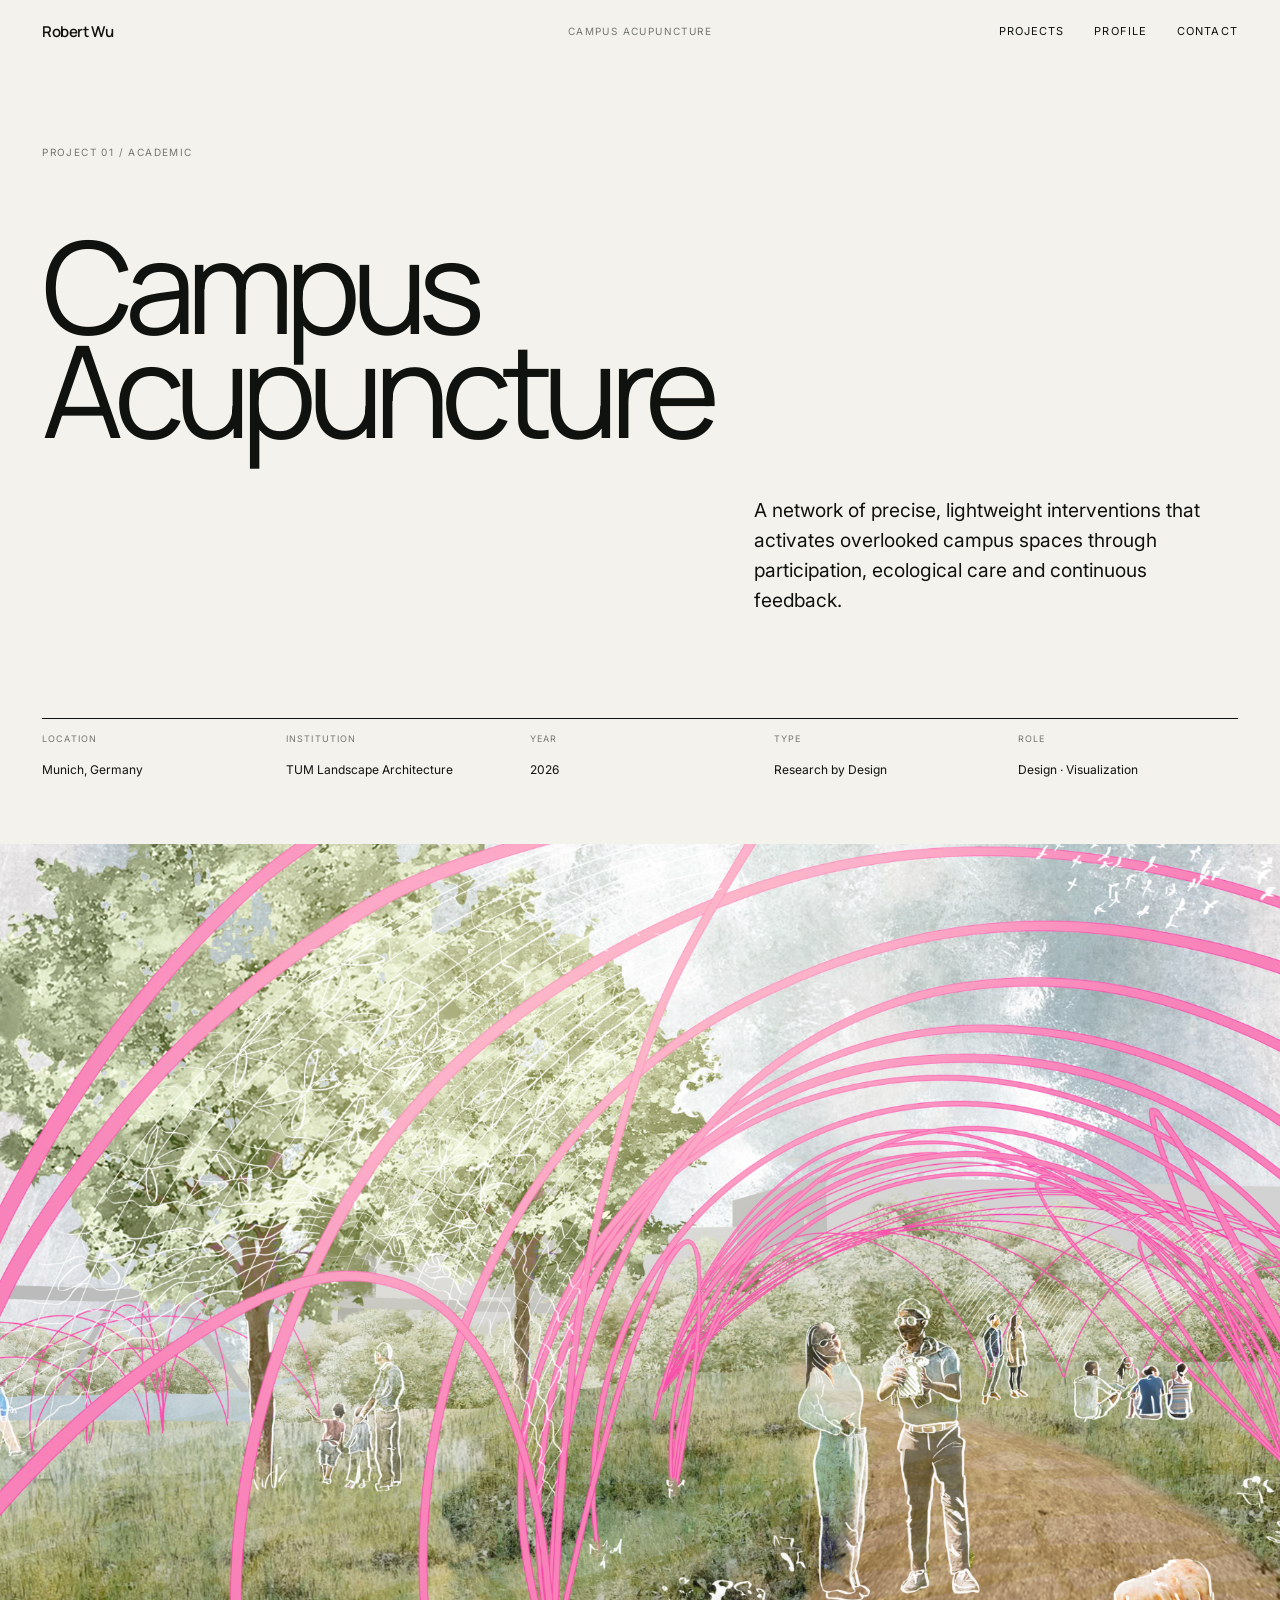
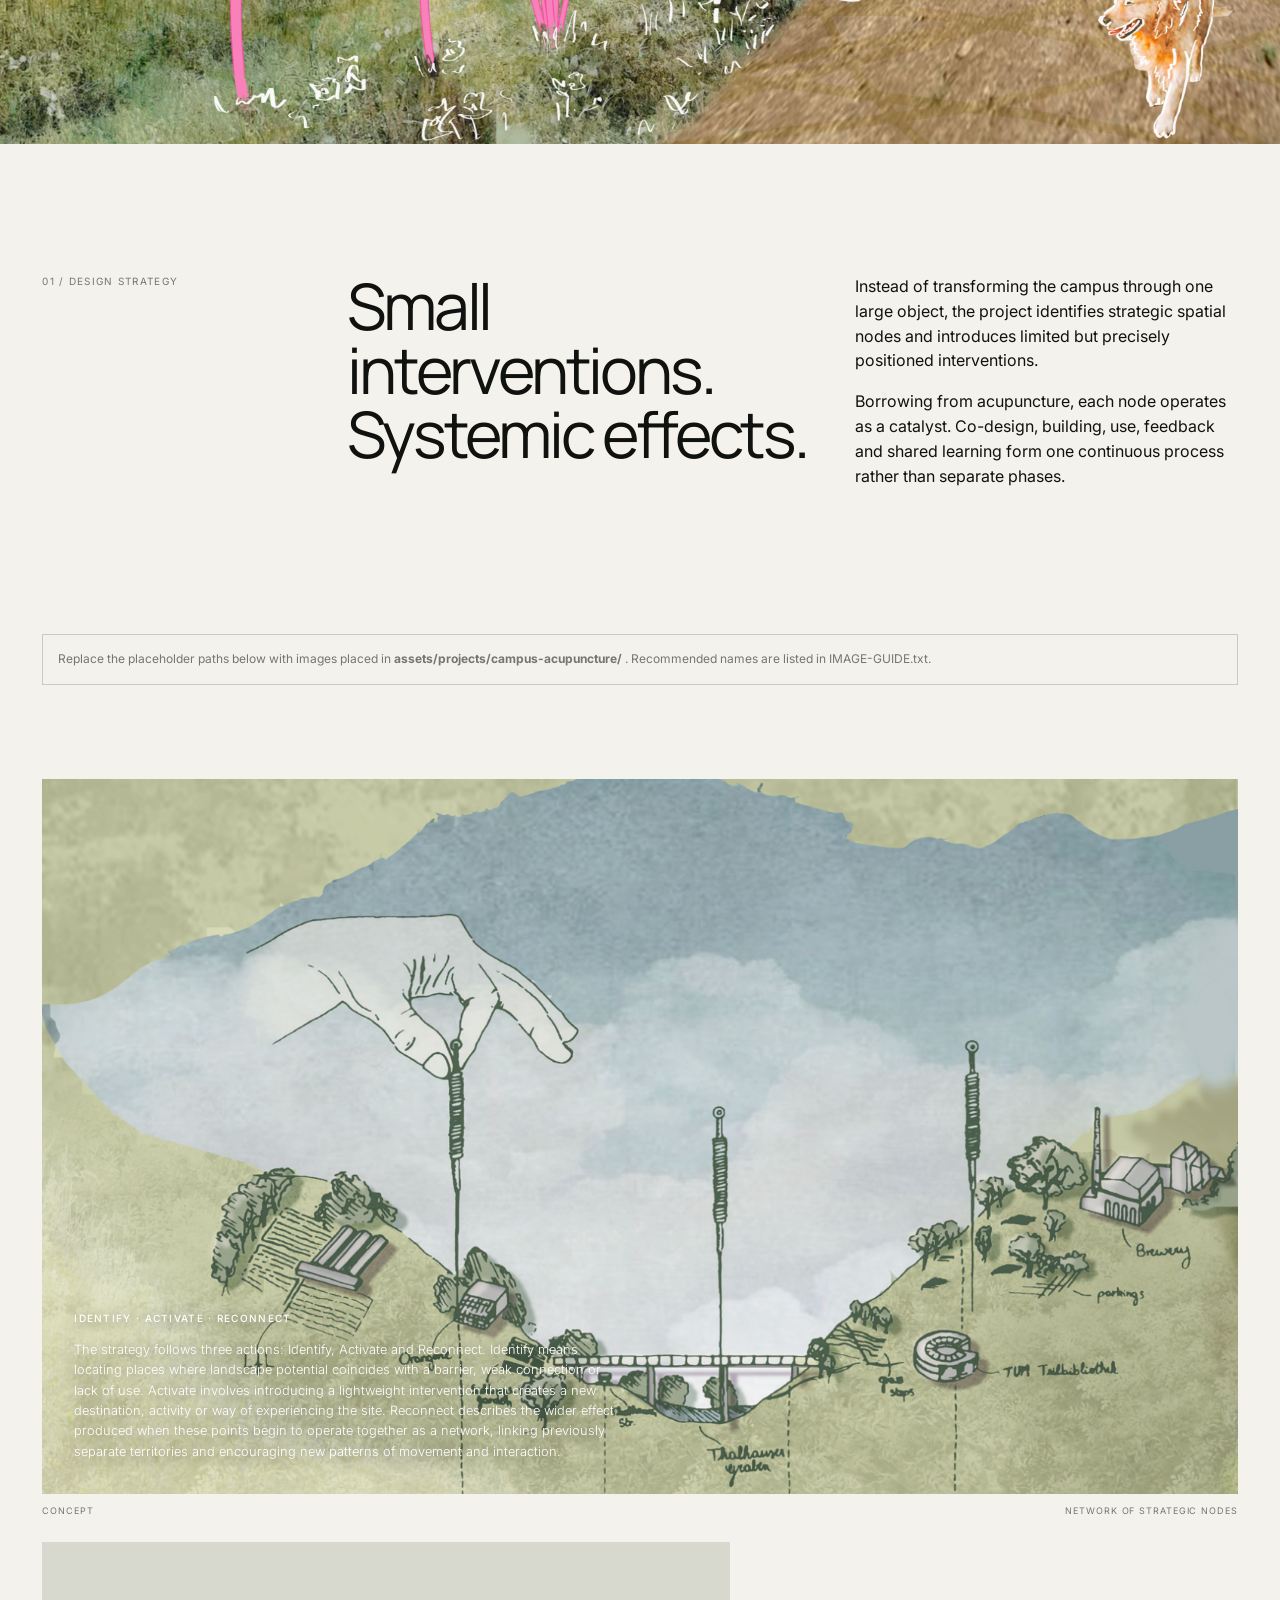
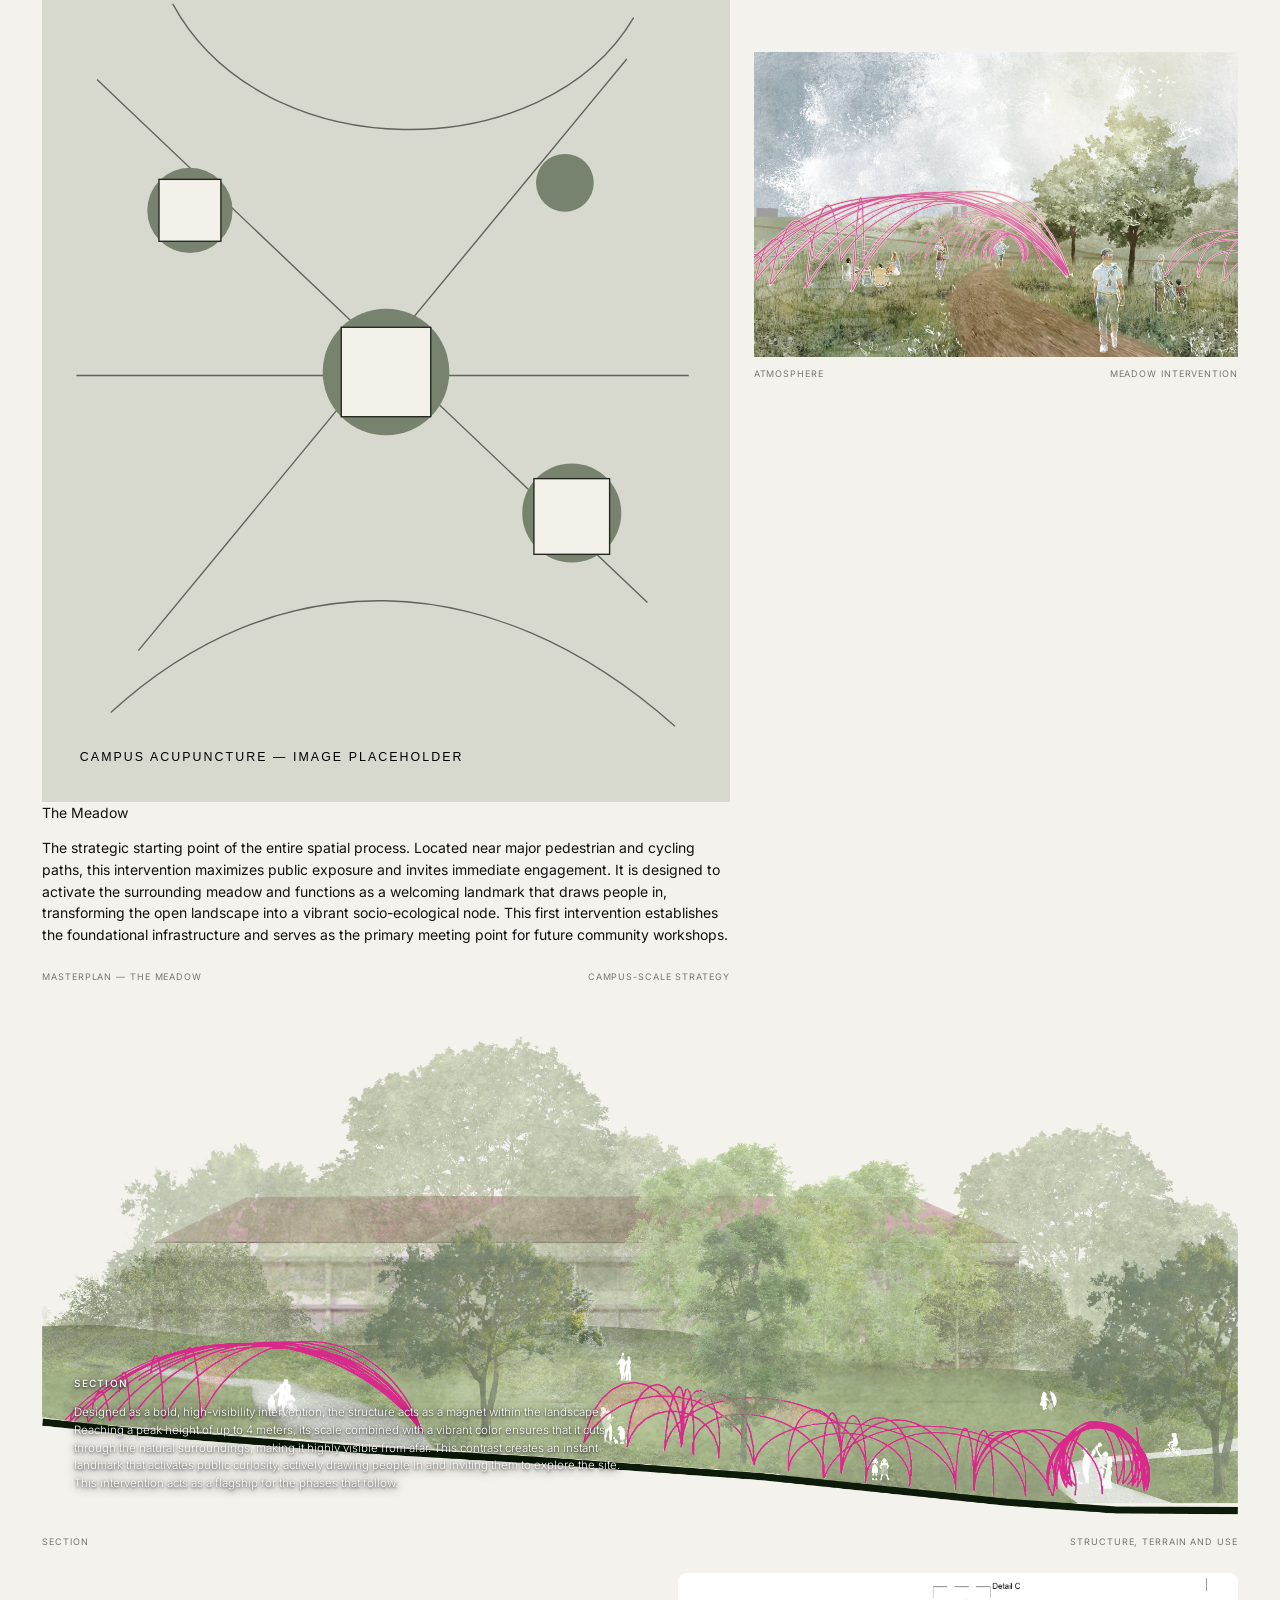
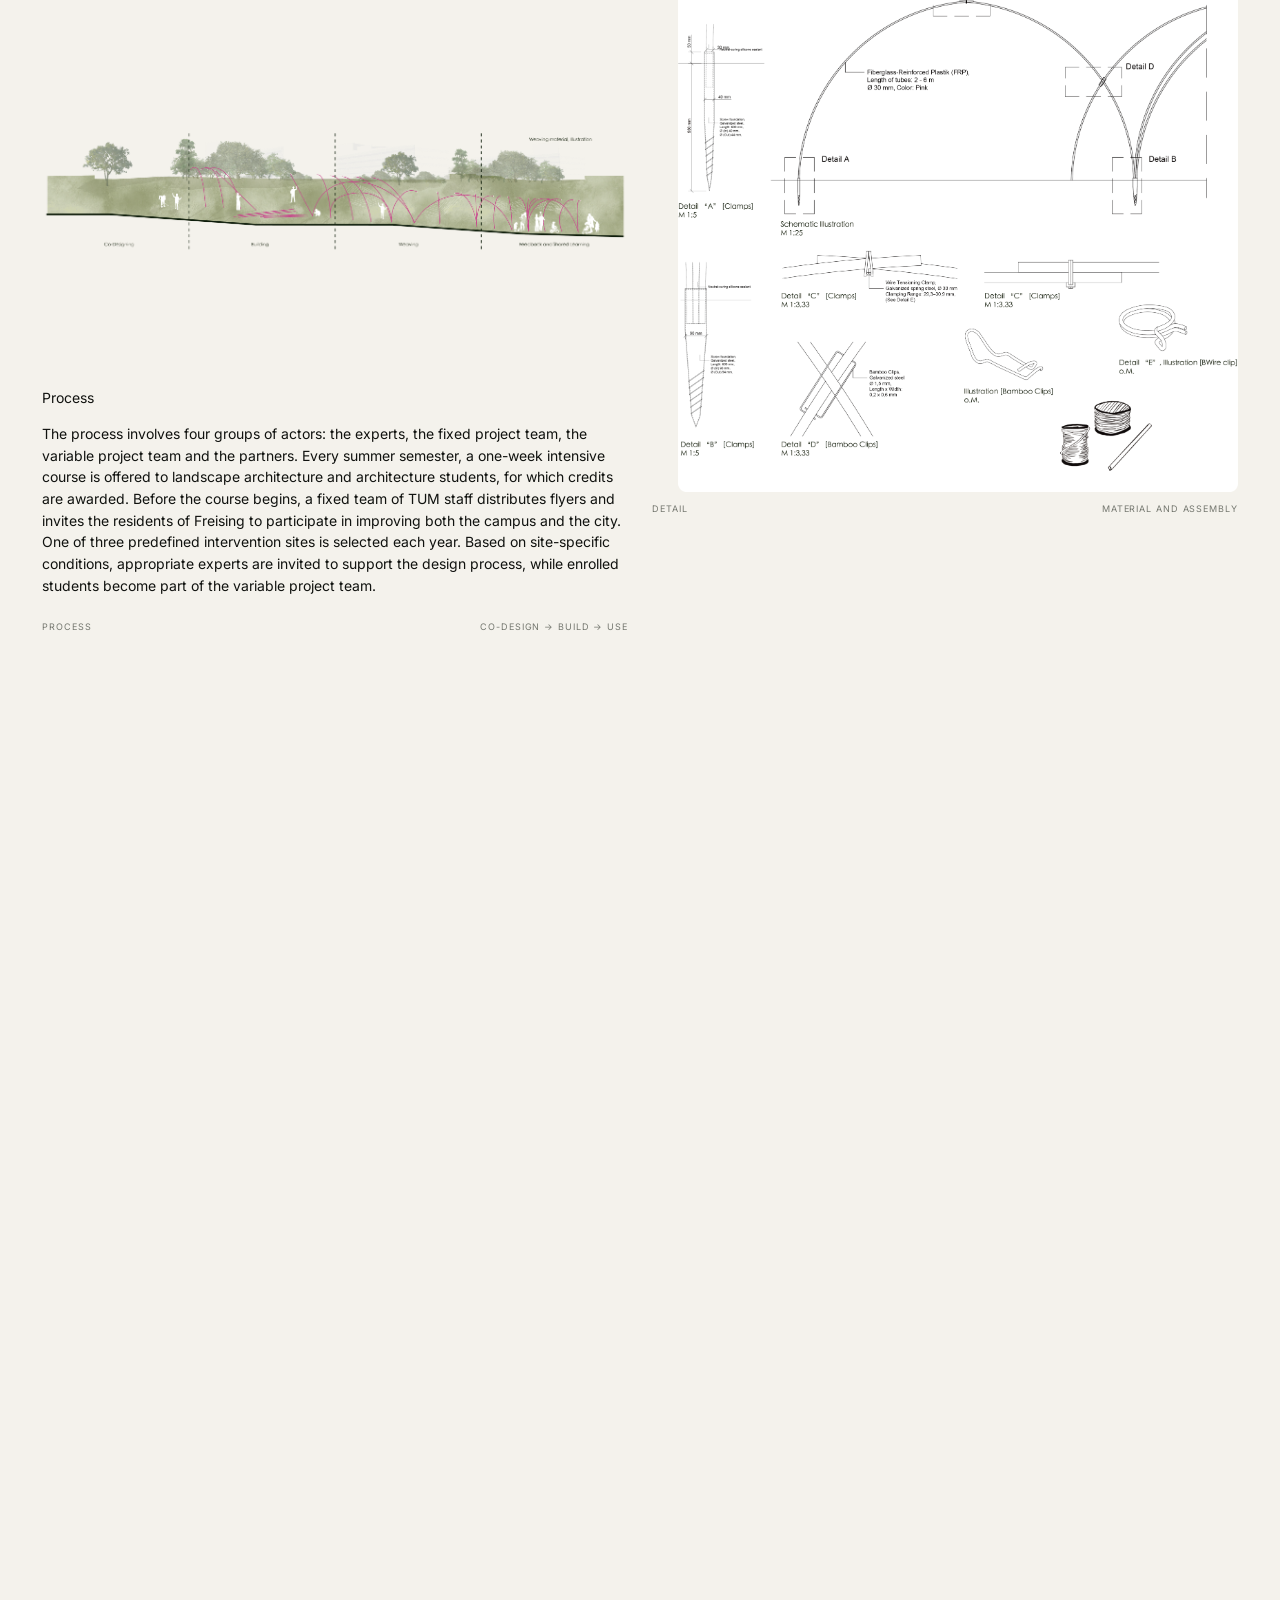
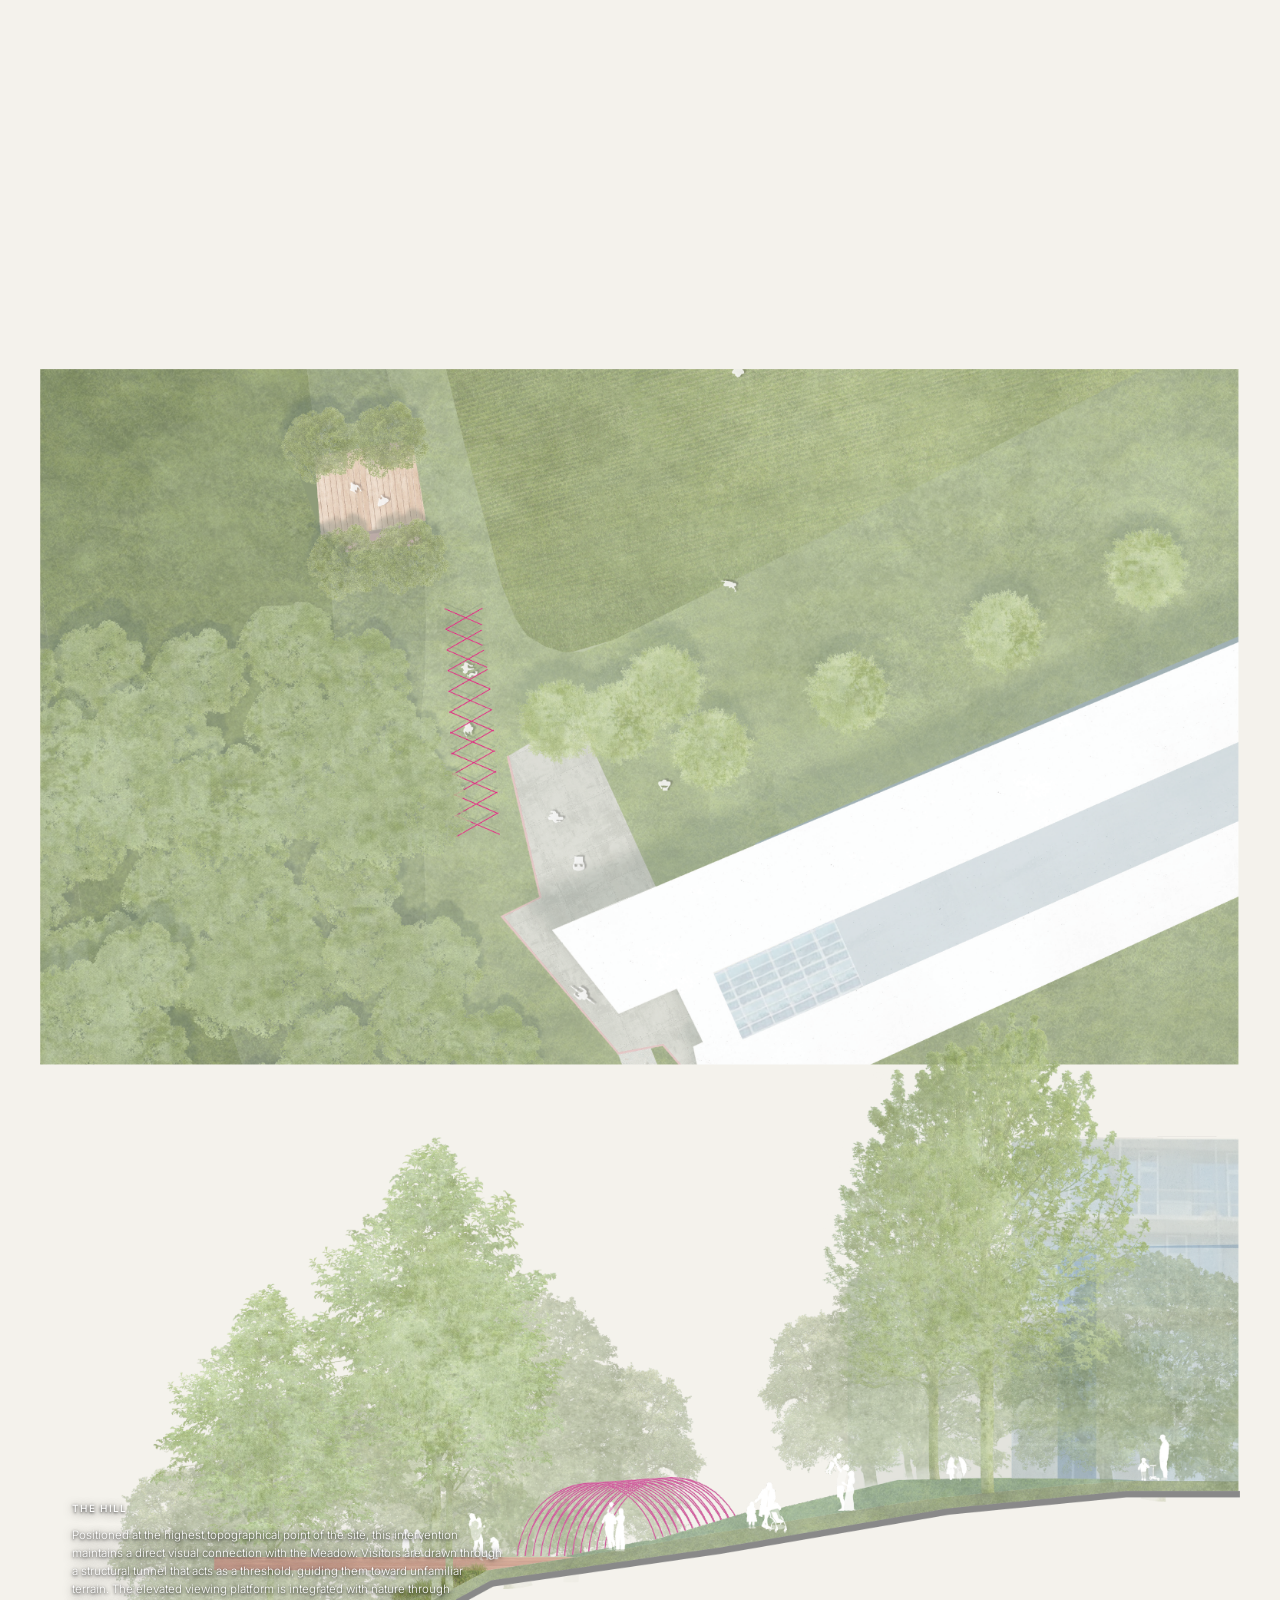
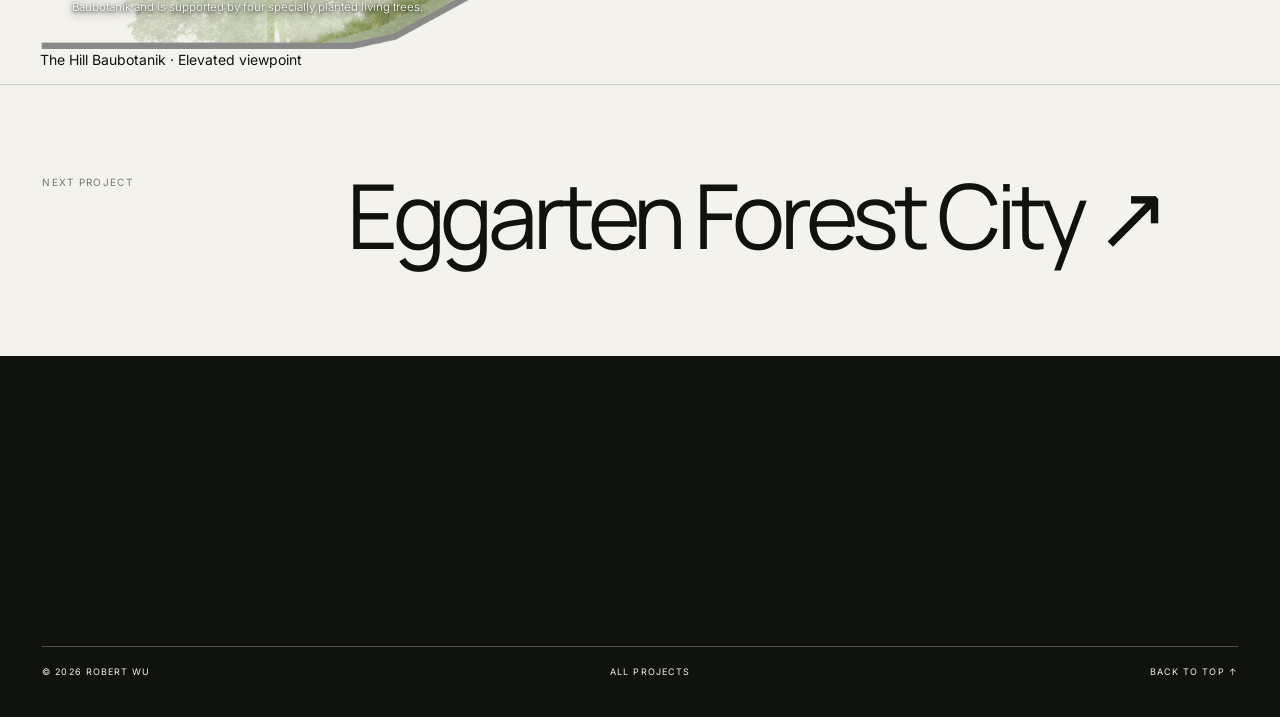
==== project-acupuncture.html @ 4f41a209 "Update project-acupuncture.html" ====
<!doctype html>

<html lang="en">

<head>
  <meta charset="utf-8">

  <meta
    name="viewport"
    content="width=device-width, initial-scale=1"
  >

  <meta
    name="description"
    content="Campus Acupuncture — Landscape architecture project by Robert Wu"
  >

  <title>
    Campus Acupuncture — Robert Wu
  </title>

  <link
    rel="stylesheet"
    href="style.css"
  >
</head>


<body id="top">

  <header class="site-header">

    <a
      class="brand"
      href="index.html"
    >
      Robert Wu
    </a>

    <span class="header-center">
      Campus Acupuncture
    </span>

    <button
      class="menu-toggle"
      aria-expanded="false"
    >
      Menu
    </button>

    <nav class="site-nav">

      <a href="index.html#work">
        Projects
      </a>

      <a href="index.html#profile">
        Profile
      </a>

      <a href="index.html#contact">
        Contact
      </a>

    </nav>

  </header>


  <main>

    <!-- Project introduction -->
    <section class="project-hero shell">

      <div class="project-hero-grid">

        <span class="project-no reveal">
          Project 01 / Academic
        </span>

        <h1 class="reveal">
          Campus
          <br>
          Acupuncture
        </h1>

        <p class="project-lead reveal">
          A network of precise, lightweight interventions that activates
          overlooked campus spaces through participation, ecological care
          and continuous feedback.
        </p>


        <dl class="facts reveal">

          <div>
            <dt>
              Location
            </dt>

            <dd>
              Munich, Germany
            </dd>
          </div>


          <div>
            <dt>
              Institution
            </dt>

            <dd>
              TUM Landscape Architecture
            </dd>
          </div>


          <div>
            <dt>
              Year
            </dt>

            <dd>
              2026
            </dd>
          </div>


          <div>
            <dt>
              Type
            </dt>

            <dd>
              Research by Design
            </dd>
          </div>


          <div>
            <dt>
              Role
            </dt>

            <dd>
              Design · Visualization
            </dd>
          </div>

        </dl>

      </div>

    </section>


    <!-- Cover image -->
    <div class="cover">

      <img
        src="assets/projects/campus-acupuncture/campus_A.png"
        onerror="this.onerror=null; this.src='assets/projects/acupuncture.svg'"
        alt="Campus Acupuncture cover image"
      >

    </div>


    <!-- Design strategy -->
    <section class="story shell">

      <span class="story-kicker reveal">
        01 / Design Strategy
      </span>

      <h2 class="reveal">
        Small interventions.
        Systemic effects.
      </h2>

      <div class="story-copy reveal">

        <p>
          Instead of transforming the campus through one large object,
          the project identifies strategic spatial nodes and introduces
          limited but precisely positioned interventions.
        </p>

        <p>
          Borrowing from acupuncture, each node operates as a catalyst.
          Co-design, building, use, feedback and shared learning form one
          continuous process rather than separate phases.
        </p>

      </div>

    </section>


    <!-- Project gallery -->
    <section class="gallery shell">

      <p class="image-help full">
        Replace the placeholder paths below with images placed in
        <strong>
          assets/projects/campus-acupuncture/
        </strong>.
        Recommended names are listed in IMAGE-GUIDE.txt.
      </p>


      <!-- Concept diagram -->
     <figure class="full reveal concept-figure">

  <div class="concept-image">

    <img
      src="assets/projects/campus-acupuncture/concept .png"
      onerror="this.onerror=null; this.src='assets/projects/acupuncture.svg'"
      alt="Campus Acupuncture concept diagram"
    >

    <div class="concept-overlay">

      <span class="concept-title">
        Identify · Activate · Reconnect
      </span>

      <p class="concept-description">
        The strategy follows three actions: Identify, Activate and Reconnect.
        Identify means locating places where landscape potential coincides
        with a barrier, weak connection or lack of use. Activate involves
        introducing a lightweight intervention that creates a new destination,
        activity or way of experiencing the site. Reconnect describes the wider
        effect produced when these points begin to operate together as a network,
        linking previously separate territories and encouraging new patterns of
        movement and interaction.
      </p>

    </div>

  </div>


  <figcaption>

    <span>
      Concept
    </span>

    <span>
      Network of strategic nodes
    </span>

  </figcaption>

</figure>


      <!-- Masterplan -->
     <figure class="left reveal meadow-figure">

  <div class="meadow-image">

    <img
      src="assets/projects/campus-acupuncture/plan1.png"
      onerror="this.onerror=null; this.src='assets/projects/acupuncture.svg'"
      alt="Masterplan of the Meadow intervention"
    >

    <div class="meadow-overlay">

      <span class="meadow-title">
        The Meadow
      </span>

      <p class="meadow-description">
        The strategic starting point of the entire spatial process.
        Located near major pedestrian and cycling paths, this intervention
        maximizes public exposure and invites immediate engagement.
        It is designed to activate the surrounding meadow and functions
        as a welcoming landmark that draws people in, transforming the
        open landscape into a vibrant socio-ecological node. This first
        intervention establishes the foundational infrastructure and
        serves as the primary meeting point for future community workshops.
      </p>

    </div>

  </div>

  <figcaption>

    <span>
      Masterplan — The Meadow
    </span>

    <span>
      Campus-scale strategy
    </span>

  </figcaption>

</figure>

      <!-- Main rendering -->
      <figure class="right reveal">

        <img
          src="assets/projects/campus-acupuncture/att.png"
          onerror="this.onerror=null; this.src='assets/projects/acupuncture.svg'"
          alt="Campus Acupuncture rendering"
        >

        <figcaption>

          <span>
            Atmosphere
          </span>

          <span>
            Meadow intervention
          </span>

        </figcaption>

      </figure>


      <!-- Section -->
     <figure class="full reveal section-figure">

  <div class="section-image">

    <img
      src="assets/projects/campus-acupuncture/sec2.png"
      onerror="this.onerror=null; this.src='assets/projects/acupuncture.svg'"
      alt="Campus Acupuncture section"
    >

    <div class="section-overlay">

      <span class="section-title">
        Section
      </span>

      <p class="section-description">
        Designed as a bold, high-visibility intervention, the structure acts
        as a magnet within the landscape. Reaching a peak height of up to
        4 meters, its scale combined with a vibrant color ensures that it cuts
        through the natural surroundings, making it highly visible from afar.
        This contrast creates an instant landmark that activates public curiosity,
        actively drawing people in and inviting them to explore the site.
        This intervention acts as a flagship for the phases that follow.
      </p>

    </div>

  </div>

  <figcaption>

    <span>
      Section
    </span>

    <span>
      Structure, terrain and use
    </span>

  </figcaption>

</figure>


      <!-- Participation process -->
     <figure class="half-a reveal process-figure">

  <div class="process-image">

    <img
      src="assets/projects/campus-acupuncture/pro.png"
      onerror="this.onerror=null; this.src='assets/projects/acupuncture.svg'"
      alt="Participation process"
    >

    <div class="process-overlay">

      <span class="process-title">
        Process
      </span>

      <p class="process-description">
        The process involves four groups of actors: the experts, the fixed
        project team, the variable project team and the partners. Every
        summer semester, a one-week intensive course is offered to
        landscape architecture and architecture students, for which credits
        are awarded.

        Before the course begins, a fixed team of TUM staff distributes
        flyers and invites the residents of Freising to participate in
        improving both the campus and the city. One of three predefined
        intervention sites is selected each year. Based on site-specific
        conditions, appropriate experts are invited to support the design
        process, while enrolled students become part of the variable
        project team.
      </p>

    </div>

  </div>

  <figcaption>

    <span>
      Process
    </span>

    <span>
      Co-design → Build → Use
    </span>

  </figcaption>

</figure>


      <!-- Detail -->
      <figure class="half-b reveal">

        <img
          src="assets/projects/campus-acupuncture/details.png"
          onerror="this.onerror=null; this.src='assets/projects/acupuncture.svg'"
          alt="Campus Acupuncture detail"
        >

        <figcaption>

          <span>
            Detail
          </span>

          <span>
            Material and assembly
          </span>

        </figcaption>

      </figure>

    </section>
     <!-- Detail -->
     <figure class="half-b reveal brushwood-figure">

  <div class="brushwood-image">

    <img
      src="assets/projects/campus-acupuncture/in2.png"
      onerror="this.onerror=null; this.src='assets/projects/acupuncture.svg'"
      alt="Brushwood intervention"
    >

    <div class="brushwood-overlay">

      <span class="brushwood-title">
        Brushwood
      </span>

      <p class="brushwood-description">
        By placing the structure within the dense, overgrown brushwood,
        the intervention reveals a previously hidden and inaccessible
        landscape. Opening toward the water and framed by the existing
        tree canopy, it creates an intimate atmosphere while introducing
        new viewpoints that invite visitors to experience the site from
        entirely new perspectives.
      </p>

    </div>

  </div>

  <figcaption>

    <span>
      Brushwood
    </span>

    <span>
      Material and assembly
    </span>

  </figcaption>

</figure>

 <!-- Detail -->
     <figure class="half-b reveal hill-figure">

  <div class="hill-image">

    <img
      src="assets/projects/campus-acupuncture/in3.png"
      onerror="this.onerror=null; this.src='assets/projects/acupuncture.svg'"
      alt="Hill intervention with elevated viewing platform"
    >

    <div class="hill-overlay">

      <span class="hill-title">
        The Hill
      </span>

      <p class="hill-description">
        Positioned at the highest topographical point of the site, this
        intervention maintains a direct visual connection with the Meadow.
        Visitors are drawn through a structural tunnel that acts as a threshold,
        guiding them toward unfamiliar terrain. The elevated viewing platform
        is integrated with nature through Baubotanik and is supported by four
        specially planted living trees.
      </p>

    </div>

  </div>

  <figcaption>

    <span>
      The Hill
    </span>

    <span>
      Baubotanik · Elevated viewpoint
    </span>

  </figcaption>

</figure>

   


    <!-- Next project -->
    <section class="next-project shell">

      <span>
        Next project
      </span>

      <a href="project-eggarten.html">
        Eggarten Forest City ↗
      </a>

    </section>

  </main>


  <footer class="contact shell">

    <div class="footer">

      <span>
        ©
        <span data-year></span>
        Robert Wu
      </span>

      <a href="index.html">
        All projects
      </a>

      <a href="#top">
        Back to top ↑
      </a>

    </div>

  </footer>


  <script src="script.js"></script>

</body>

</html>
---- style.css ----
@import url(
  "https://fonts.googleapis.com/css2?family=Inter:wght@300;400;500&family=Manrope:wght@400;500;600&display=swap"
);


/* =========================================================
   ROOT VARIABLES
   ========================================================= */

:root {
  --bg: #f4f2ec;
  --ink: #10120f;
  --muted: #74776f;
  --line: #c9cbc3;
  --accent: #586b51;
  --white: #ffffff;

  --pad: clamp(20px, 3.3vw, 58px);

  --ease: cubic-bezier(0.22, 0.61, 0.36, 1);
}


/* =========================================================
   GLOBAL
   ========================================================= */

* {
  box-sizing: border-box;
}

html {
  scroll-behavior: smooth;
}

body {
  margin: 0;

  background: var(--bg);
  color: var(--ink);

  font-family: Inter, Arial, sans-serif;
  font-size: 14px;
  line-height: 1.55;
}

body.no-scroll {
  overflow: hidden;
}

a {
  color: inherit;
  text-decoration: none;
}

img {
  display: block;
  width: 100%;
  height: auto;
}

button {
  color: inherit;
  font: inherit;
}

.shell {
  padding-right: var(--pad);
  padding-left: var(--pad);
}


/* =========================================================
   HEADER
   ========================================================= */

.site-header {
  position: fixed;
  z-index: 100;
  inset: 0 0 auto;

  display: grid;
  grid-template-columns: 1fr auto 1fr;
  align-items: center;

  padding: 20px var(--pad);

  transition:
    background 0.35s,
    color 0.35s,
    border-color 0.35s;
}

.site-header.scrolled {
  background: rgba(244, 242, 236, 0.92);
  border-bottom: 1px solid rgba(16, 18, 15, 0.1);

  backdrop-filter: blur(14px);
  -webkit-backdrop-filter: blur(14px);
}

.brand {
  font-family: Manrope, sans-serif;
  font-size: 15px;
  font-weight: 600;
  letter-spacing: -0.03em;
}

.header-center {
  color: var(--muted);

  font-size: 10px;
  text-transform: uppercase;
  letter-spacing: 0.14em;
}

.site-nav {
  display: flex;
  justify-self: end;
  gap: 30px;
}

.site-nav a {
  position: relative;

  font-size: 11px;
  text-transform: uppercase;
  letter-spacing: 0.1em;
}

.text-link {
  position: relative;
}

.site-nav a::after,
.text-link::after {
  content: "";

  position: absolute;
  right: 0;
  bottom: -5px;
  left: 0;

  height: 1px;

  background: currentColor;

  transform: scaleX(0);
  transform-origin: right;

  transition: transform 0.4s var(--ease);
}

.site-nav a:hover::after,
.text-link:hover::after {
  transform: scaleX(1);
  transform-origin: left;
}

.menu-toggle {
  display: none;

  padding: 0;

  border: 0;
  background: none;

  font-size: 11px;
  text-transform: uppercase;
  letter-spacing: 0.1em;
}


/* =========================================================
   HOME HERO
   ========================================================= */

.hero {
  display: flex;
  flex-direction: column;

  min-height: 100svh;
  padding-top: 108px;
}

.hero-top {
  display: grid;
  grid-template-columns: repeat(12, 1fr);
  align-items: end;
  flex: 1;
  gap: 24px;

  padding-bottom: 34px;
}

.hero-label {
  grid-column: 1 / 4;
  align-self: start;

  padding-top: 18px;

  color: var(--muted);

  font-size: 10px;
  text-transform: uppercase;
  letter-spacing: 0.13em;
}

.hero h1 {
  grid-column: 1 / 12;

  margin: 0;

  font-family: Manrope, sans-serif;
  font-size: clamp(58px, 10vw, 160px);
  font-weight: 400;
  line-height: 0.82;
  letter-spacing: -0.075em;
}

.hero h1 span {
  display: block;
}

.hero h1 em {
  color: var(--accent);
  font-style: normal;
}

.hero-copy {
  grid-column: 9 / 13;

  max-width: 520px;
  margin: 20px 0 0;

  font-size: clamp(15px, 1.3vw, 20px);
}

.hero-scroll {
  grid-column: 1 / 4;

  font-size: 10px;
  text-transform: uppercase;
  letter-spacing: 0.12em;
}


/* =========================================================
   HOME HERO IMAGE
   ========================================================= */

.hero-media {
  position: relative;

  display: block;

  height: clamp(430px, 56vw, 820px);

  overflow: hidden;

  background: #d9ddd4;
}

.hero-media > img {
  width: 100%;
  height: 100%;

  object-fit: cover;

  transition: transform 1.4s var(--ease);
}

.hero-media:hover > img {
  transform: scale(1.015);
}


/* =========================================================
   HERO IMAGE OVERLAY
   Text block positioned in the lower-left corner
   ========================================================= */

.hero-overlay {

  position: absolute;

  z-index: 2;

  bottom: 2rem;

  left: 2rem;

  width: min(560px, calc(100% - 4rem));

  color: var(--white);

  text-shadow: 0 2px 12px rgba(0, 0, 0, 0.5);

}

.media-tag {
  position: absolute;
  bottom: 16px;
  left: 16px;

  padding: 8px 10px;

  background: rgba(244, 242, 236, 0.92);

  font-size: 9px;
  text-transform: uppercase;
  letter-spacing: 0.11em;
}

/*
  When .media-tag is placed inside .hero-overlay,
  it should no longer use absolute positioning.
*/

.hero-overlay .media-tag {
  position: static;

  display: block;

  margin-bottom: 0.8rem;
  padding: 0;

  color: rgba(255, 255, 255, 0.78);
  background: transparent;

  font-size: 9px;
  line-height: 1.2;
  text-transform: uppercase;
  letter-spacing: 0.12em;
}

.hero-project-description {
  max-width: 520px;
  margin: 0;

  font-size: clamp(12px, 1vw, 15px);
  font-weight: 300;
  line-height: 1.65;
  letter-spacing: 0.01em;
}


/* =========================================================
   SECTION INTRODUCTION
   ========================================================= */

.section-head {
  display: grid;
  grid-template-columns: repeat(12, 1fr);
  gap: 24px;

  padding-top: 150px;
  padding-bottom: 72px;

  border-top: 1px solid var(--line);
}

.kicker {
  grid-column: 1 / 4;

  color: var(--muted);

  font-size: 10px;
  text-transform: uppercase;
  letter-spacing: 0.14em;
}

.section-head h2 {
  grid-column: 5 / 12;

  margin: 0;

  font-family: Manrope, sans-serif;
  font-size: clamp(38px, 5.6vw, 84px);
  font-weight: 400;
  line-height: 0.98;
  letter-spacing: -0.055em;
}

.section-head p {
  grid-column: 9 / 13;

  margin: 28px 0 0;

  color: var(--muted);

  font-size: 15px;
}


/* =========================================================
   PROJECT LIST
   ========================================================= */

.projects {
  padding-bottom: 150px;
}

.project-row {
  display: grid;
  grid-template-columns: repeat(12, 1fr);
  gap: 24px;

  margin-bottom: clamp(85px, 12vw, 190px);
}

.project-card {
  grid-column: 1 / 13;
}

.project-card.half-left {
  grid-column: 1 / 7;
}

.project-card.half-right {
  grid-column: 8 / 13;

  margin-top: clamp(100px, 16vw, 250px);
}

.project-card.narrow-left {
  grid-column: 2 / 7;
}

.project-card.wide-right {
  grid-column: 7 / 13;
}


/* =========================================================
   PROJECT CARD IMAGE
   ========================================================= */

.project-media {
  position: relative;

  display: block;

  overflow: hidden;

  background: #d7d9d2;
}

.project-media img {
  width: 100%;
  height: 100%;

  object-fit: cover;

  transition:
    transform 1s var(--ease),
    filter 0.6s;
}

.project-media:hover img {
  transform: scale(1.022);
}

.ratio-wide {
  aspect-ratio: 16 / 9;
}

.ratio-square {
  aspect-ratio: 1 / 1.12;
}

.ratio-tall {
  aspect-ratio: 4 / 5;
}

.project-index {
  position: absolute;
  z-index: 2;
  top: 15px;
  left: 15px;

  padding: 7px 9px;

  background: rgba(244, 242, 236, 0.92);

  font-size: 9px;
  letter-spacing: 0.12em;
}

.project-hover {
  position: absolute;
  right: 15px;
  bottom: 15px;

  display: grid;
  place-items: center;

  width: 78px;
  height: 78px;

  color: var(--bg);
  background: var(--ink);
  border-radius: 50%;

  opacity: 0;

  font-size: 9px;
  text-transform: uppercase;
  letter-spacing: 0.09em;

  transform: scale(0.8);

  transition: 0.35s var(--ease);
}

.project-media:hover .project-hover {
  opacity: 1;

  transform: scale(1);
}


/* =========================================================
   PROJECT CARD INFORMATION
   ========================================================= */

.project-info {
  display: grid;
  grid-template-columns: 2fr 1fr auto;
  gap: 24px;

  margin-top: 13px;
  padding-top: 15px;

  border-top: 1px solid var(--ink);
}

.project-info h3 {
  margin: 0;

  font-family: Manrope, sans-serif;
  font-size: clamp(24px, 2.8vw, 42px);
  font-weight: 400;
  letter-spacing: -0.045em;
}

.project-info p {
  margin: 4px 0 0;

  color: var(--muted);

  font-size: 11px;
  text-transform: uppercase;
  letter-spacing: 0.08em;
}

.project-info .year {
  color: var(--ink);

  text-align: right;
}


/* =========================================================
   PROFILE
   ========================================================= */

.profile {
  display: grid;
  grid-template-columns: repeat(12, 1fr);
  gap: 24px;

  padding-top: 150px;
  padding-bottom: 150px;

  border-top: 1px solid var(--line);
}

.profile-title {
  grid-column: 1 / 9;

  margin: 0;

  font-family: Manrope, sans-serif;
  font-size: clamp(46px, 7vw, 104px);
  font-weight: 400;
  line-height: 0.94;
  letter-spacing: -0.065em;
}

.profile-text {
  grid-column: 8 / 13;

  margin-top: 55px;

  font-size: clamp(16px, 1.4vw, 20px);
}

.profile-grid {
  grid-column: 1 / 13;

  display: grid;
  grid-template-columns: repeat(4, 1fr);
  gap: 24px;

  margin-top: 110px;
}

.profile-grid article {
  padding-top: 12px;

  border-top: 1px solid var(--ink);
}

.profile-grid h3 {
  color: var(--muted);

  font-size: 10px;
  font-weight: 400;
  text-transform: uppercase;
  letter-spacing: 0.13em;
}

.profile-grid p {
  margin-top: 35px;

  font-size: 13px;
}


/* =========================================================
   CONTACT
   ========================================================= */

.contact {
  padding-top: 140px;
  padding-bottom: 38px;

  color: var(--bg);
  background: var(--ink);
}

.contact-grid {
  display: grid;
  grid-template-columns: repeat(12, 1fr);
  gap: 24px;
}

.contact h2 {
  grid-column: 1 / 11;

  margin: 0;

  font-family: Manrope, sans-serif;
  font-size: clamp(52px, 9vw, 140px);
  font-weight: 400;
  line-height: 0.86;
  letter-spacing: -0.075em;
}

.contact-copy {
  grid-column: 9 / 13;

  margin-top: 65px;
}

.contact-email {
  display: inline-block;

  margin-top: 26px;

  border-bottom: 1px solid;

  font-size: clamp(18px, 2vw, 28px);
}


/* =========================================================
   FOOTER
   ========================================================= */

.footer {
  display: flex;
  justify-content: space-between;
  gap: 20px;

  margin-top: 150px;
  padding-top: 18px;

  border-top: 1px solid rgba(244, 242, 236, 0.3);

  font-size: 9px;
  text-transform: uppercase;
  letter-spacing: 0.12em;
}


/* =========================================================
   REVEAL ANIMATION
   ========================================================= */

.reveal {
  opacity: 0;

  transform: translateY(28px);

  transition:
    opacity 0.9s var(--ease),
    transform 0.9s var(--ease);
}

.reveal.visible {
  opacity: 1;

  transform: none;
}


/* =========================================================
   PROJECT PAGE
   ========================================================= */

.project-hero {
  padding-top: 145px;
}

.project-hero-grid {
  display: grid;
  grid-template-columns: repeat(12, 1fr);
  gap: 24px;
}

.project-hero .project-no {
  grid-column: 1 / 3;

  color: var(--muted);

  font-size: 10px;
  text-transform: uppercase;
  letter-spacing: 0.14em;
}

.project-hero h1 {
  grid-column: 1 / 12;

  margin: 48px 0 30px;

  font-family: Manrope, sans-serif;
  font-size: clamp(60px, 10vw, 154px);
  font-weight: 400;
  line-height: 0.82;
  letter-spacing: -0.075em;
}

.project-lead {
  grid-column: 8 / 13;

  margin: 0 0 65px;

  font-size: clamp(17px, 1.5vw, 22px);
}


/* =========================================================
   PROJECT FACTS
   ========================================================= */

.facts {
  grid-column: 1 / 13;

  display: grid;
  grid-template-columns: repeat(5, 1fr);
  gap: 24px;

  padding: 13px 0 50px;

  border-top: 1px solid var(--ink);
}

.facts dt {
  color: var(--muted);

  font-size: 9px;
  text-transform: uppercase;
  letter-spacing: 0.12em;
}

.facts dd {
  margin: 15px 0 0;

  font-size: 12px;
}


/* =========================================================
   PROJECT COVER
   ========================================================= */

.cover {
  height: min(80vw, 900px);

  overflow: hidden;

  background: #d7d9d2;
}

.cover img {
  width: 100%;
  height: 100%;

  object-fit: cover;
}


/* =========================================================
   PROJECT STORY
   ========================================================= */

.story {
  display: grid;
  grid-template-columns: repeat(12, 1fr);
  gap: 24px;

  padding-top: 130px;
  padding-bottom: 130px;
}

.story-kicker {
  grid-column: 1 / 4;

  color: var(--muted);

  font-size: 10px;
  text-transform: uppercase;
  letter-spacing: 0.13em;
}

.story h2 {
  grid-column: 4 / 9;

  margin: 0;

  font-family: Manrope, sans-serif;
  font-size: clamp(38px, 5vw, 72px);
  font-weight: 400;
  line-height: 1;
  letter-spacing: -0.05em;
}

.story-copy {
  grid-column: 9 / 13;

  font-size: 16px;
}

.story-copy p:first-child {
  margin-top: 0;
}


/* =========================================================
   PROJECT GALLERY
   ========================================================= */

.gallery {
  display: grid;
  grid-template-columns: repeat(12, 1fr);
  gap: 24px;

  padding-bottom: 110px;
}

.gallery figure {
  margin: 0;
}

.gallery img {
  min-height: 240px;

  background: transparent;
  
  object-fit: cover;
}

.gallery .full {
  grid-column: 1 / 13;
}

.gallery .left {
  grid-column: 1 / 8;
}

.gallery .right {
  grid-column: 8 / 13;

  margin-top: 110px;
}

.gallery .half-a {
  grid-column: 1 / 7;
}

.gallery .half-b {
  grid-column: 7 / 13;
}

.gallery figcaption {
  display: flex;
  justify-content: space-between;
  gap: 20px;

  padding-top: 10px;

  color: var(--muted);

  font-size: 9px;
  text-transform: uppercase;
  letter-spacing: 0.1em;
}
/* =========================================================
   SECTION IMAGE OVERLAY
   ========================================================= */

.section-image {
  position: relative;
  overflow: hidden;
}

.section-image img {
  display: block;
  width: 100%;
  height: auto;
}

.section-overlay {
  position: absolute;
  z-index: 2;
  bottom: 2rem;
  left: 2rem;

  width: min(560px, calc(100% - 4rem));

  color: var(--white);

  text-shadow:
    0 2px 10px rgba(0, 0, 0, 0.7),
    0 1px 3px rgba(0, 0, 0, 0.8);
}

.section-title {
  display: block;
  margin-bottom: 0.75rem;

  font-size: 10px;
  font-weight: 500;
  text-transform: uppercase;
  letter-spacing: 0.13em;
}

.section-description {
  margin: 0;

  font-size: clamp(11px, 0.9vw, 14px);
  font-weight: 300;
  line-height: 1.55;
}
/* Concept image with text overlay */

.concept-image {
  position: relative;
  overflow: hidden;
}

.concept-image img {
  display: block;
  width: 100%;
  height: auto;
}

.concept-overlay {
  position: absolute;
  z-index: 2;
  bottom: 2rem;
  left: 2rem;

  width: min(540px, calc(100% - 4rem));

  color: var(--white);
  text-shadow: 0 2px 14px rgba(0, 0, 0, 0.65);
}

.concept-title {
  display: block;

  margin-bottom: 0.8rem;

  font-size: 10px;
  font-weight: 500;
  text-transform: uppercase;
  letter-spacing: 0.13em;
}

.concept-description {
  margin: 0;

  font-size: clamp(12px, 1vw, 15px);
  font-weight: 300;
  line-height: 1.6;
}
/* =========================================================
   HILL IMAGE OVERLAY
   ========================================================= */

.hill-image {
  position: relative;
  overflow: hidden;
}

.hill-image img {
  display: block;
  width: 100%;
  height: auto;
}

.hill-overlay {
  position: absolute;
  z-index: 2;
  bottom: 2rem;
  left: 2rem;

  width: min(430px, calc(100% - 4rem));

  color: var(--white);

  text-shadow:
    0 2px 10px rgba(0, 0, 0, 0.7),
    0 1px 3px rgba(0, 0, 0, 0.8);
}

.hill-title {
  display: block;

  margin-bottom: 0.7rem;

  font-size: 10px;
  font-weight: 500;
  text-transform: uppercase;
  letter-spacing: 0.13em;
}

.hill-description {
  margin: 0;

  font-size: clamp(11px, 0.9vw, 13px);
  font-weight: 300;
  line-height: 1.55;
}
/* =========================================================
   BRUSHWOOD IMAGE OVERLAY
   ========================================================= */

.brushwood-image {
  position: relative;
  overflow: hidden;
}

.brushwood-image img {
  display: block;
  width: 100%;
  height: auto;
}

.brushwood-overlay {
  position: absolute;
  left: 2rem;
  bottom: 2rem;
  z-index: 2;

  width: min(430px, calc(100% - 4rem));

  color: var(--white);

  text-shadow:
    0 2px 10px rgba(0,0,0,.7),
    0 1px 3px rgba(0,0,0,.8);
}

.brushwood-title {
  display: block;

  margin-bottom: .7rem;

  font-size: 10px;
  font-weight: 500;
  text-transform: uppercase;
  letter-spacing: .13em;
}

.brushwood-description {
  margin: 0;

  font-size: clamp(11px, .9vw, 13px);
  font-weight: 300;
  line-height: 1.55;
}


/* =========================================================
   NEXT PROJECT
   ========================================================= */

.next-project {
  display: grid;
  grid-template-columns: repeat(12, 1fr);
  gap: 24px;

  padding-top: 90px;
  padding-bottom: 100px;

  border-top: 1px solid var(--line);
}

.next-project span {
  grid-column: 1 / 4;

  color: var(--muted);

  font-size: 10px;
  text-transform: uppercase;
  letter-spacing: 0.13em;
}

.next-project a {
  grid-column: 4 / 13;

  font-family: Manrope, sans-serif;
  font-size: clamp(45px, 7vw, 100px);
  line-height: 0.9;
  letter-spacing: -0.06em;
}


/* =========================================================
   IMAGE GUIDE MESSAGE
   ========================================================= */

.image-help {
  margin: 0 0 70px;
  padding: 15px;

  border: 1px solid var(--line);

  color: var(--muted);

  font-size: 12px;
}


/* =========================================================
   TABLET AND MOBILE
   ========================================================= */

@media (max-width: 800px) {

  /* Header */

  .site-header {
    grid-template-columns: 1fr auto;
  }

  .header-center {
    display: none;
  }

  .menu-toggle {
    display: block;
    justify-self: end;
  }

  .site-nav {
    position: fixed;
    inset: 57px 0 auto;

    display: none;
    flex-direction: column;

    padding: 25px var(--pad) 32px;

    background: var(--bg);
    border-bottom: 1px solid var(--line);
  }

  .site-nav.open {
    display: flex;
  }


  /* Home hero */

  .hero {
    padding-top: 88px;
  }

  .hero-top {
    grid-template-columns: repeat(6, 1fr);
    gap: 14px;
  }

  .hero-label,
  .hero h1,
  .hero-copy,
  .hero-scroll {
    grid-column: 1 / 7;
  }

  .hero h1 {
    margin-top: 55px;
  }

  .hero-copy {
    margin-top: 30px;
  }

  .hero-scroll {
    margin-top: 30px;
  }

  .hero-media {
    height: 62svh;
  }


  /* Hero overlay */

  .hero-overlay {
    bottom: 1rem;
    left: 1rem;

    width: calc(100% - 2rem);
    padding: 1rem;
  }

  .hero-project-description {
    font-size: 12px;
    line-height: 1.5;
  }


  /* Shared mobile grids */

  .section-head,
  .project-row,
  .profile,
  .contact-grid,
  .project-hero-grid,
  .story,
  .gallery,
  .next-project {
    grid-template-columns: repeat(6, 1fr);
    gap: 14px;
  }


  /* Section introduction */

  .kicker,
  .section-head h2,
  .section-head p {
    grid-column: 1 / 7;
  }

  .section-head p {
    margin-top: 24px;
  }


  /* Project cards */

  .project-card,
  .project-card.half-left,
  .project-card.half-right,
  .project-card.narrow-left,
  .project-card.wide-right {
    grid-column: 1 / 7;

    margin-top: 0;
  }

  .project-info {
    grid-template-columns: 1fr auto;
  }

  .project-info p {
    grid-column: 1 / 3;
  }

  .project-info .year {
    grid-row: 1;
    grid-column: 2;
  }

  .project-hover {
    display: none;
  }


  /* Profile */

  .profile-title,
  .profile-text,
  .profile-grid {
    grid-column: 1 / 7;
  }

  .profile-text {
    margin-top: 30px;
  }

  .profile-grid {
    grid-template-columns: 1fr 1fr;

    margin-top: 70px;
  }


  /* Contact */

  .contact h2,
  .contact-copy {
    grid-column: 1 / 7;
  }


  /* Footer */

  .footer {
    flex-wrap: wrap;
  }


  /* Project page */

  .project-hero .project-no,
  .project-hero h1,
  .project-lead,
  .facts {
    grid-column: 1 / 7;
  }

  .facts {
    grid-template-columns: 1fr 1fr;
  }

  .cover {
    height: 72svh;
  }


  /* Project story */

  .story-kicker,
  .story h2,
  .story-copy {
    grid-column: 1 / 7;
  }

  .story h2 {
    margin-top: 30px;
  }

  .story-copy {
    margin-top: 30px;
  }


  /* Project gallery */

  .gallery .full,
  .gallery .left,
  .gallery .right,
  .gallery .half-a,
  .gallery .half-b {
    grid-column: 1 / 7;

    margin-top: 0;
  }


  /* Next project */

  .next-project span,
  .next-project a {
    grid-column: 1 / 7;
  }

  .next-project a {
    margin-top: 35px;
  }
}


/* =========================================================
   SMALL MOBILE
   ========================================================= */

@media (max-width: 520px) {

  .hero-overlay {
    padding: 0.9rem;
  }

  .hero-overlay .media-tag {
    margin-bottom: 0.55rem;

    font-size: 8px;
  }

  .hero-project-description {
    display: -webkit-box;
    overflow: hidden;

    font-size: 11px;
    line-height: 1.45;

    -webkit-box-orient: vertical;
    -webkit-line-clamp: 5;
  }

  .profile-grid {
    grid-template-columns: 1fr;
  }
}


/* =========================================================
   REDUCED MOTION
   ========================================================= */

@media (prefers-reduced-motion: reduce) {

  * {
    scroll-behavior: auto !important;
  }

  .reveal {
    opacity: 1;

    transform: none;

    transition: none;
  }

  .project-media img,
  .hero-media img {
    transition: none;
  }
}
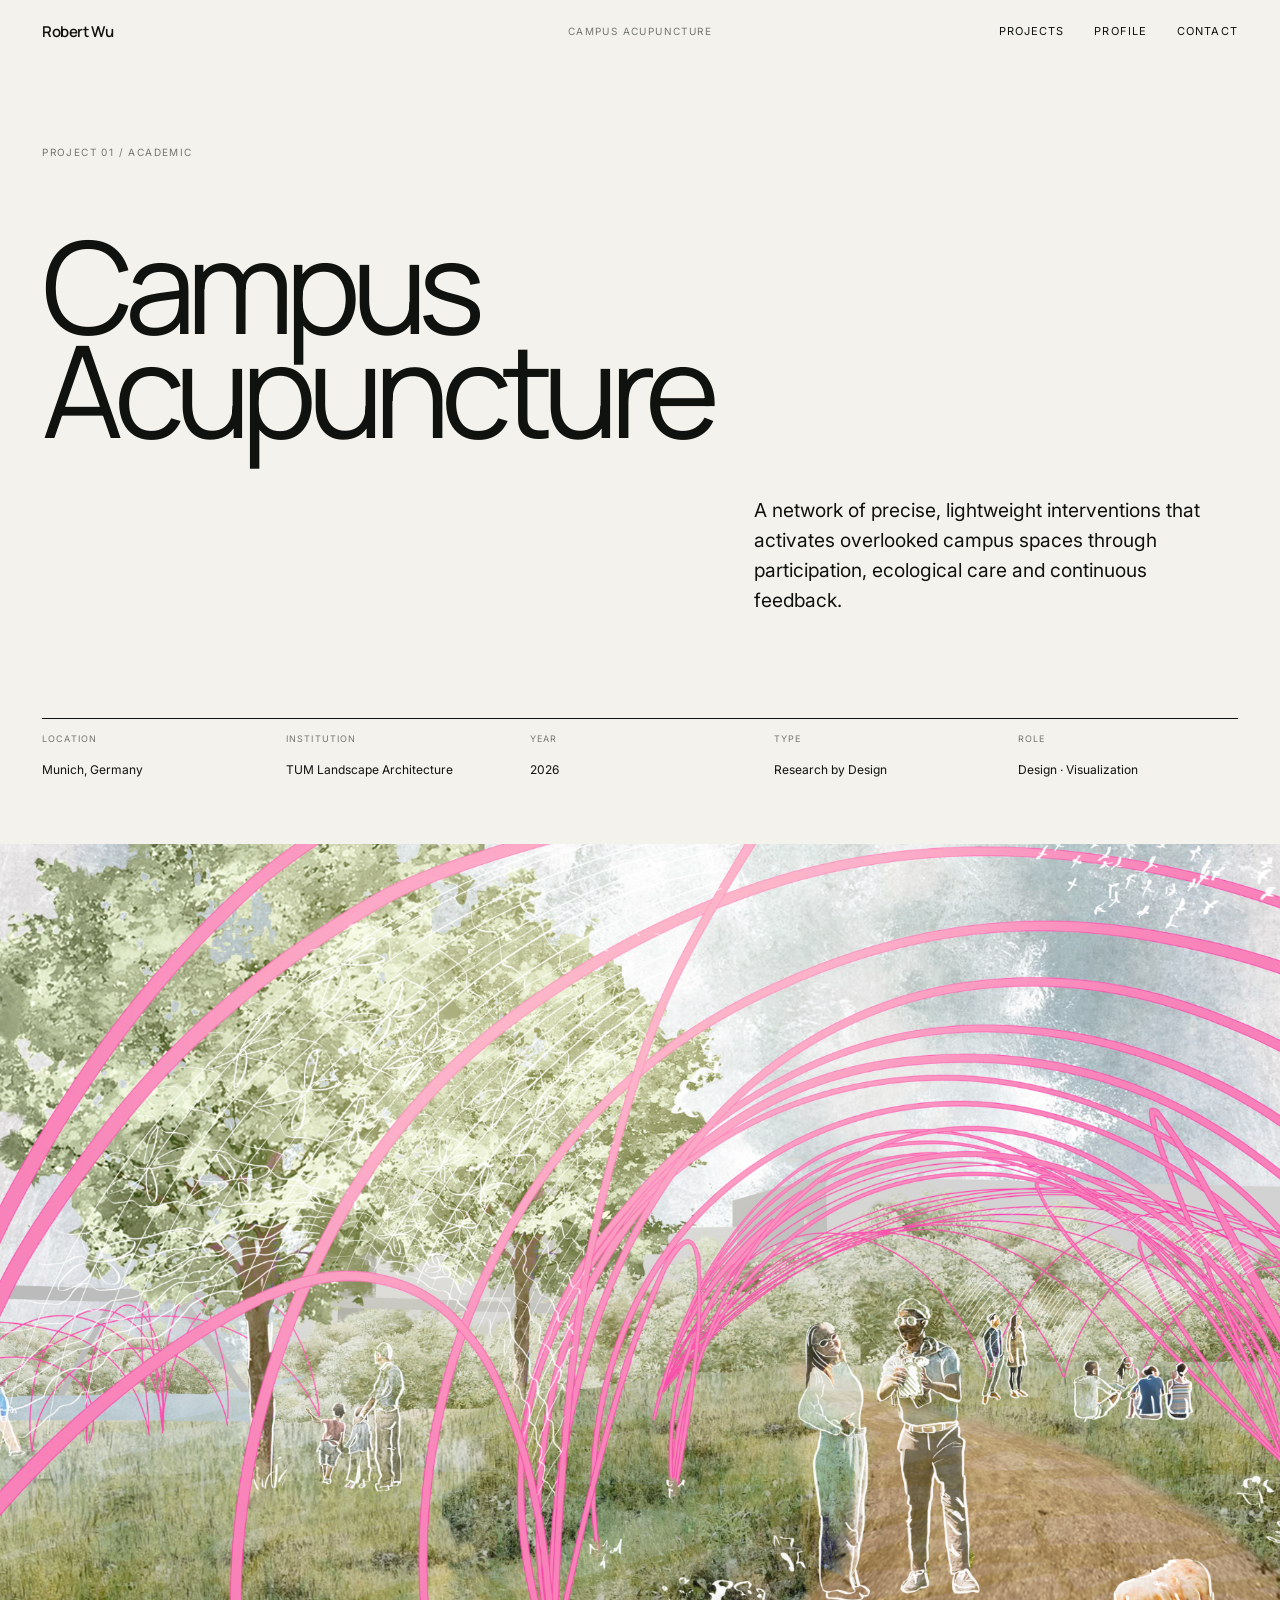
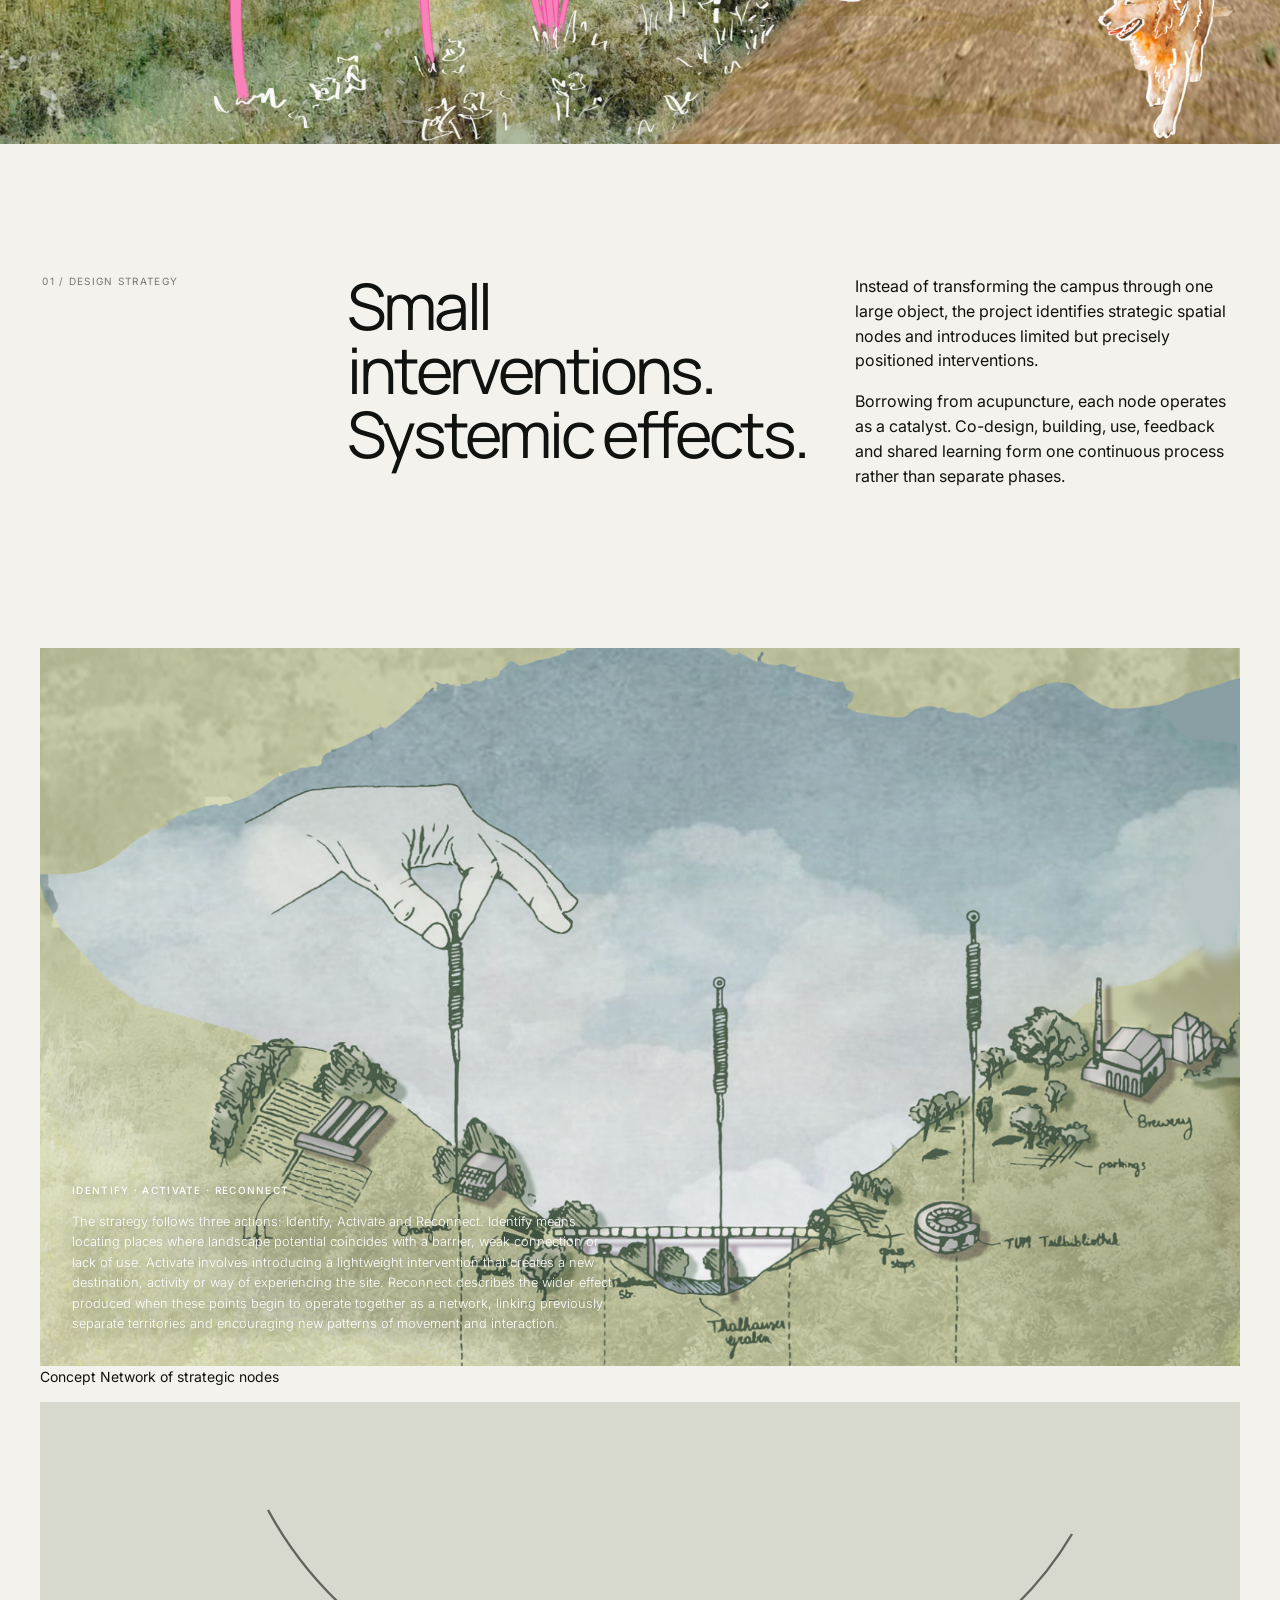
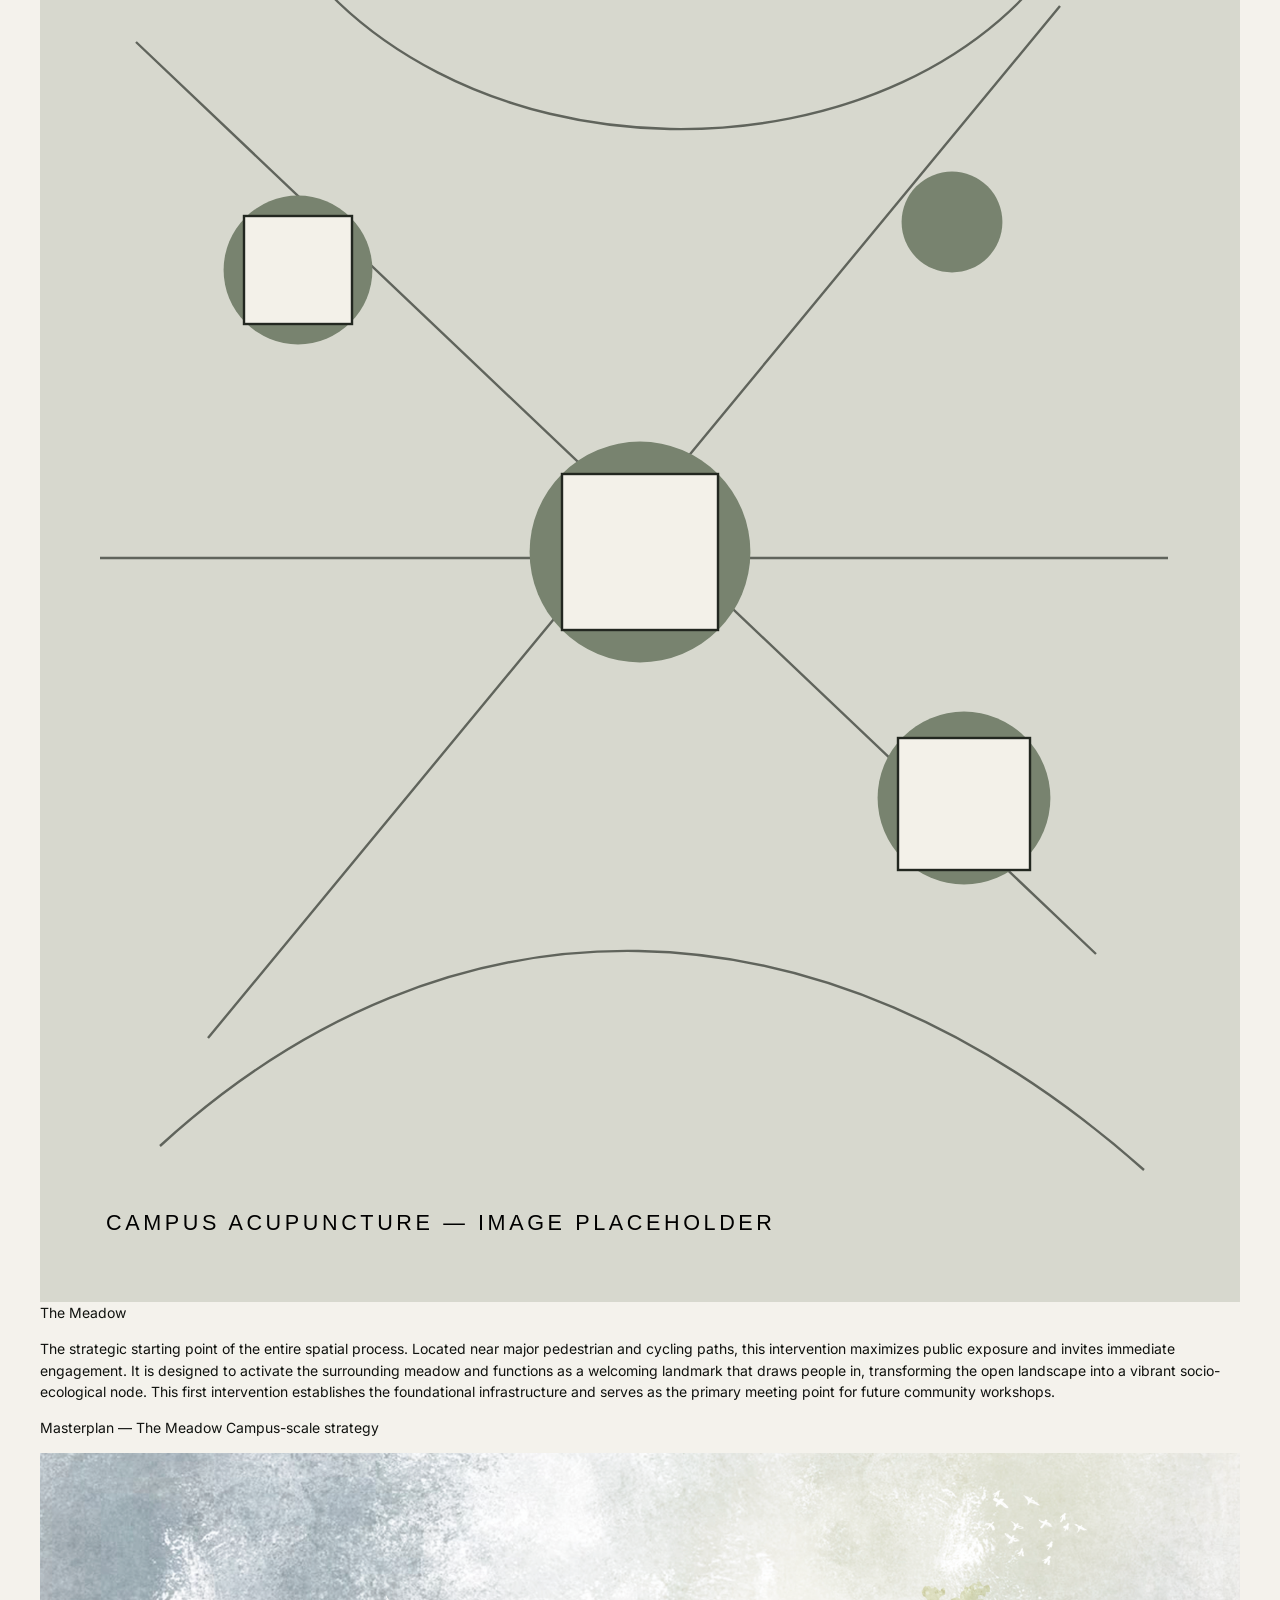
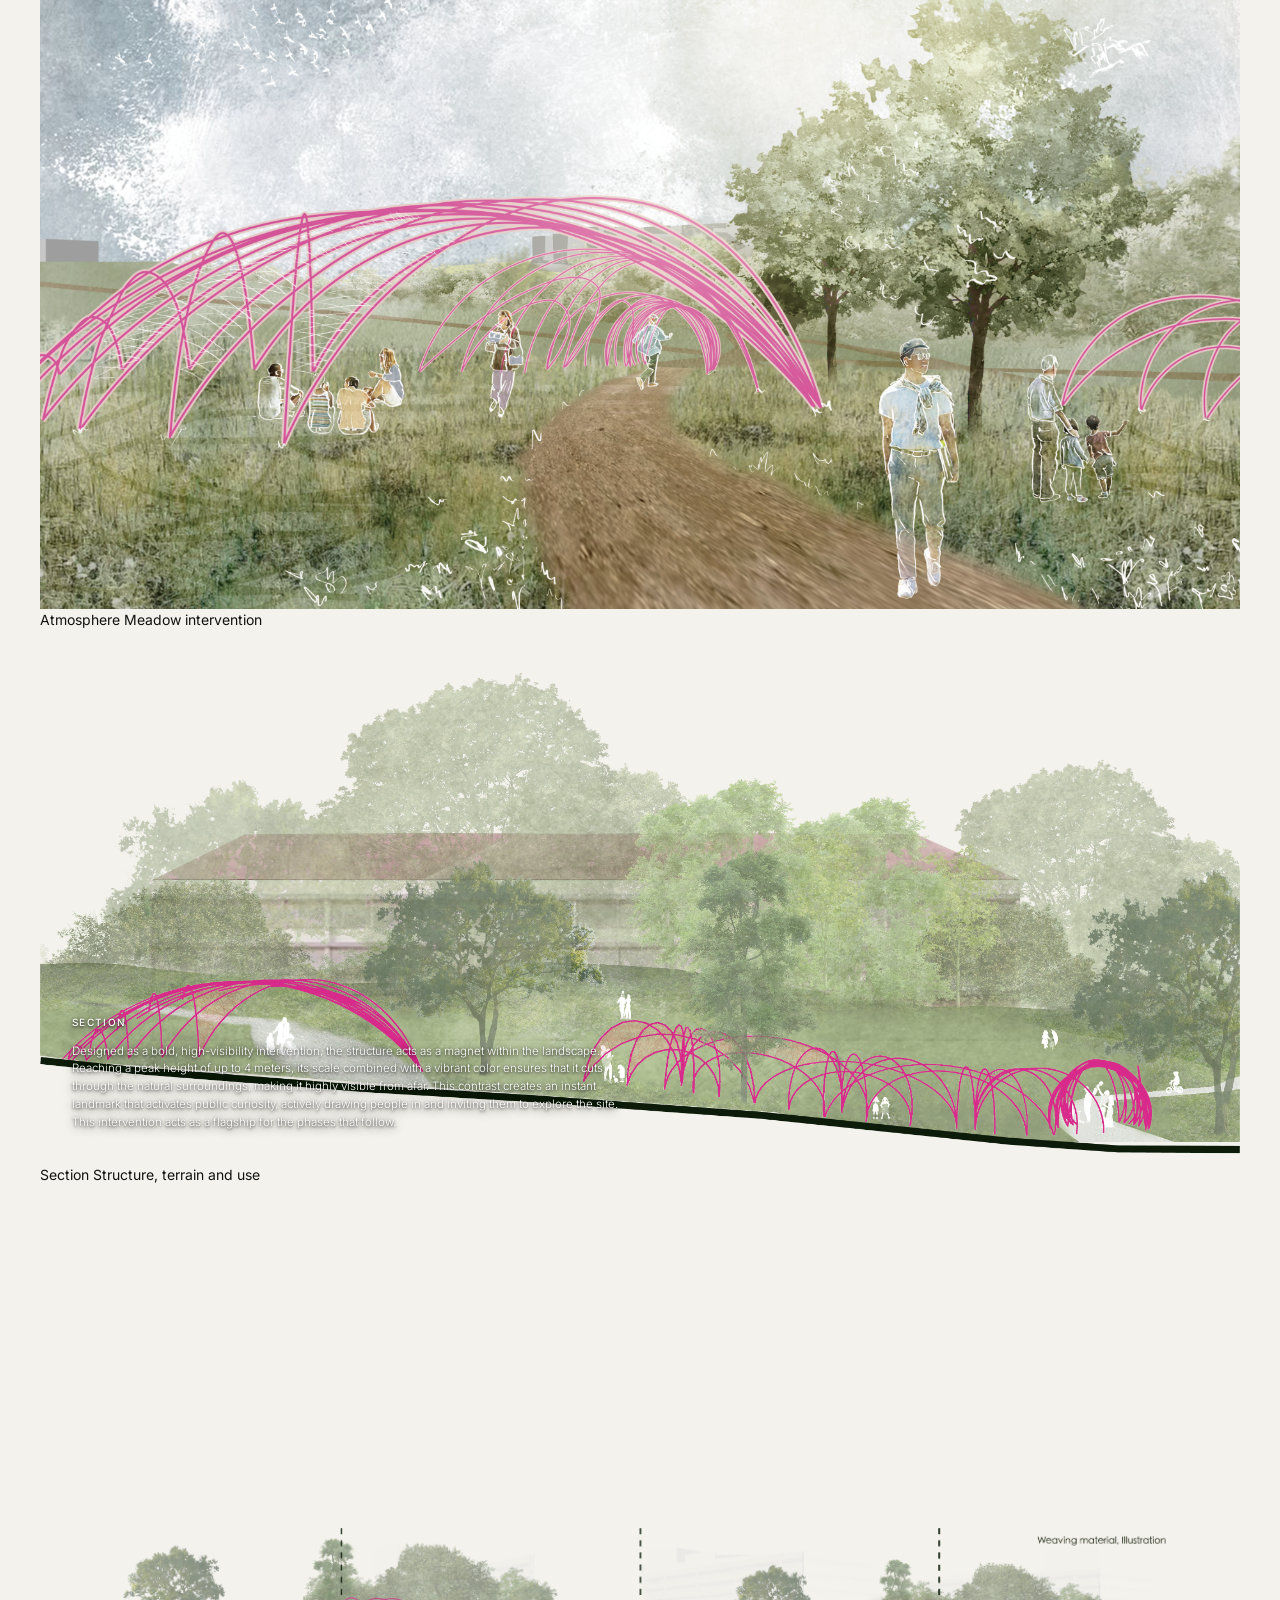
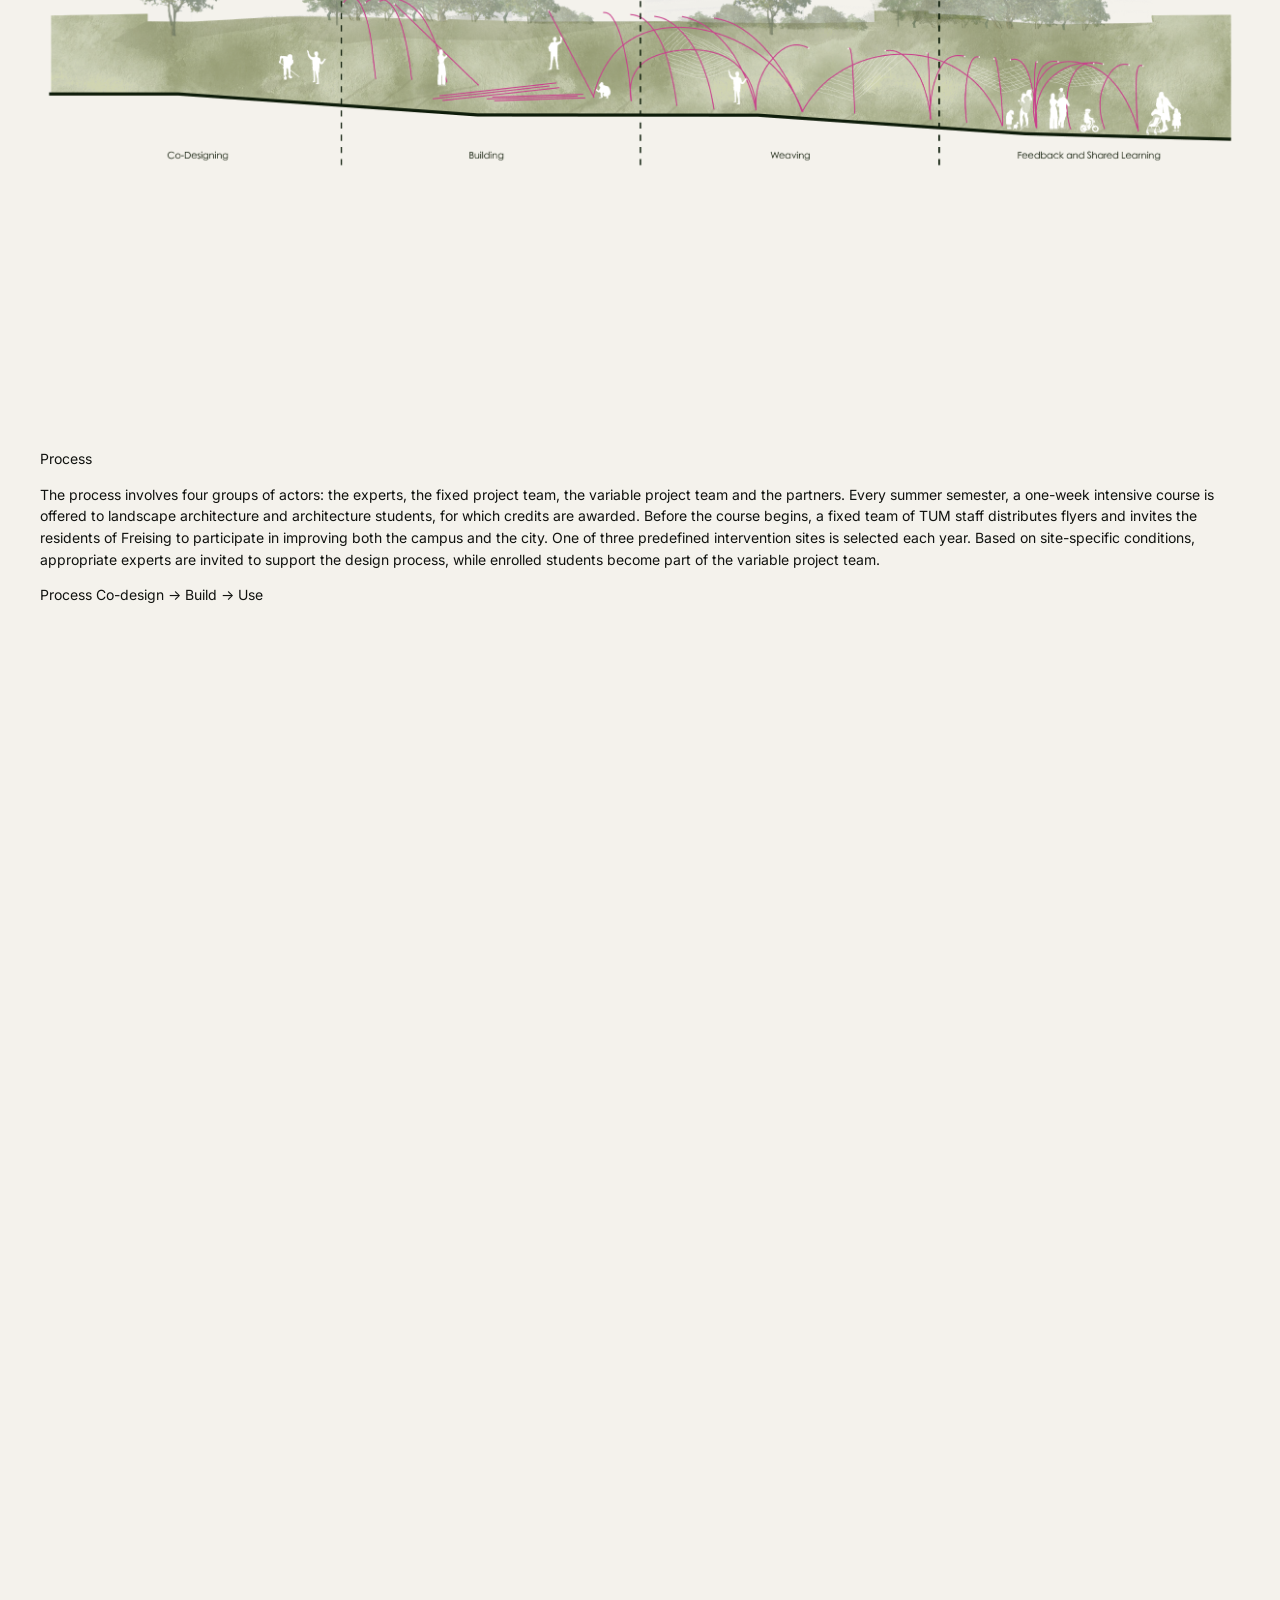
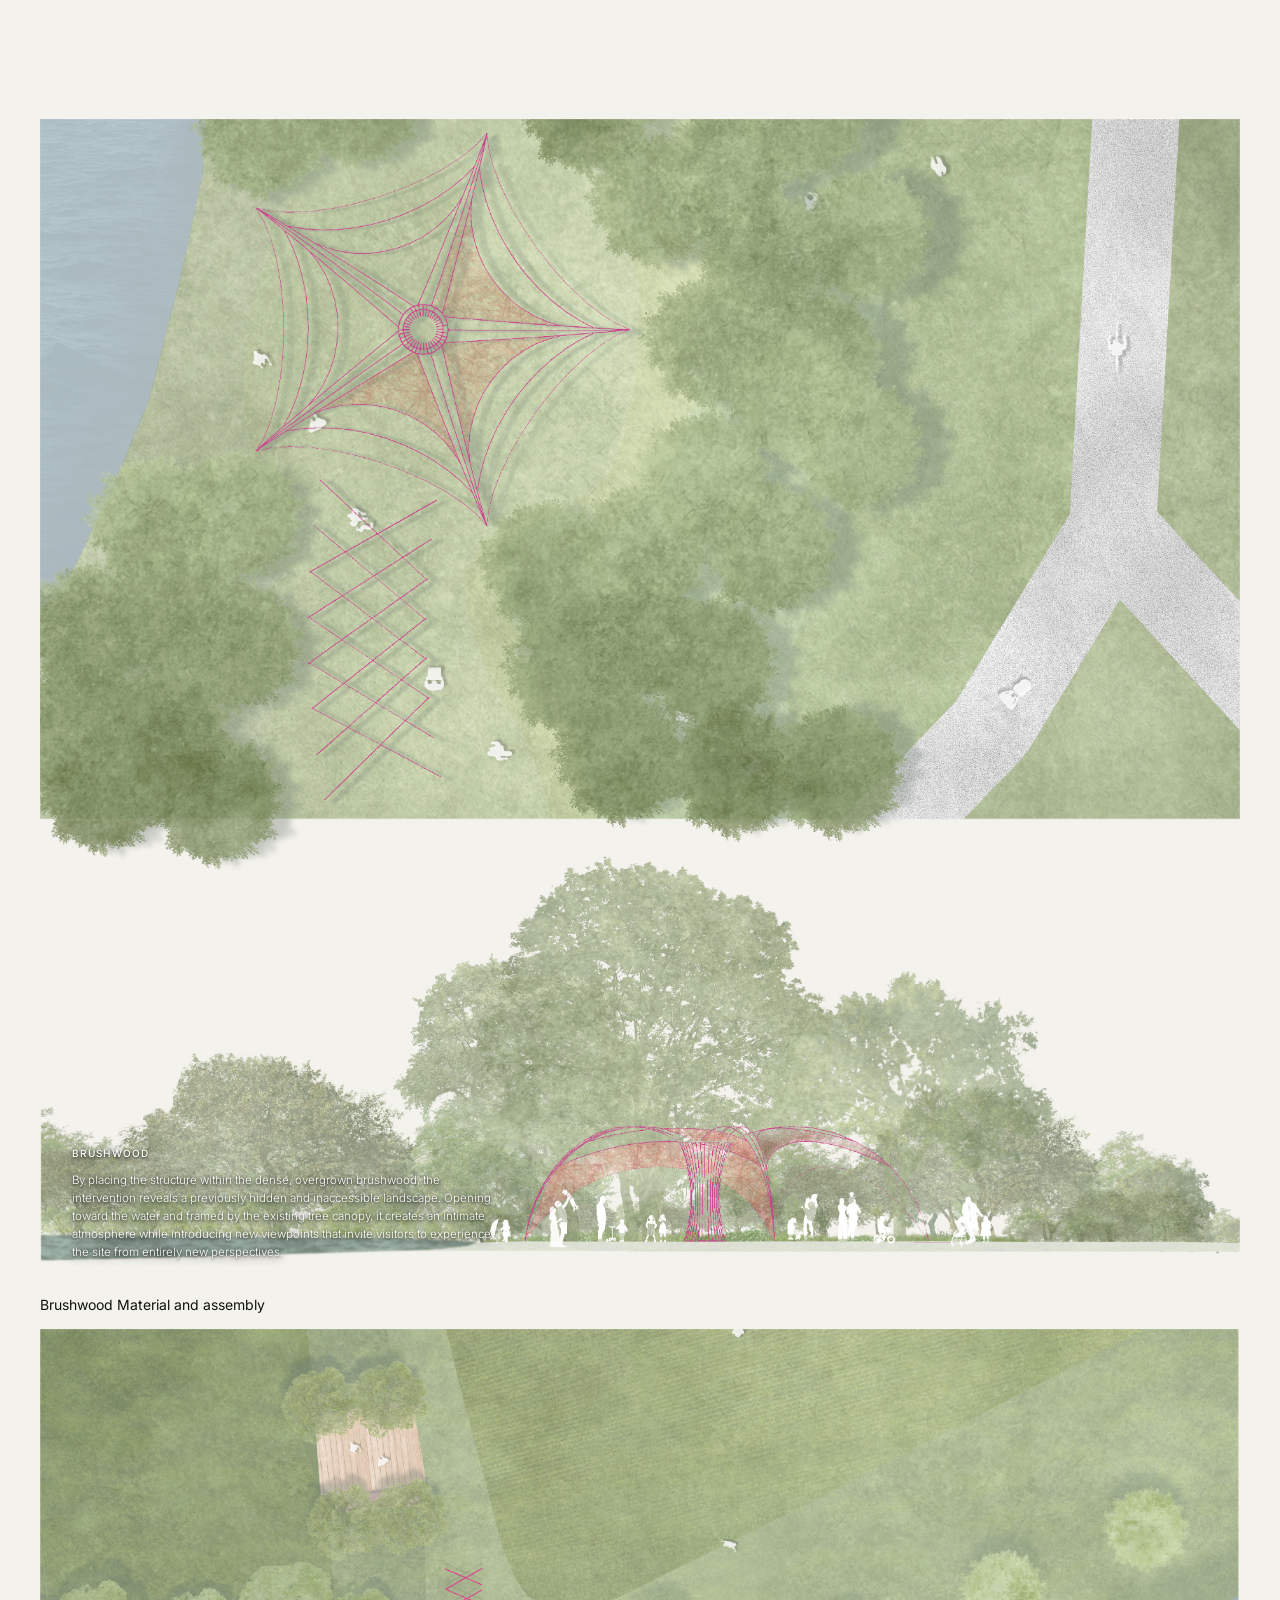
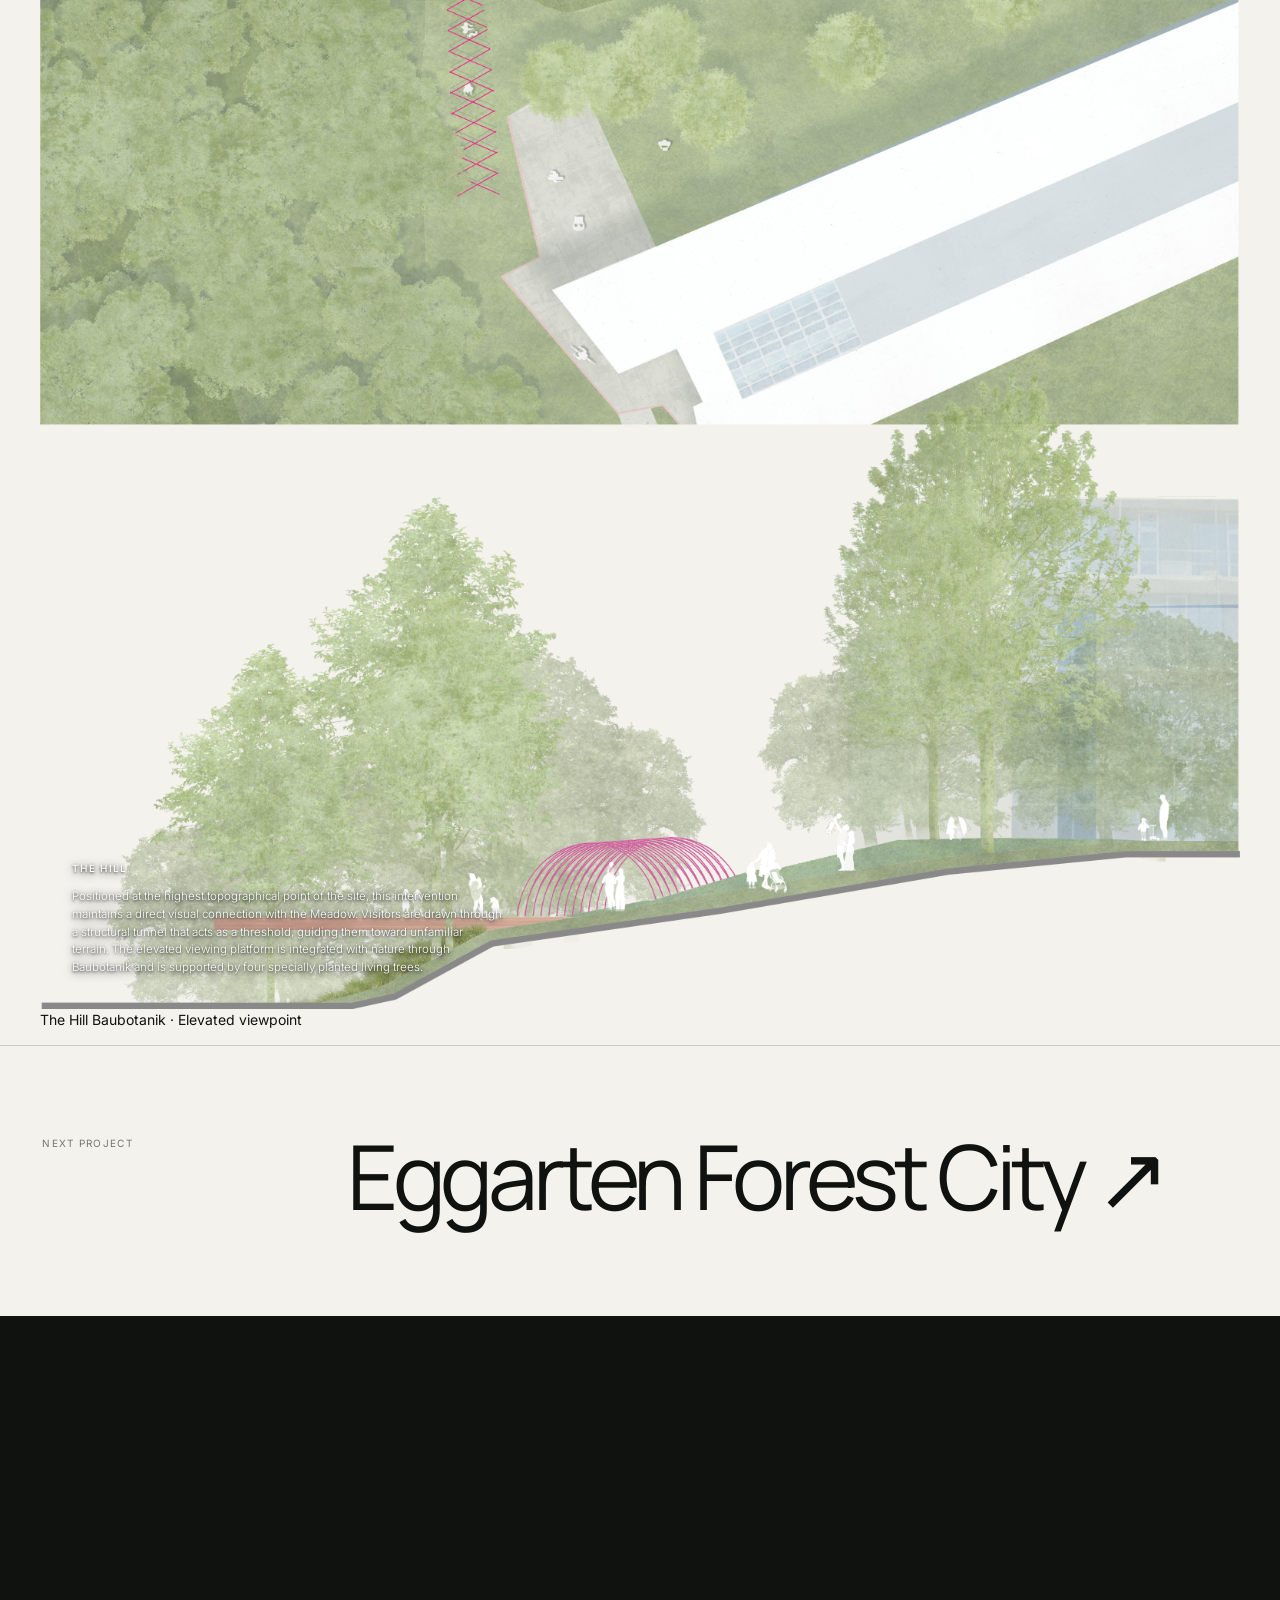
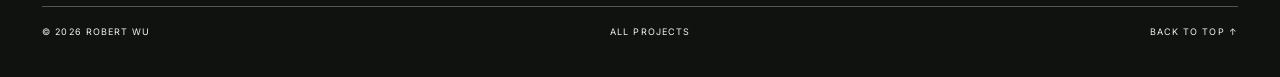
==== commit 5acbe0e6: "Update project-acupuncture.html" ====
--- a/project-acupuncture.html
+++ b/project-acupuncture.html
@@ -195,19 +195,6 @@
       </div>
 
     </section>
-
-
-    <!-- Project gallery -->
-    <section class="gallery shell">
-
-      <p class="image-help full">
-        Replace the placeholder paths below with images placed in
-        <strong>
-          assets/projects/campus-acupuncture/
-        </strong>.
-        Recommended names are listed in IMAGE-GUIDE.txt.
-      </p>
-
 
       <!-- Concept diagram -->
      <figure class="full reveal concept-figure">
--- a/style.css
+++ b/style.css
@@ -1138,23 +1138,6 @@
   line-height: 0.9;
   letter-spacing: -0.06em;
 }
-
-
-/* =========================================================
-   IMAGE GUIDE MESSAGE
-   ========================================================= */
-
-.image-help {
-  margin: 0 0 70px;
-  padding: 15px;
-
-  border: 1px solid var(--line);
-
-  color: var(--muted);
-
-  font-size: 12px;
-}
-
 
 /* =========================================================
    TABLET AND MOBILE
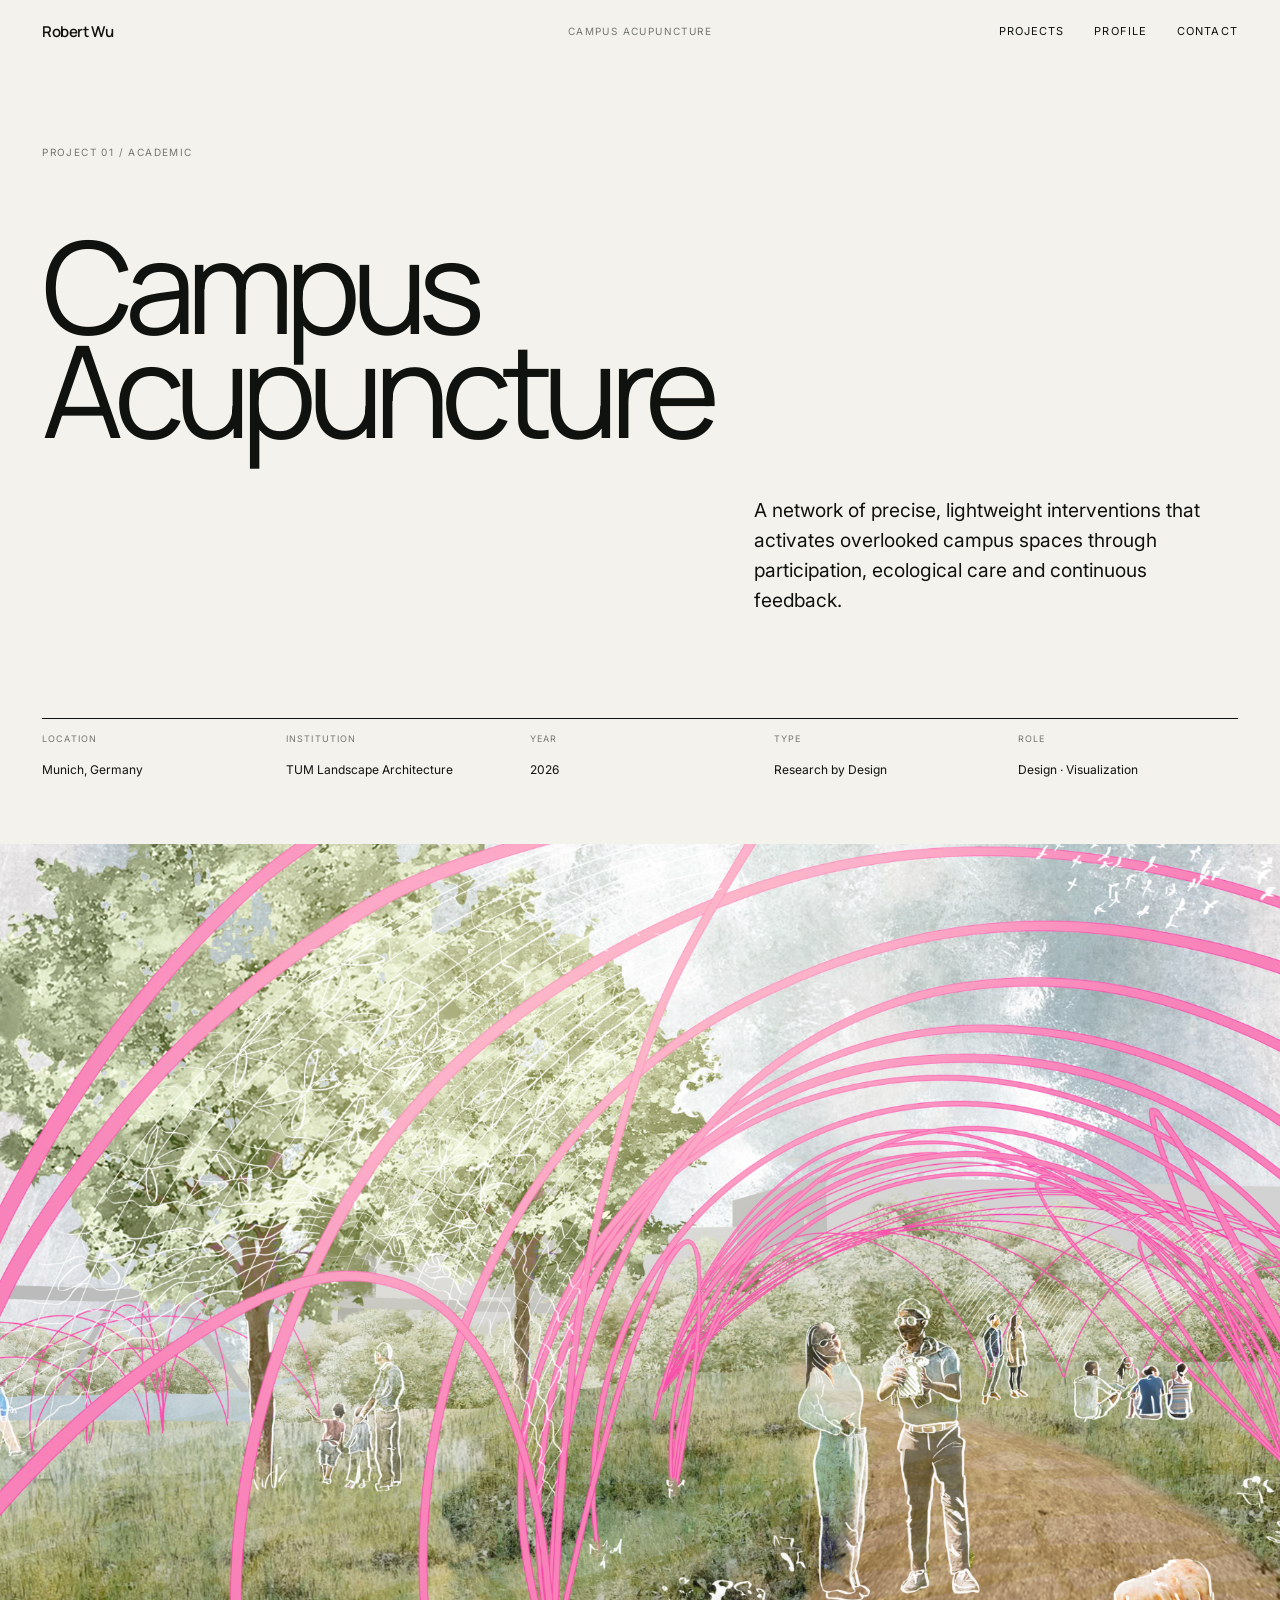
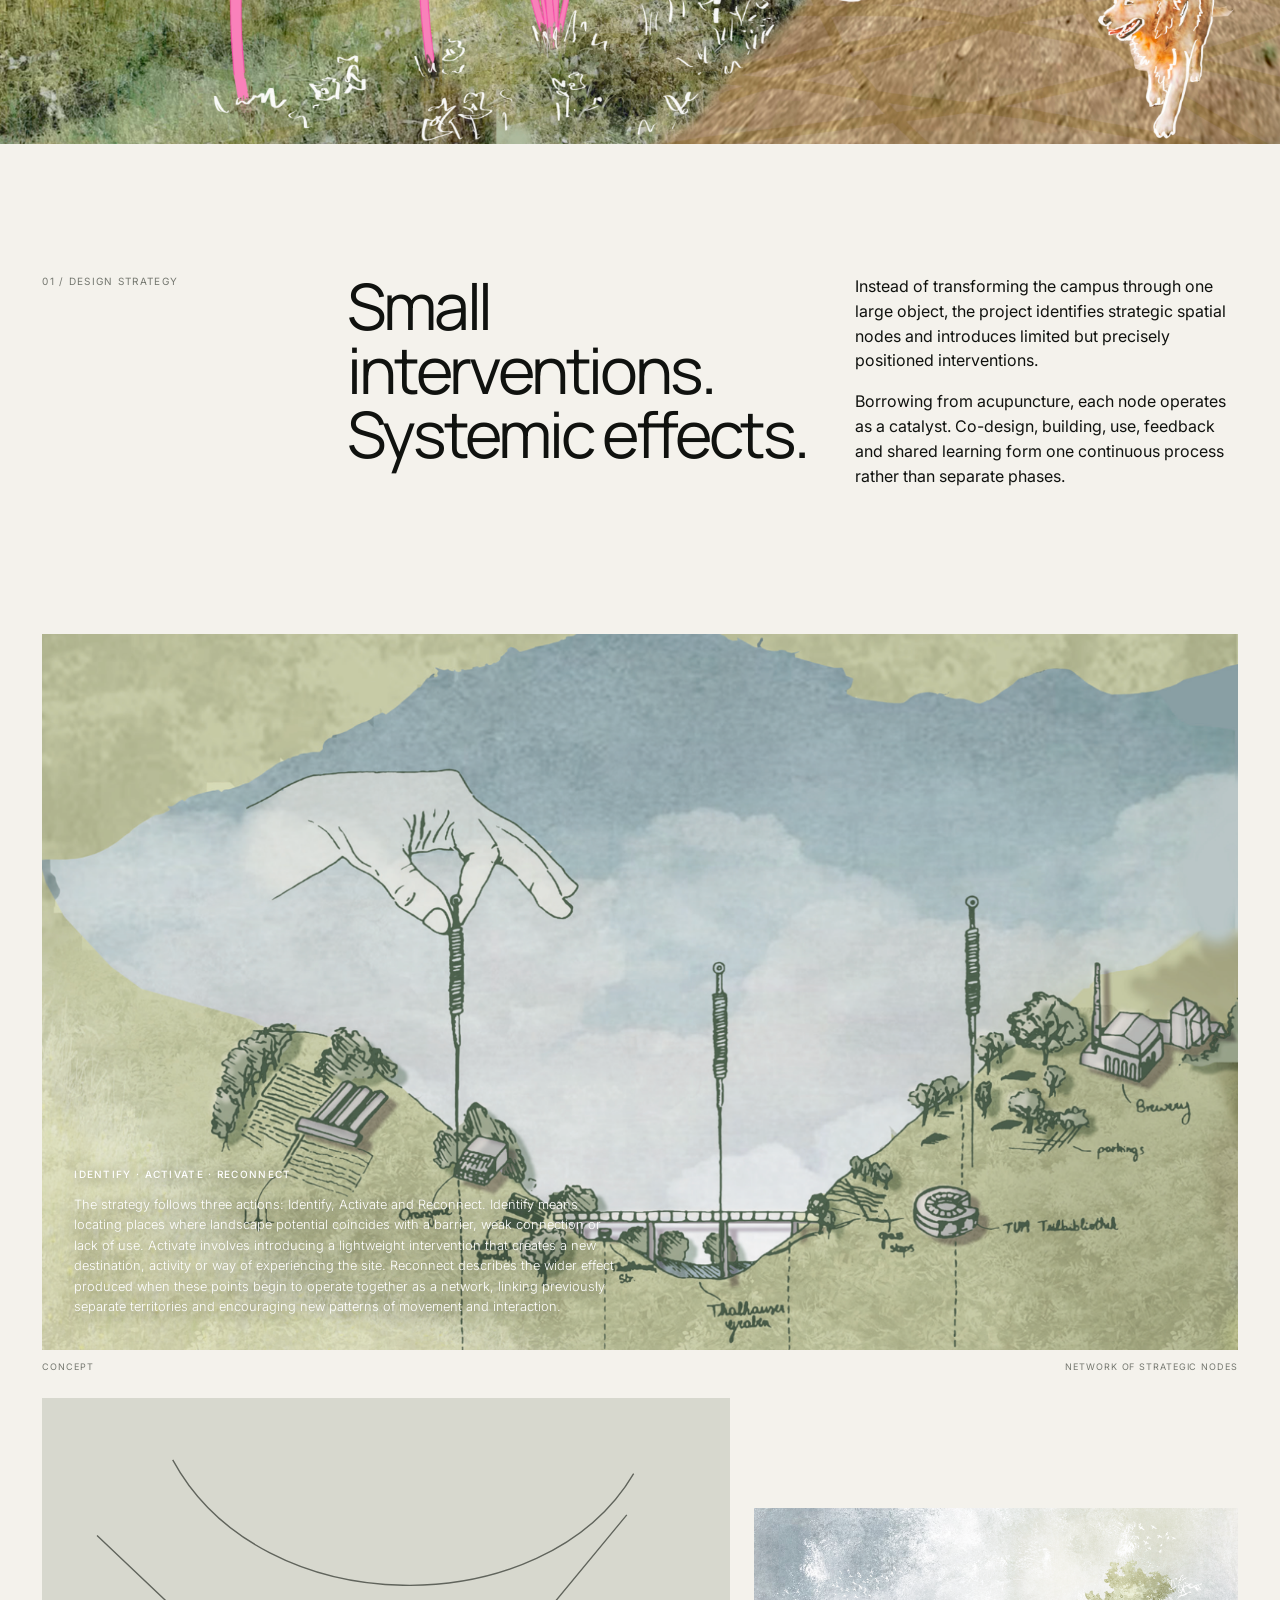
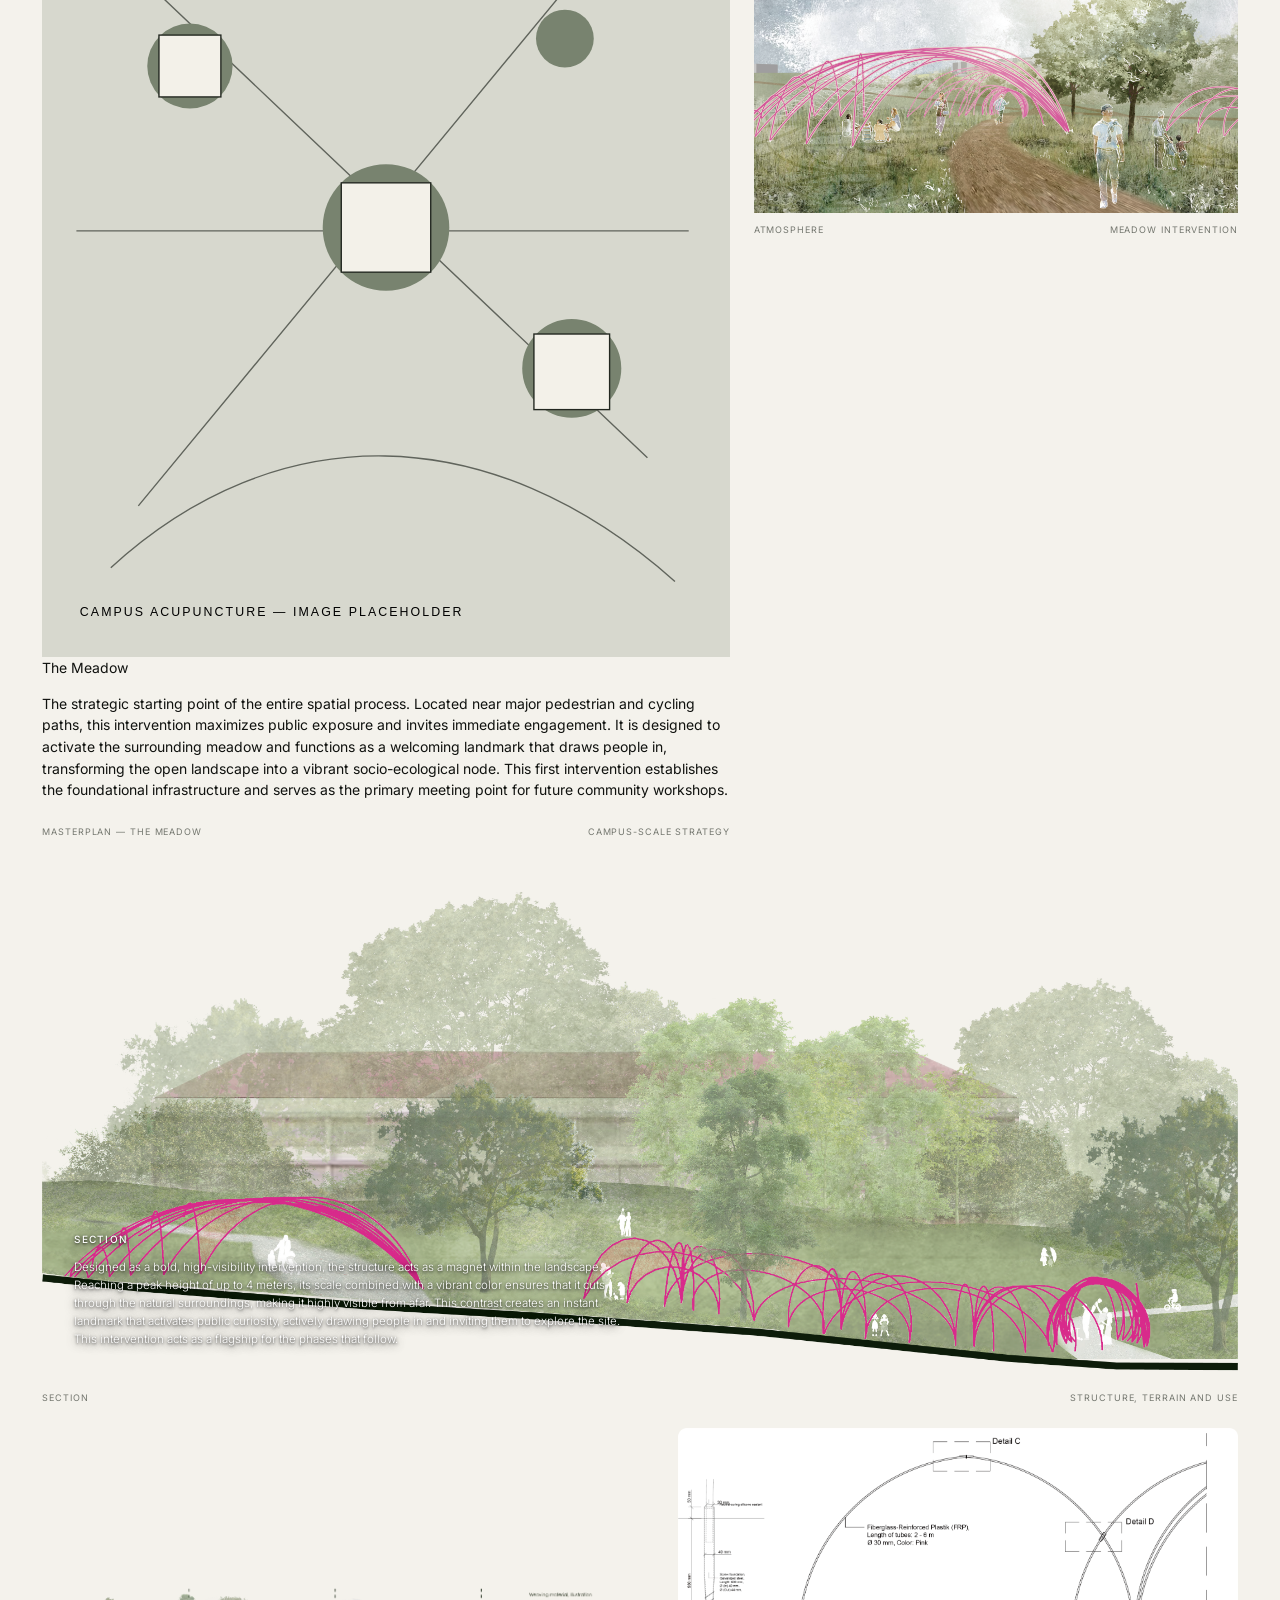
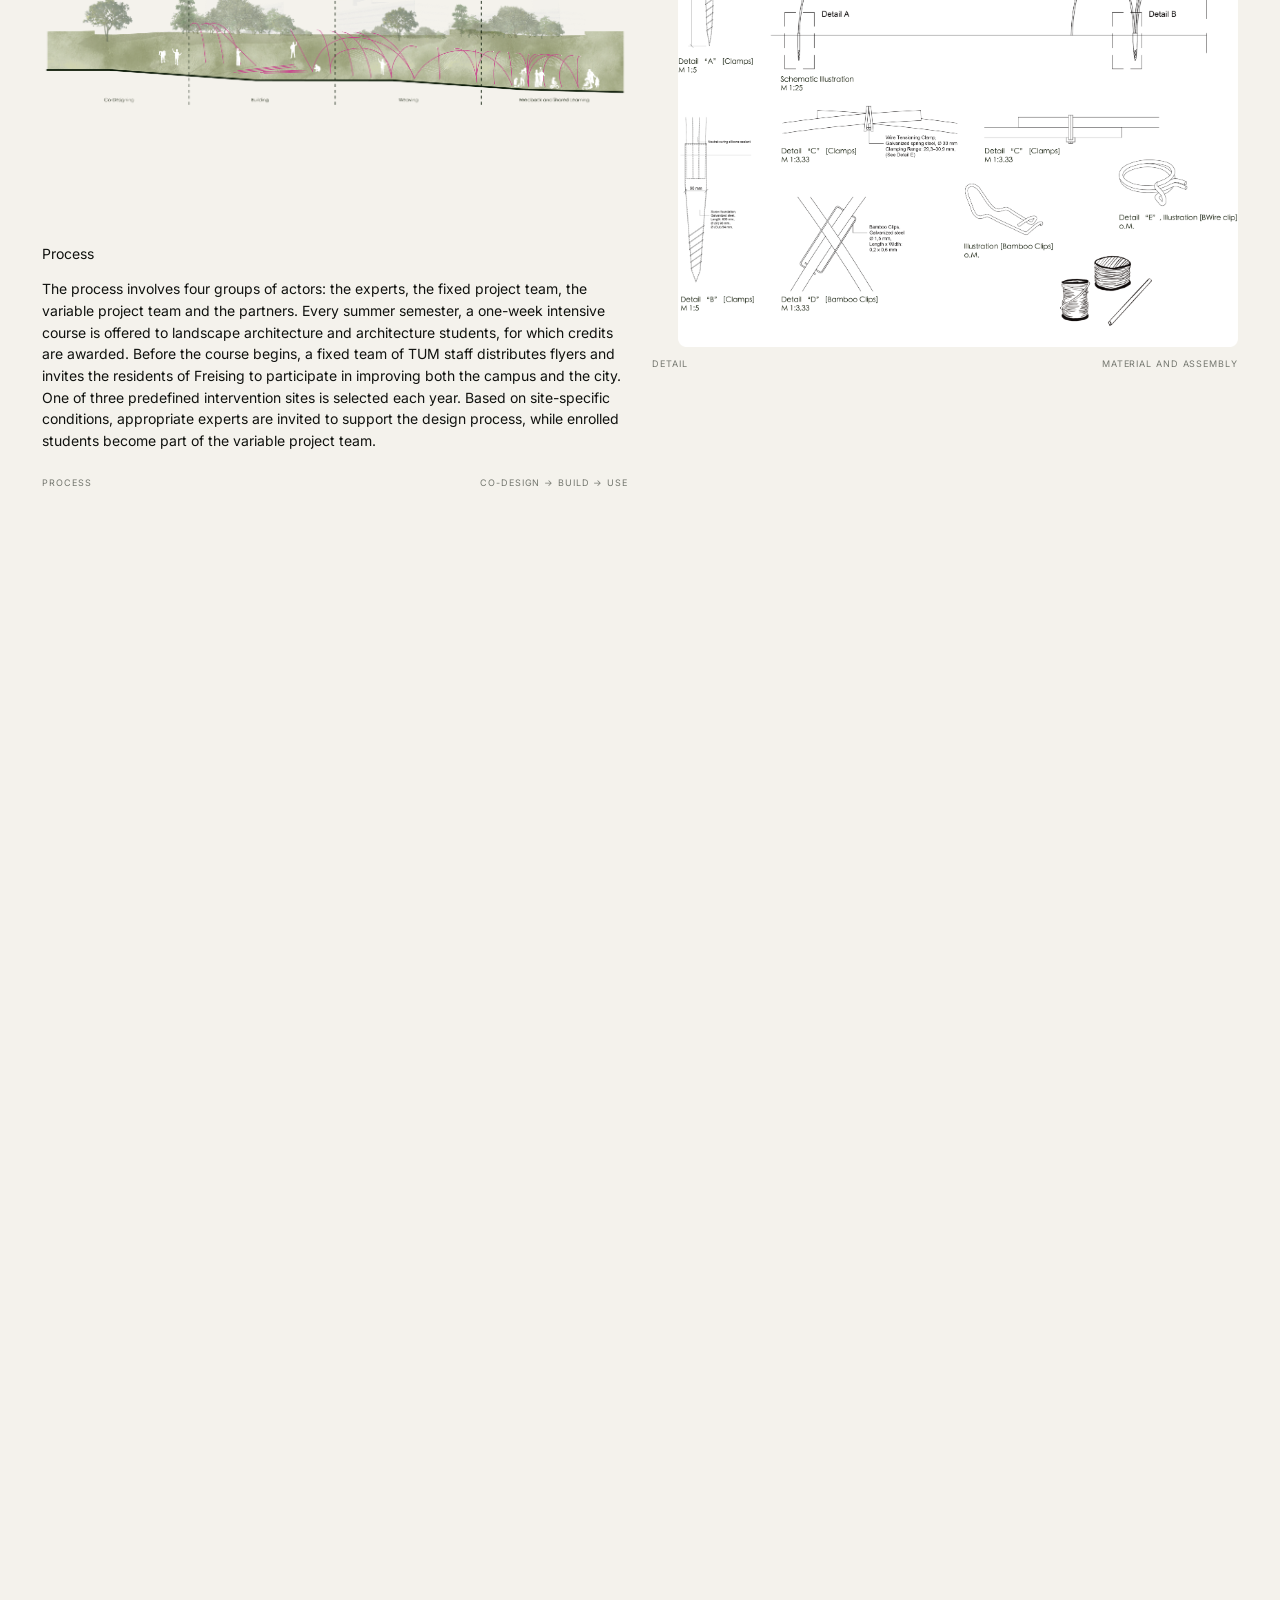
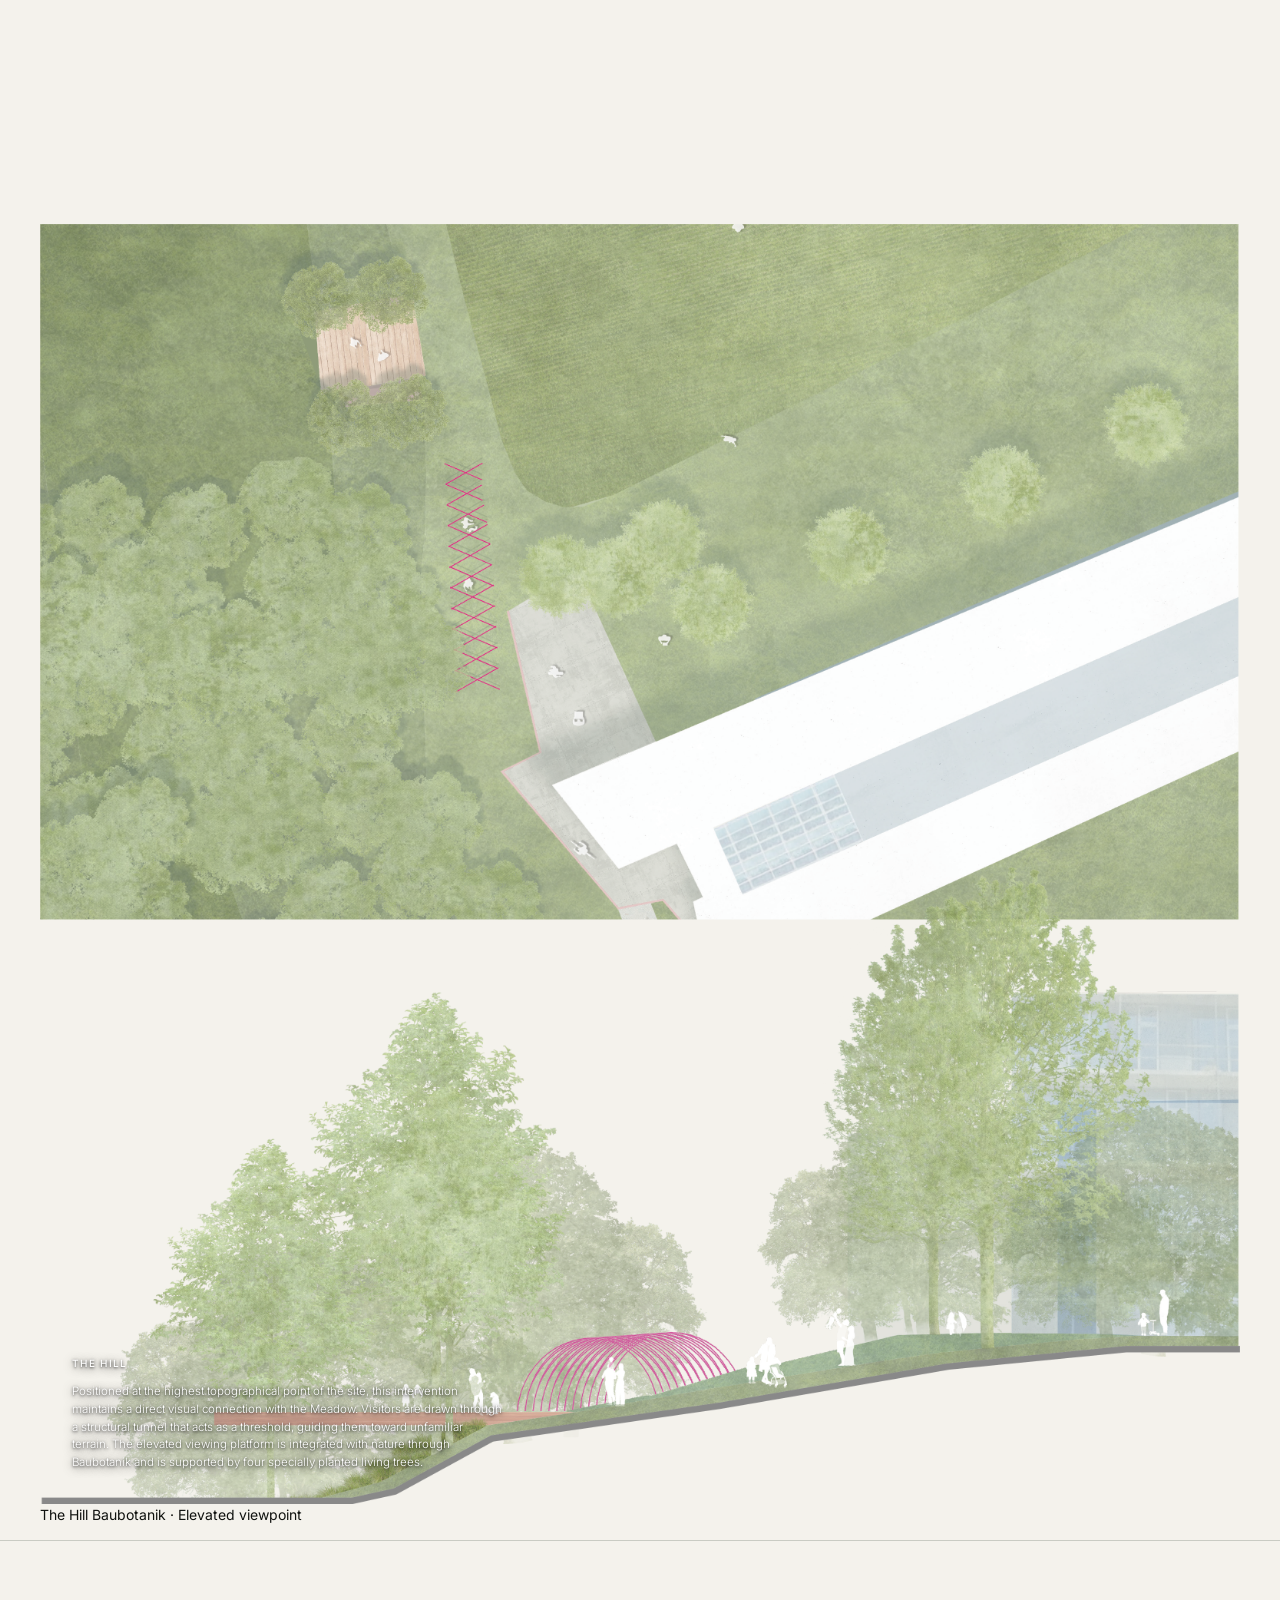
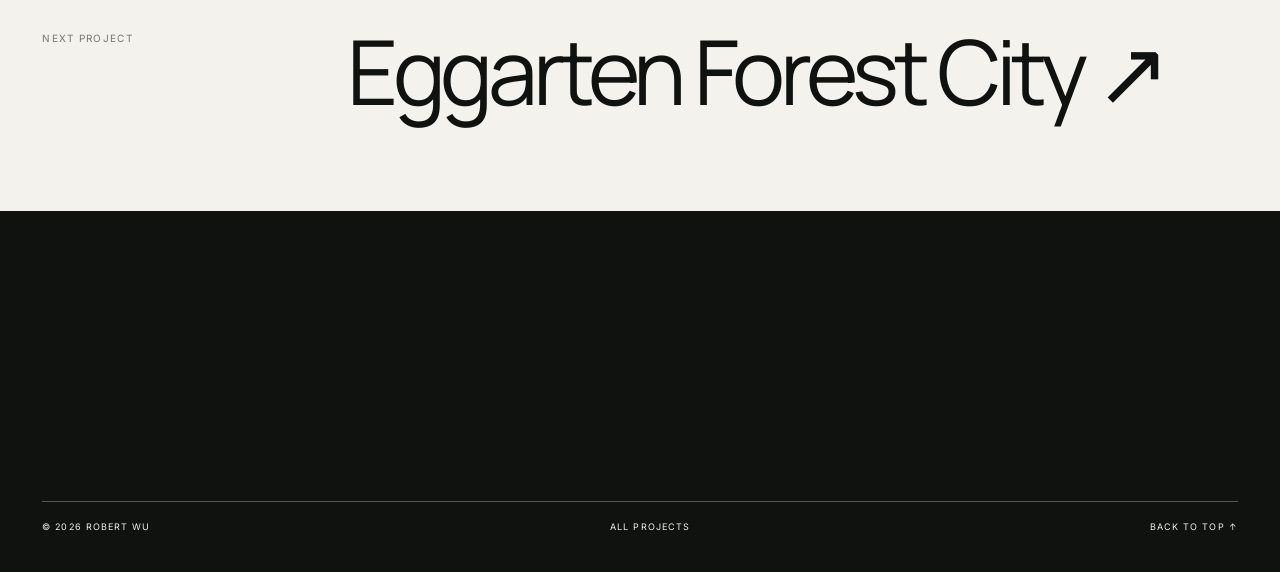
==== commit 7dee7755: "Update project-acupuncture.html" ====
--- a/project-acupuncture.html
+++ b/project-acupuncture.html
@@ -196,9 +196,12 @@
 
     </section>
 
-      <!-- Concept diagram -->
-     <figure class="full reveal concept-figure">
-
+<!-- Project gallery -->
+<section class="gallery shell">
+
+  <!-- Concept diagram -->
+  <figure class="full reveal concept-figure">
+    
   <div class="concept-image">
 
     <img
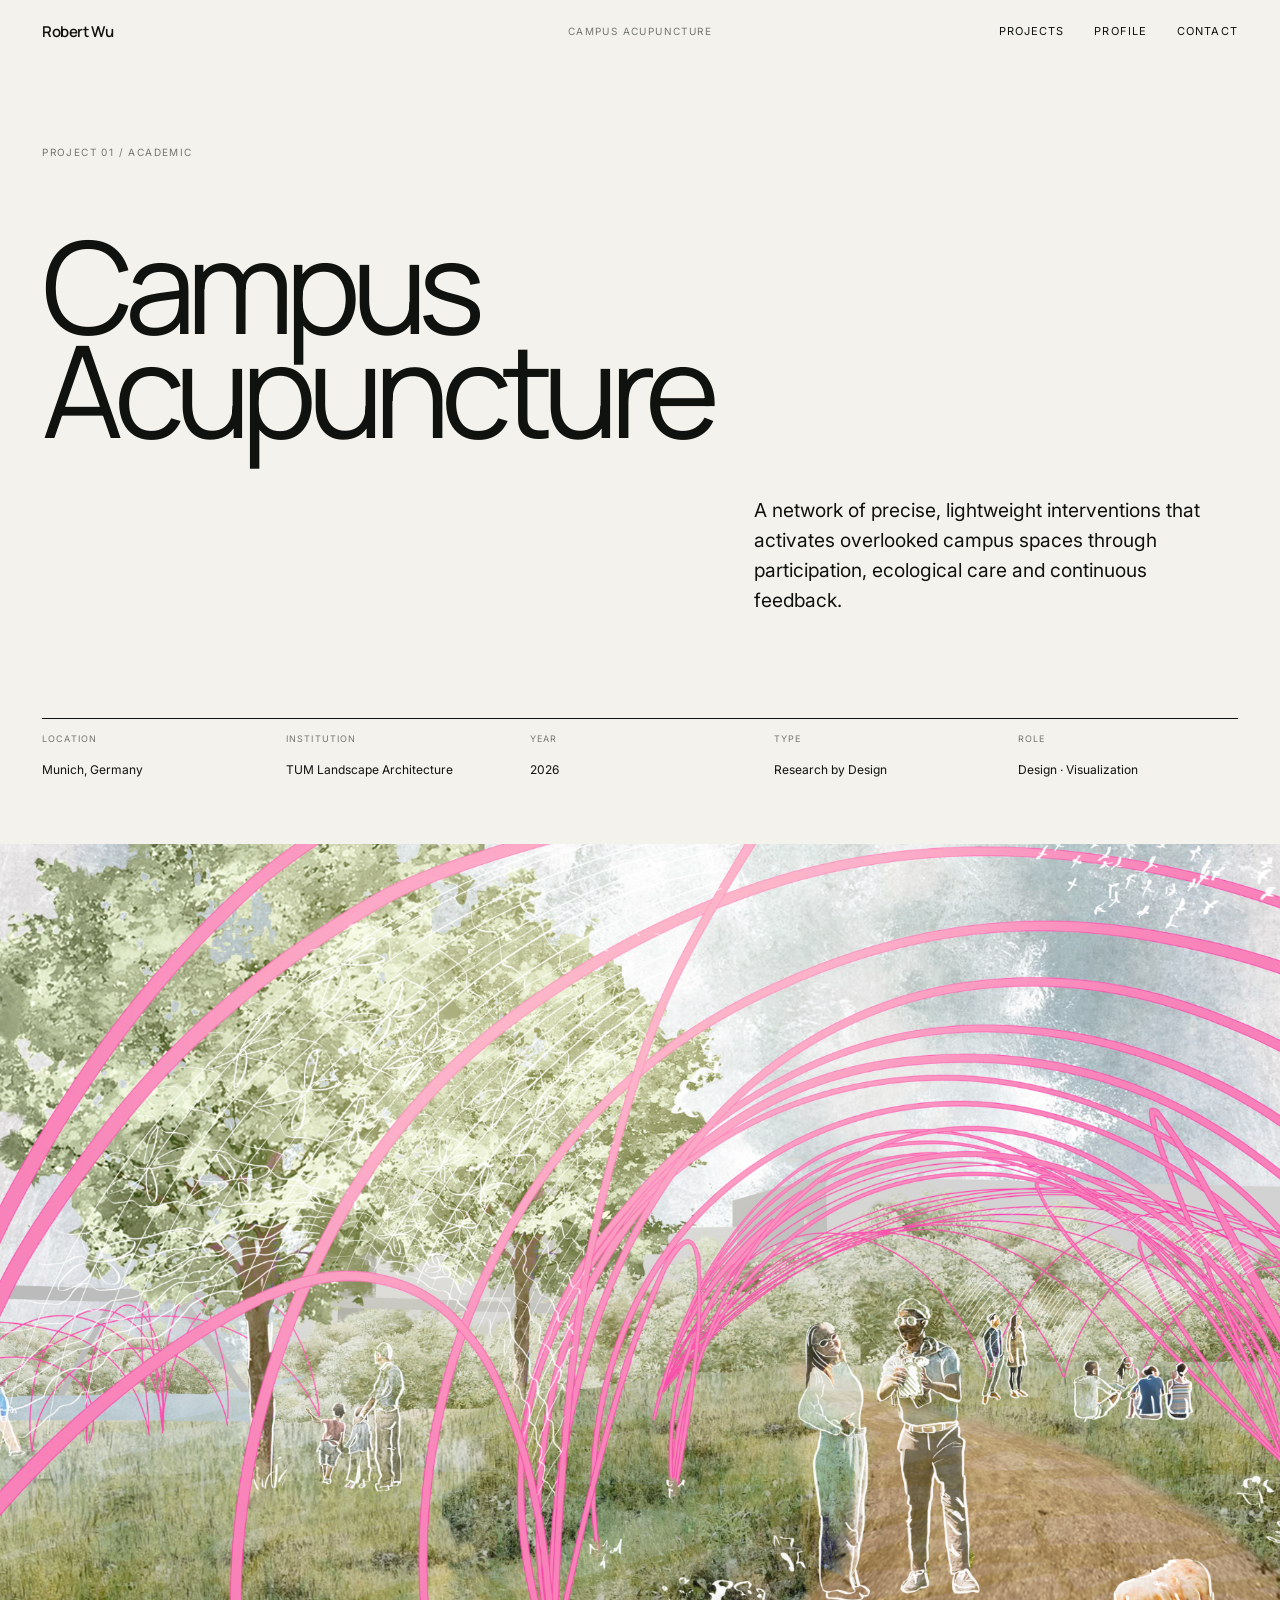
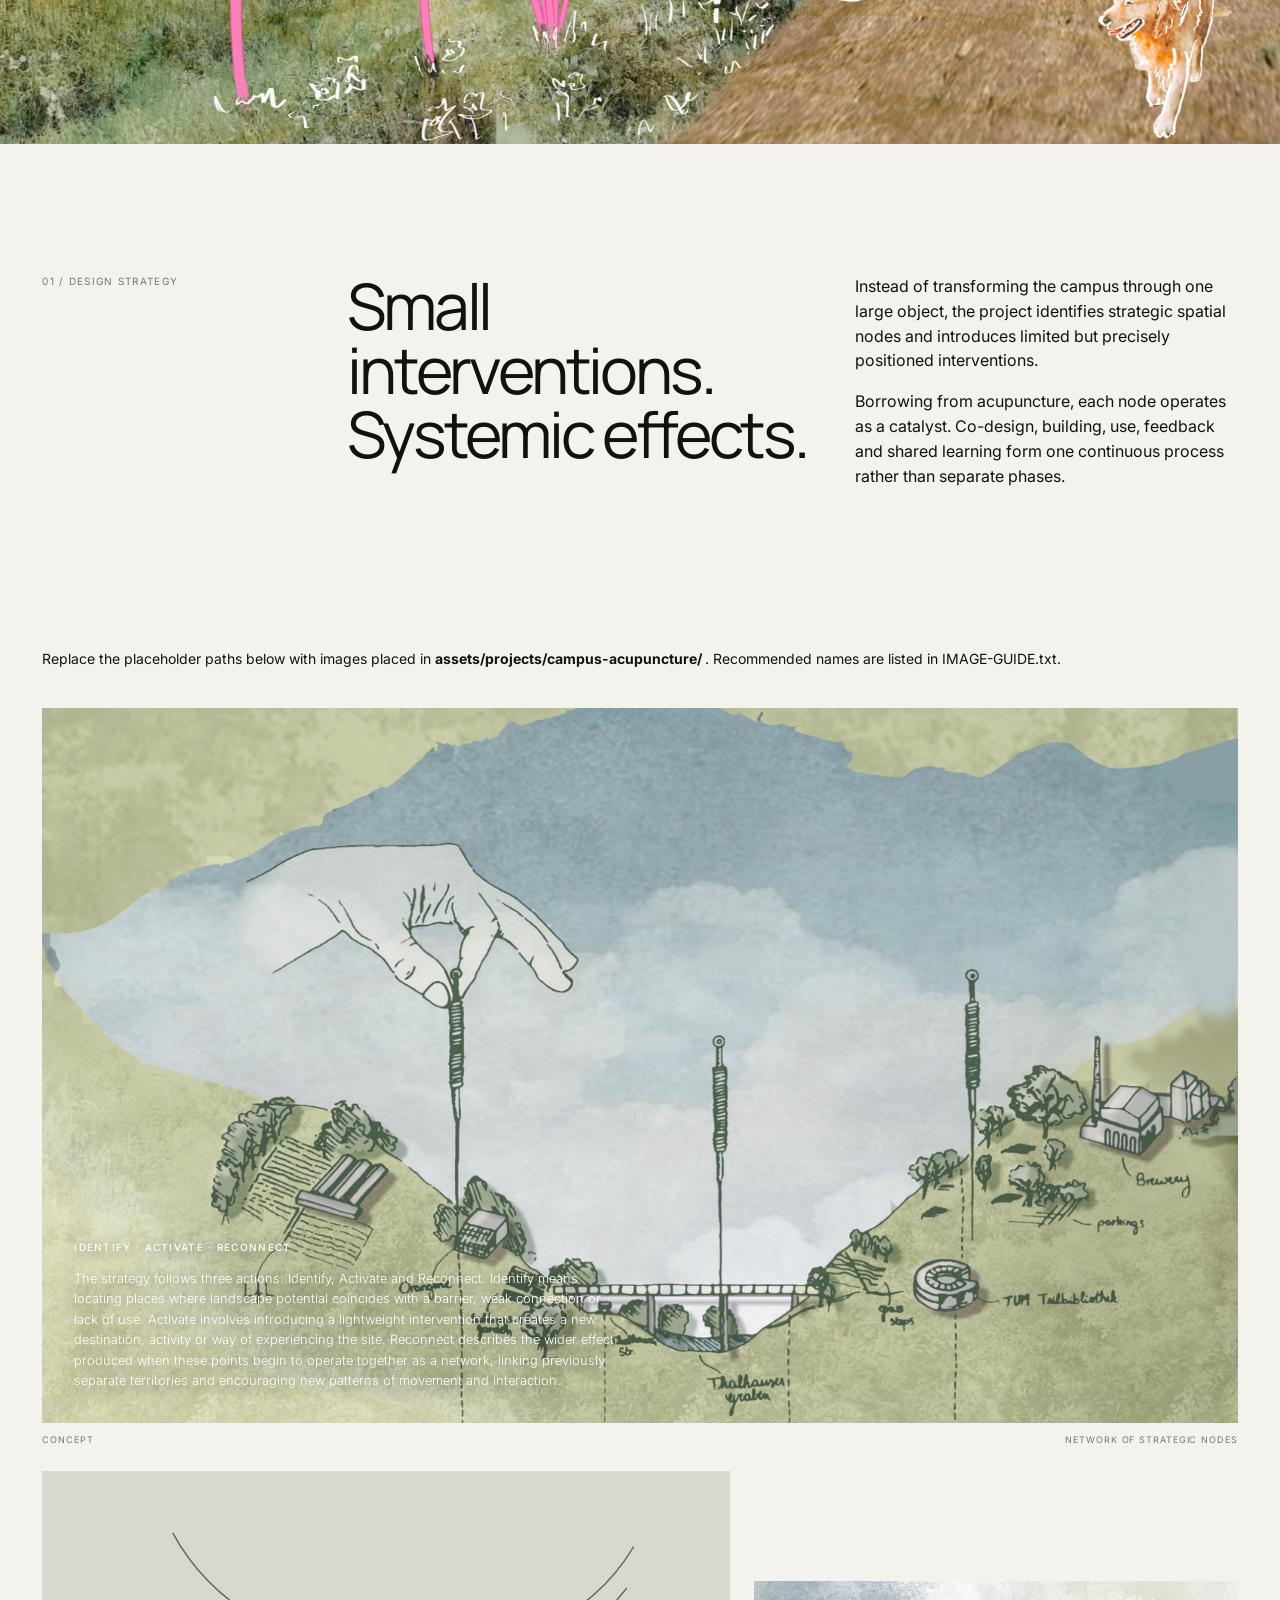
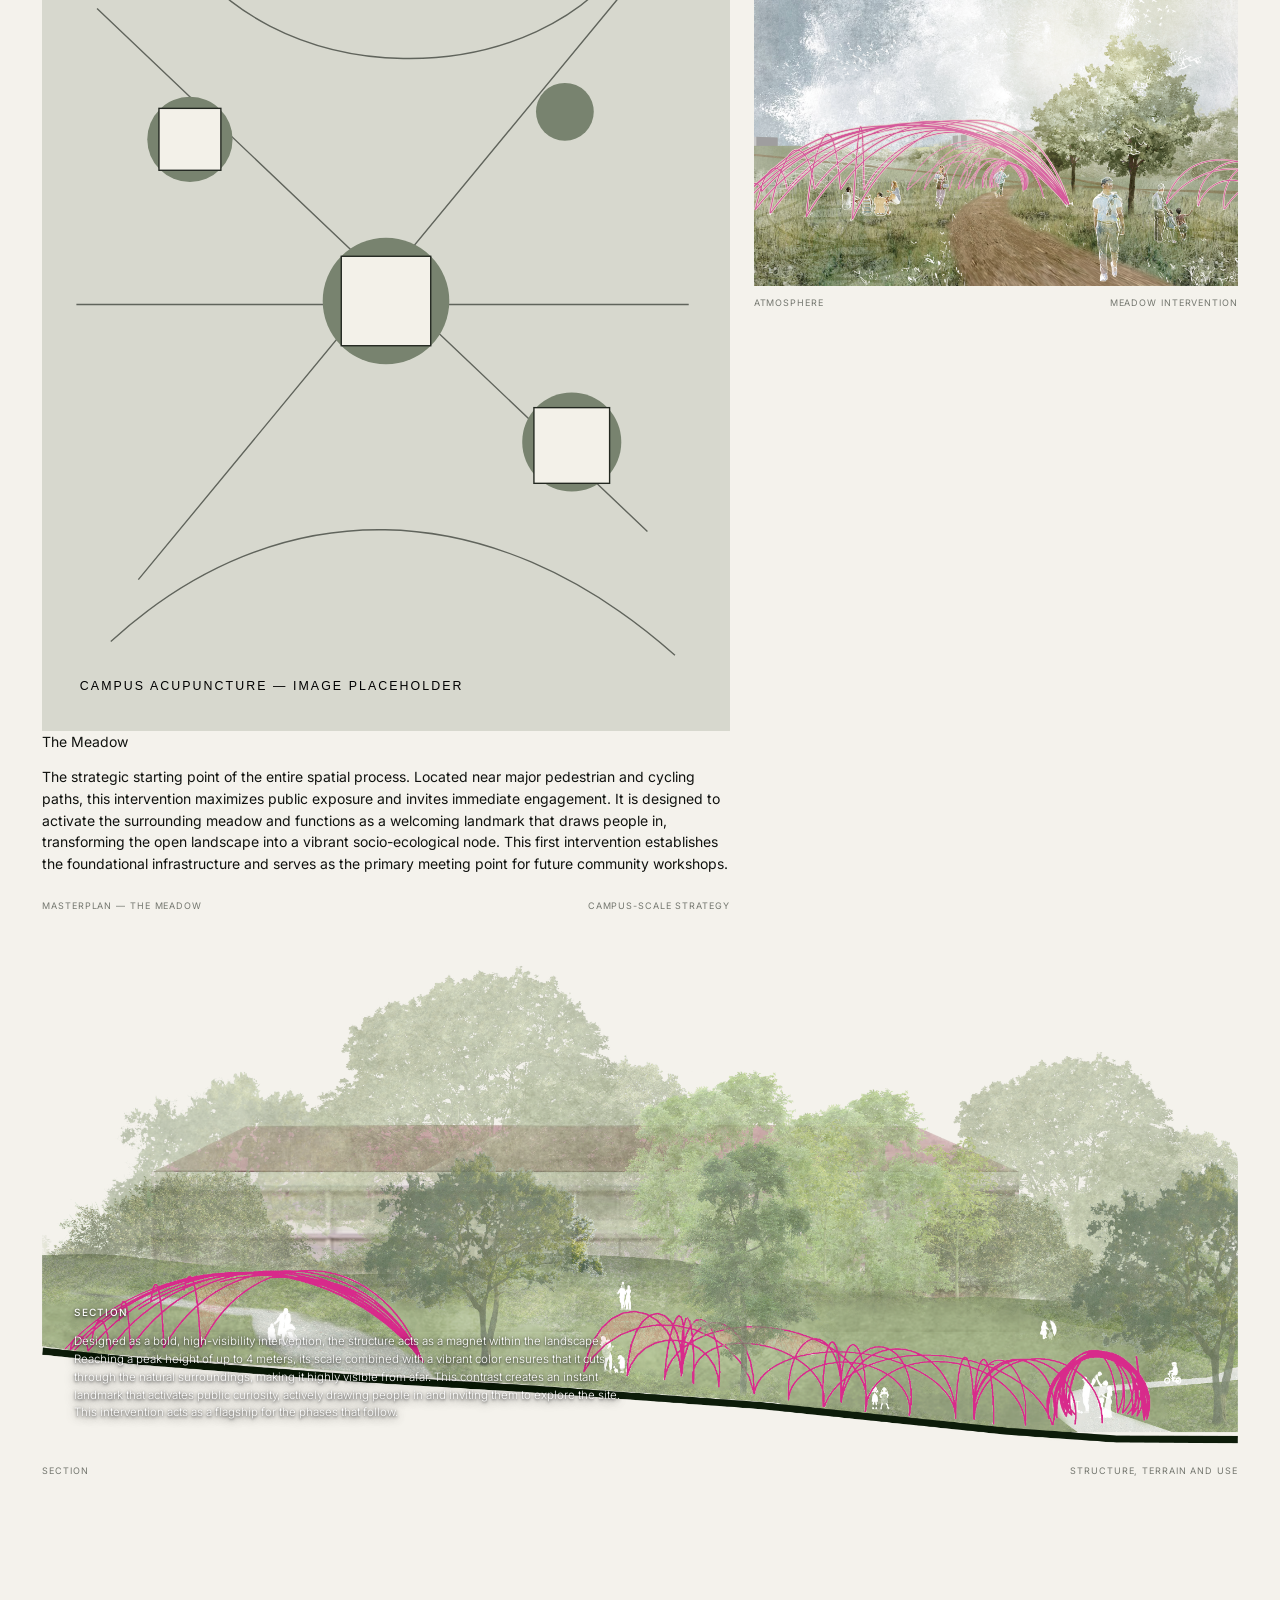
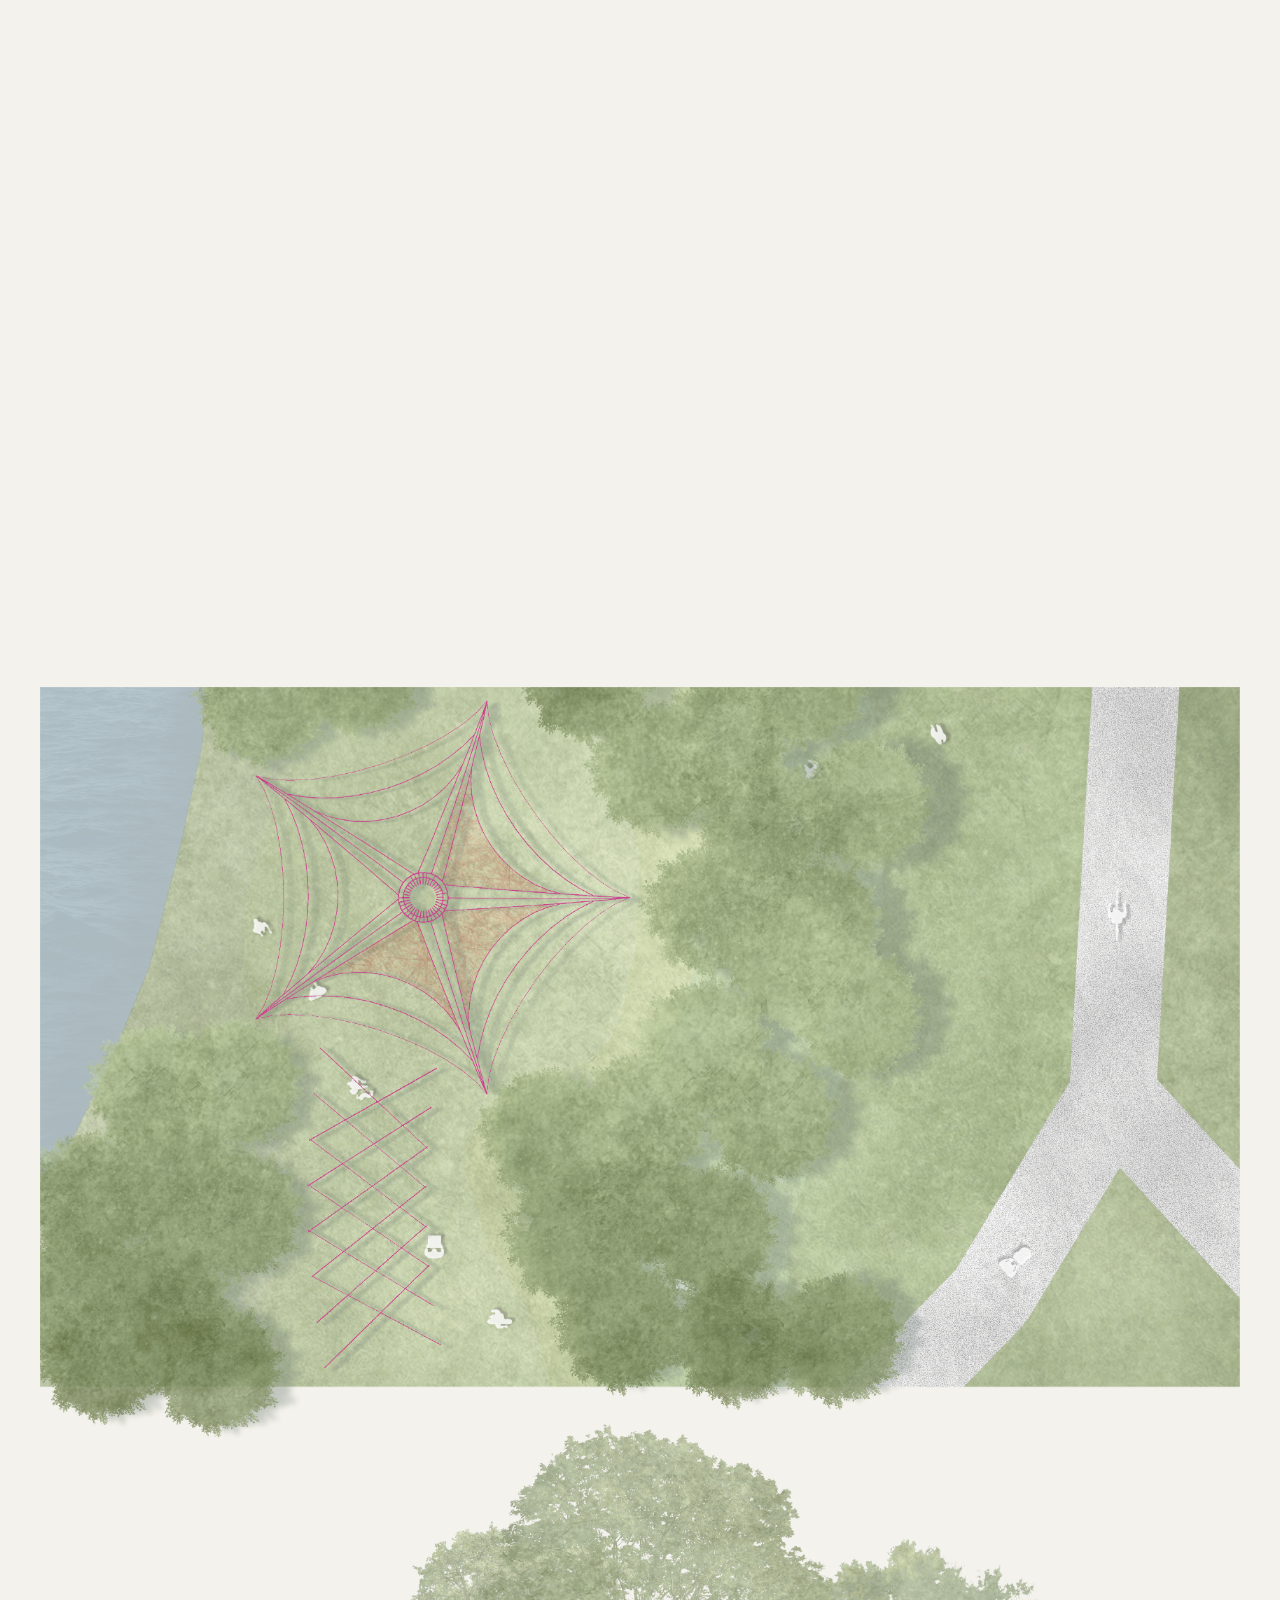
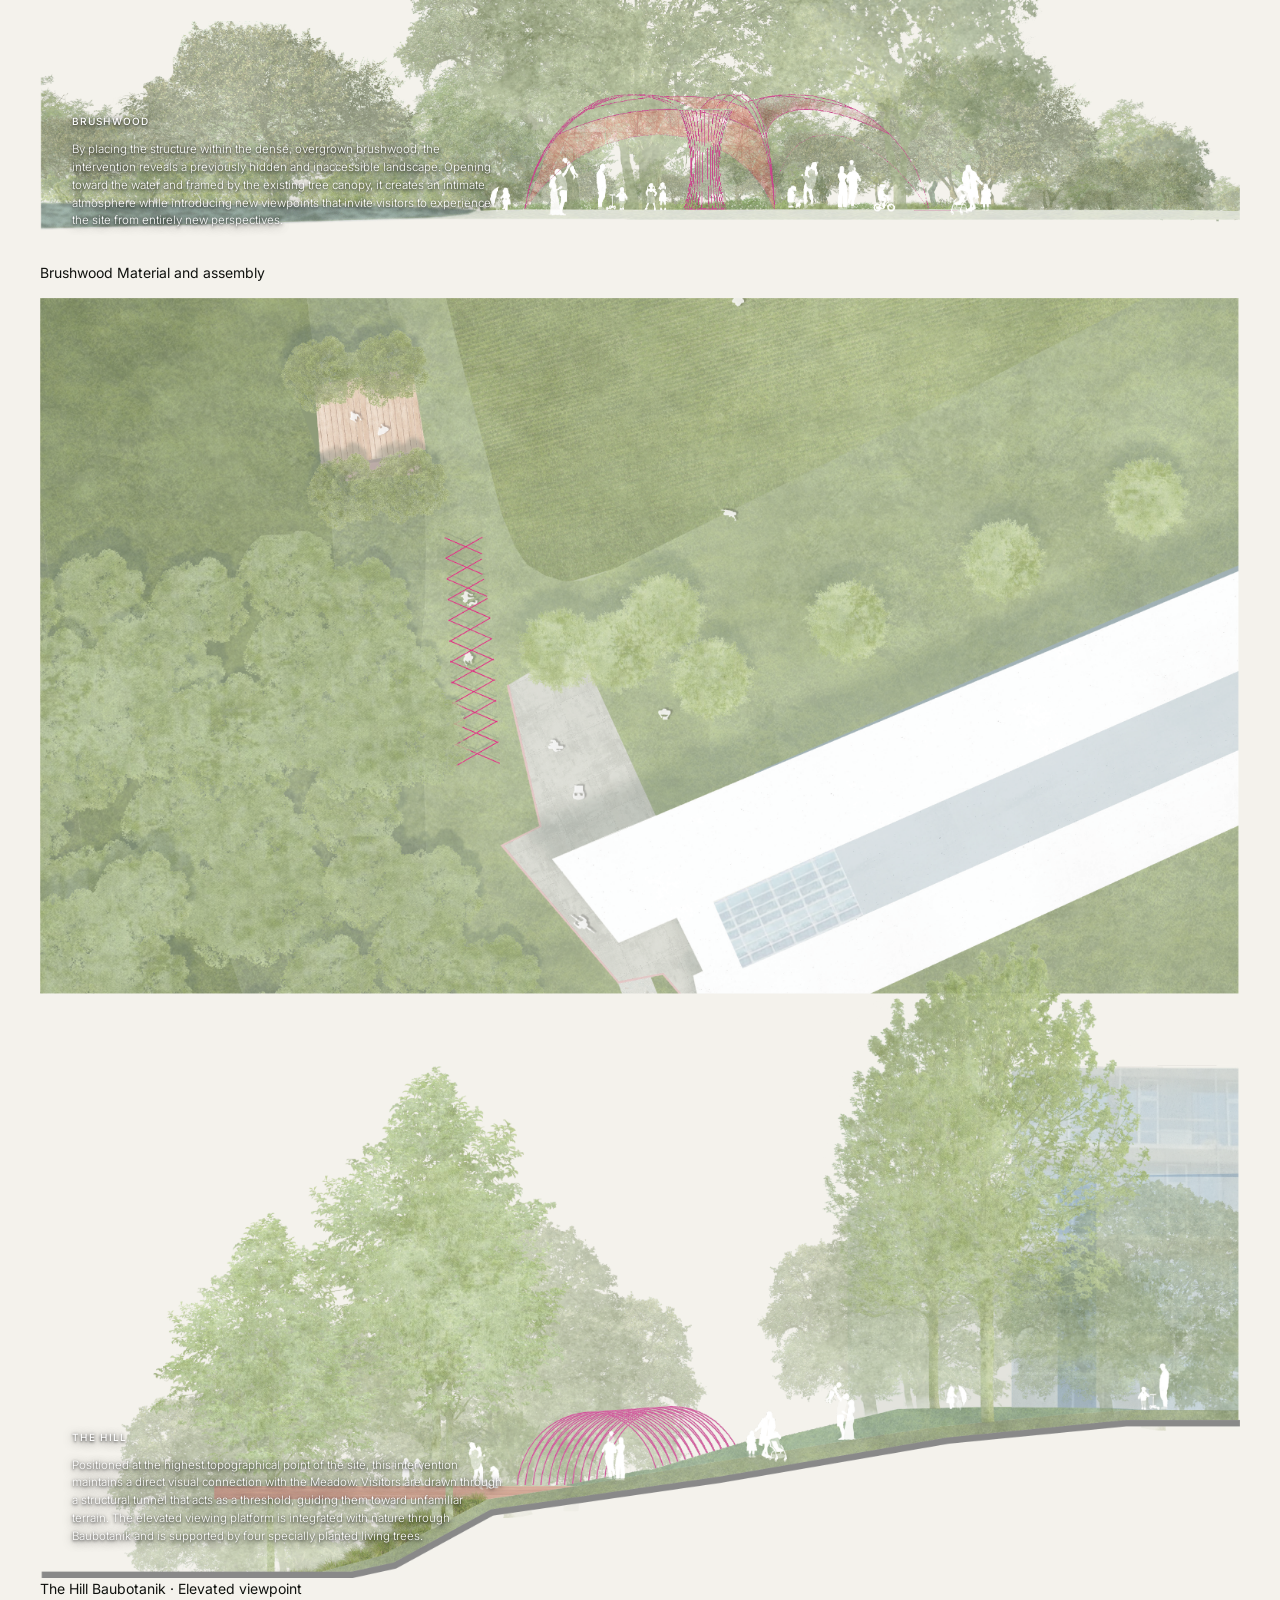
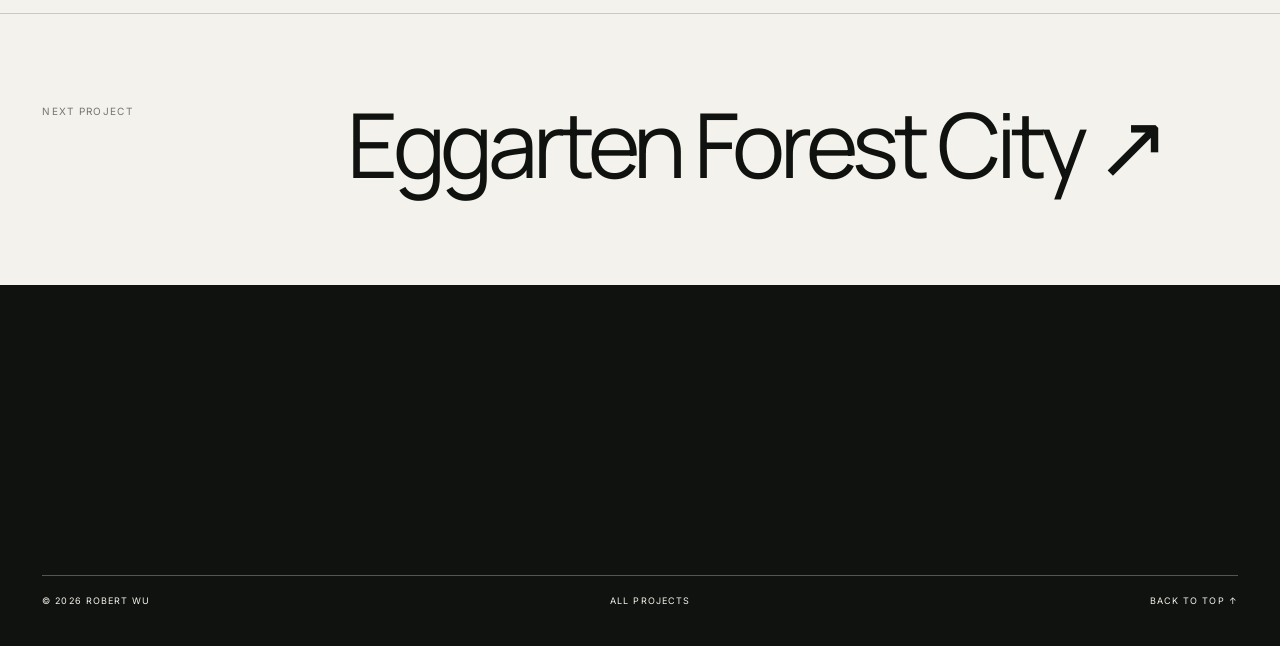
==== commit de3fdc25: "Update project-acupuncture.html" ====
--- a/project-acupuncture.html
+++ b/project-acupuncture.html
@@ -196,12 +196,22 @@
 
     </section>
 
-<!-- Project gallery -->
-<section class="gallery shell">
-
-  <!-- Concept diagram -->
-  <figure class="full reveal concept-figure">
-    
+
+    <!-- Project gallery -->
+    <section class="gallery shell">
+
+      <p class="image-help full">
+        Replace the placeholder paths below with images placed in
+        <strong>
+          assets/projects/campus-acupuncture/
+        </strong>.
+        Recommended names are listed in IMAGE-GUIDE.txt.
+      </p>
+
+
+      <!-- Concept diagram -->
+     <figure class="full reveal concept-figure">
+
   <div class="concept-image">
 
     <img
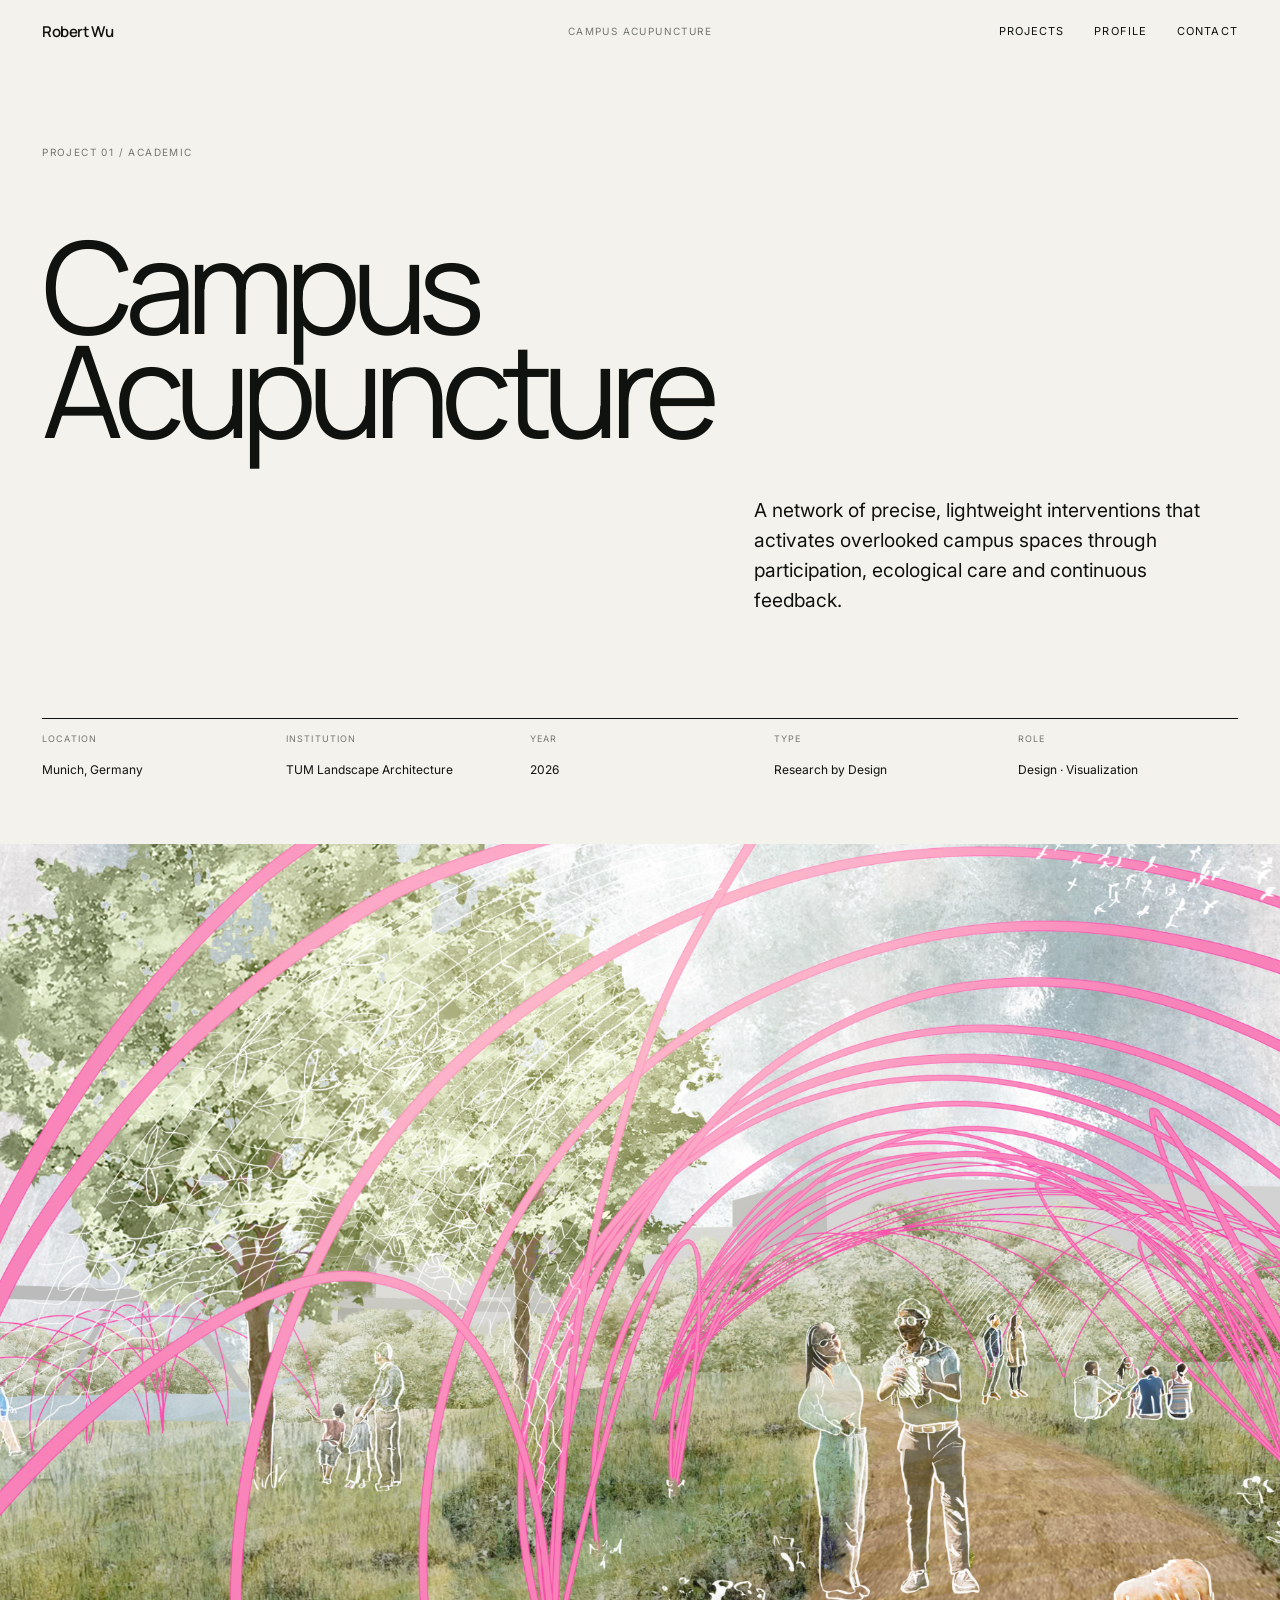
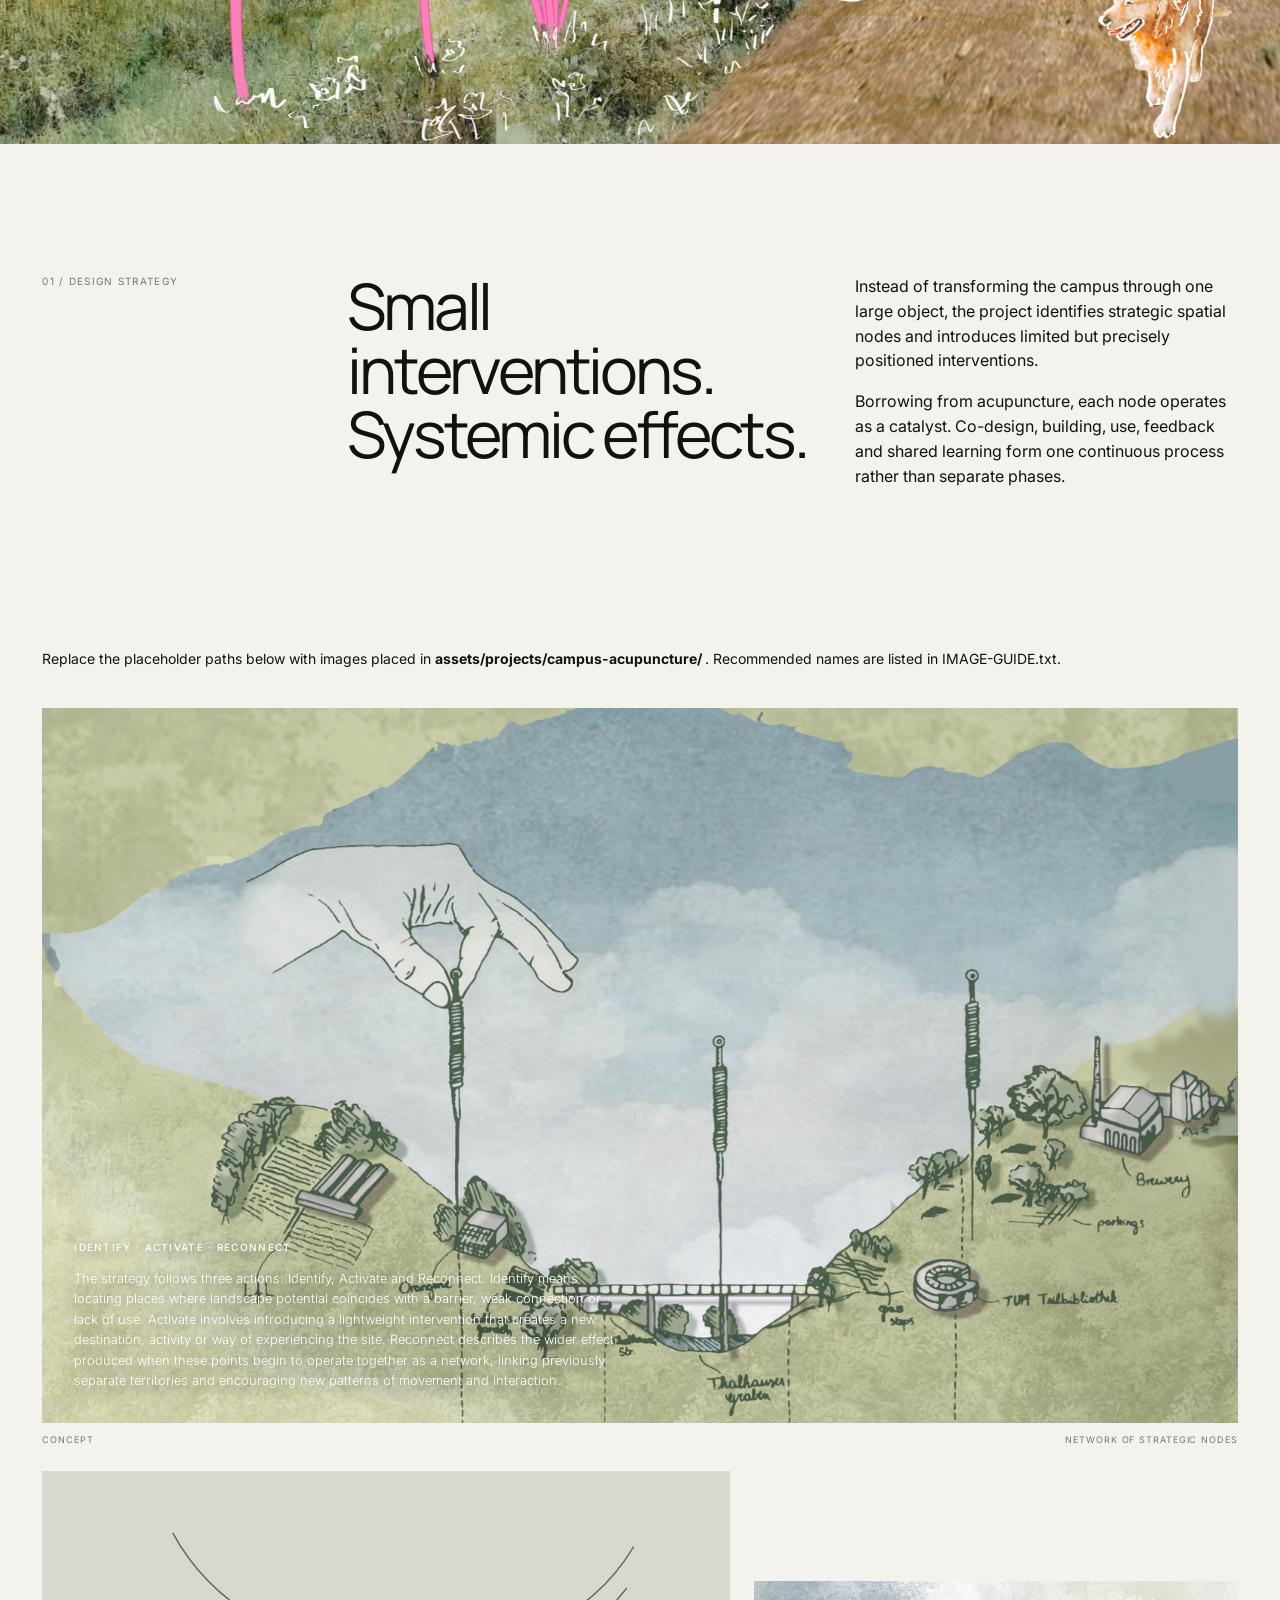
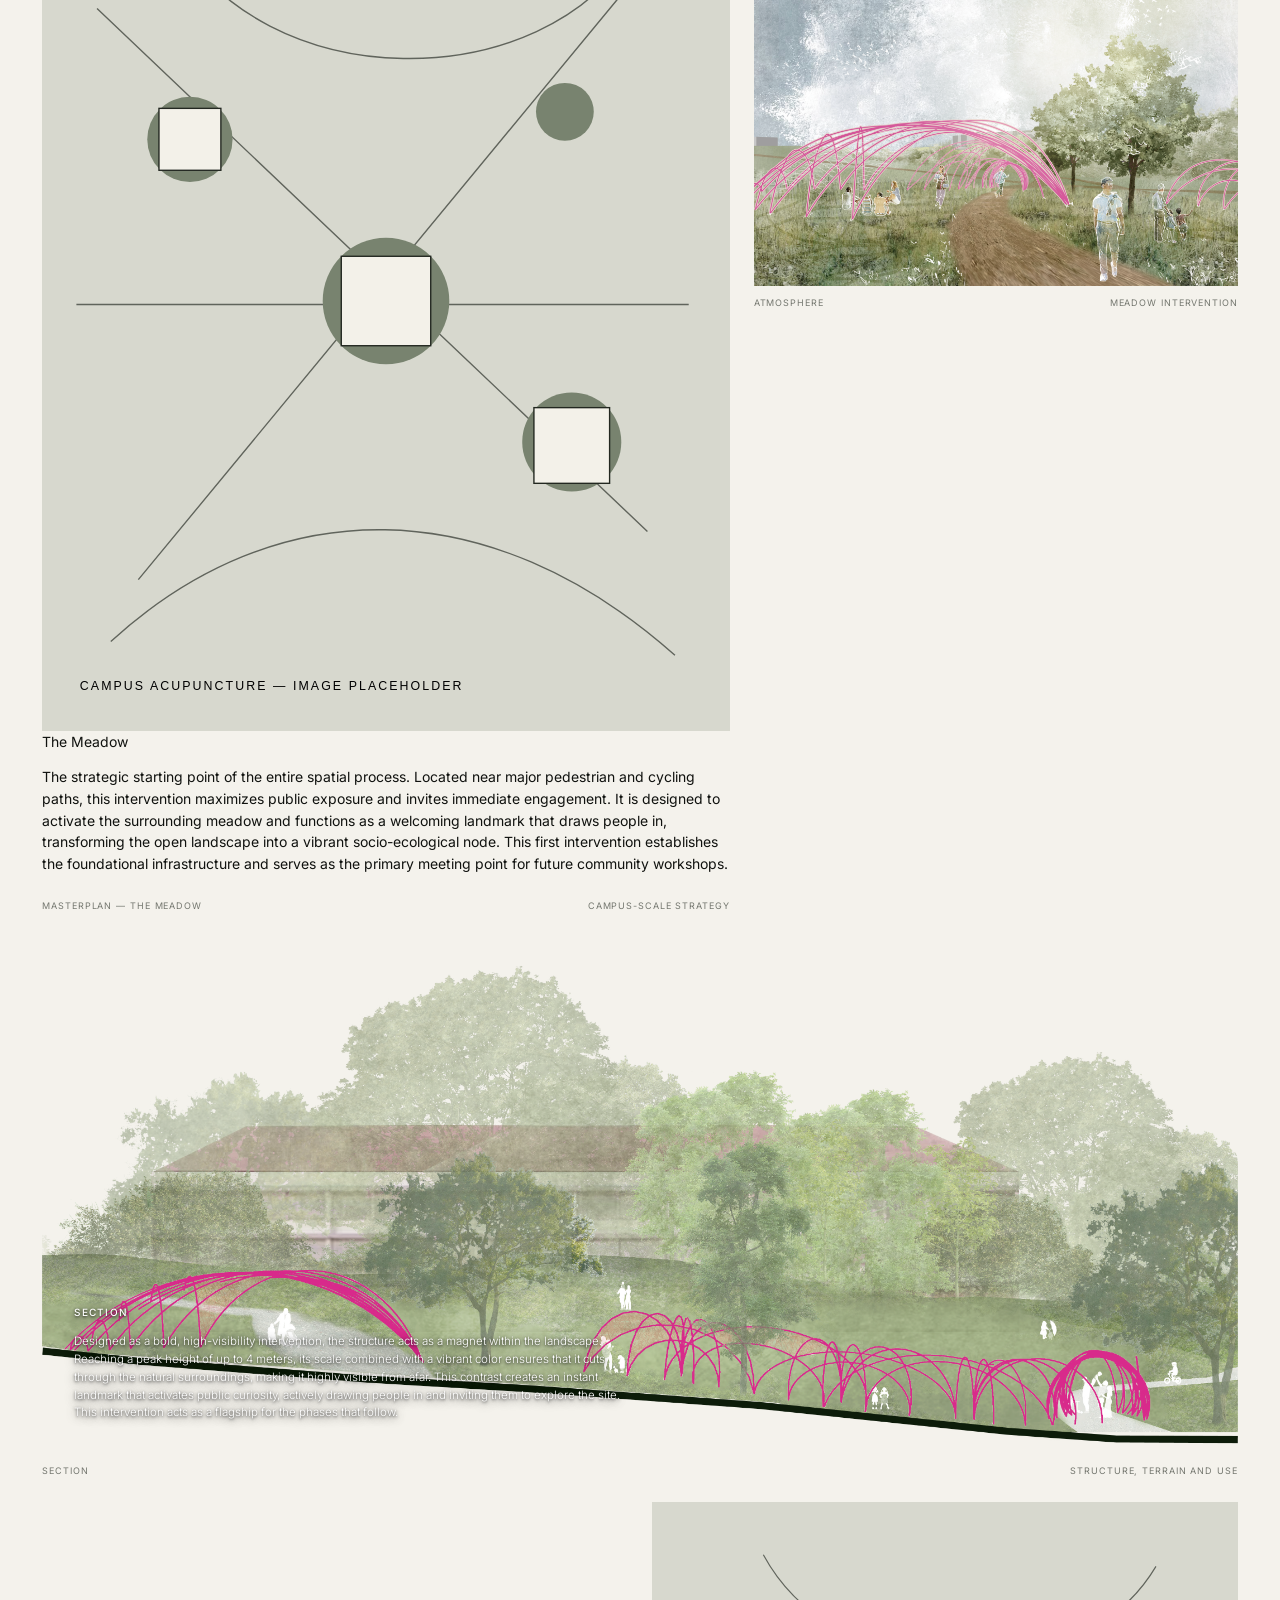
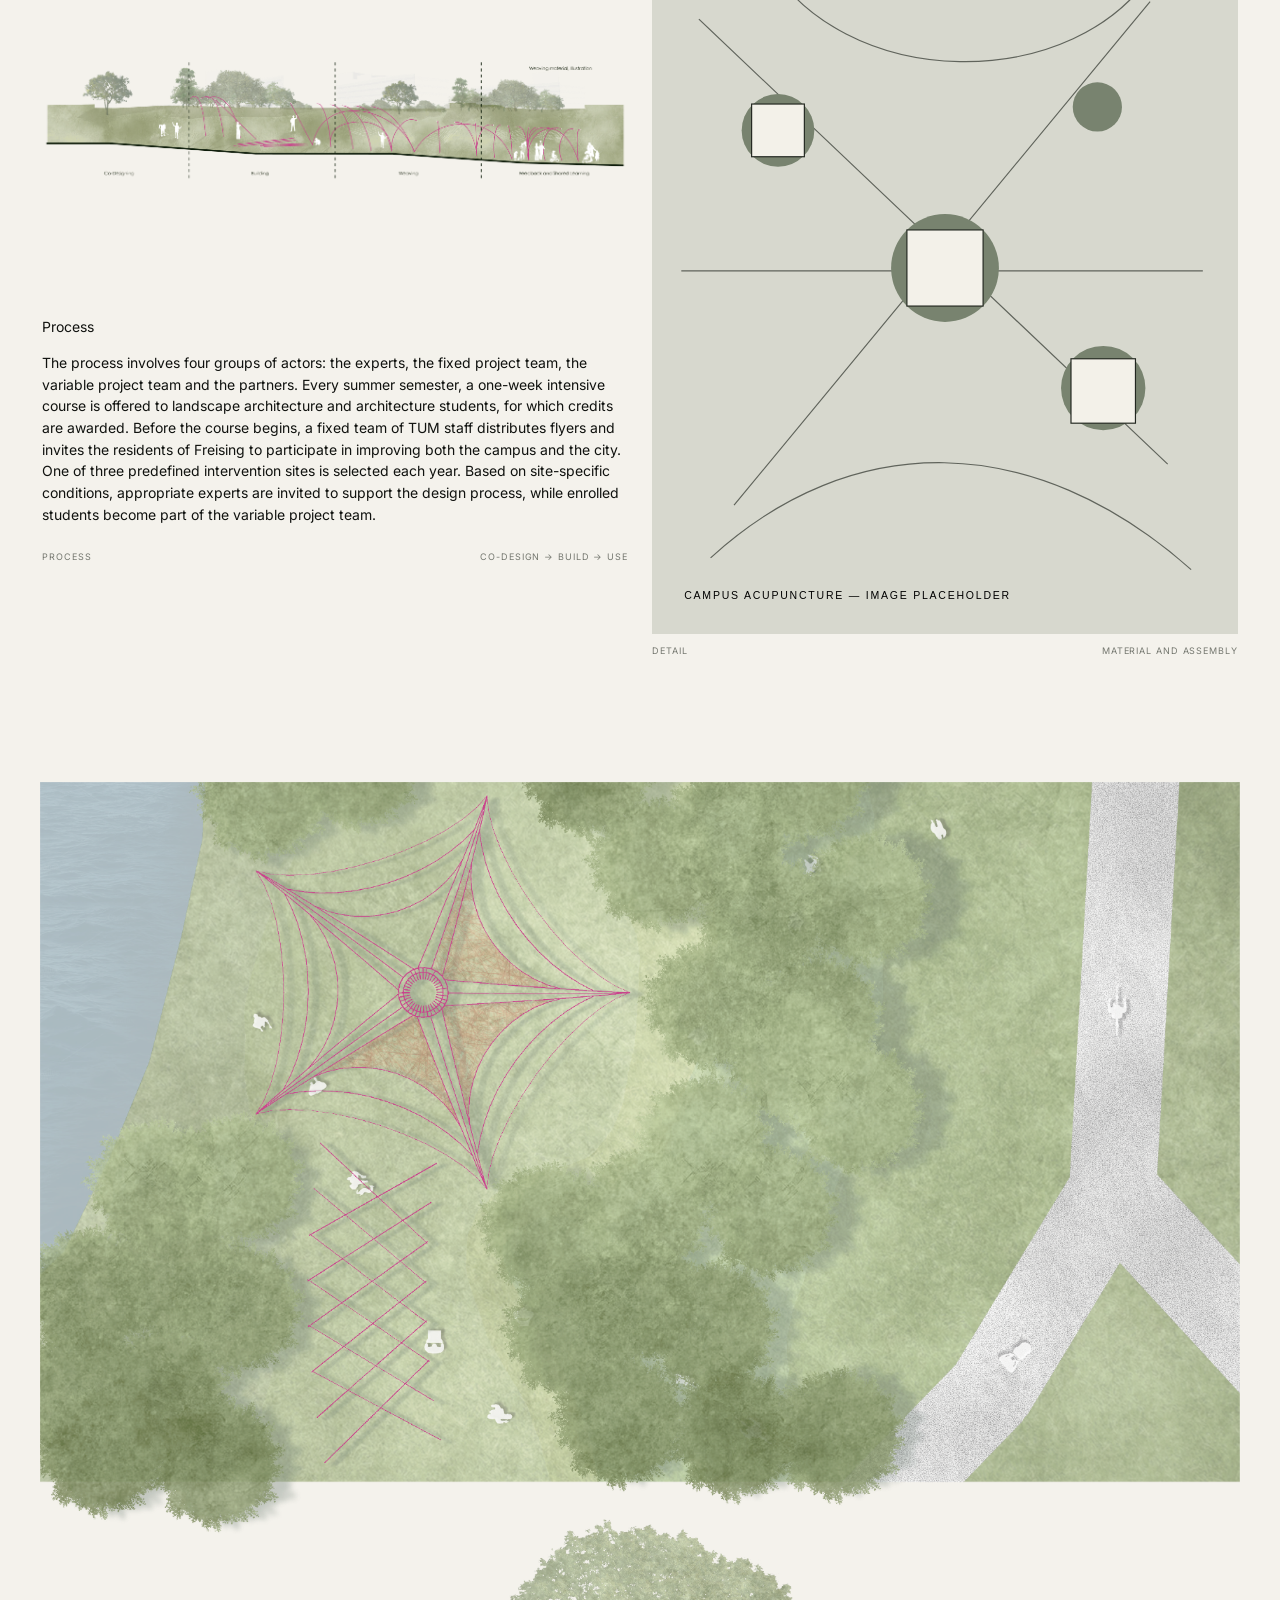
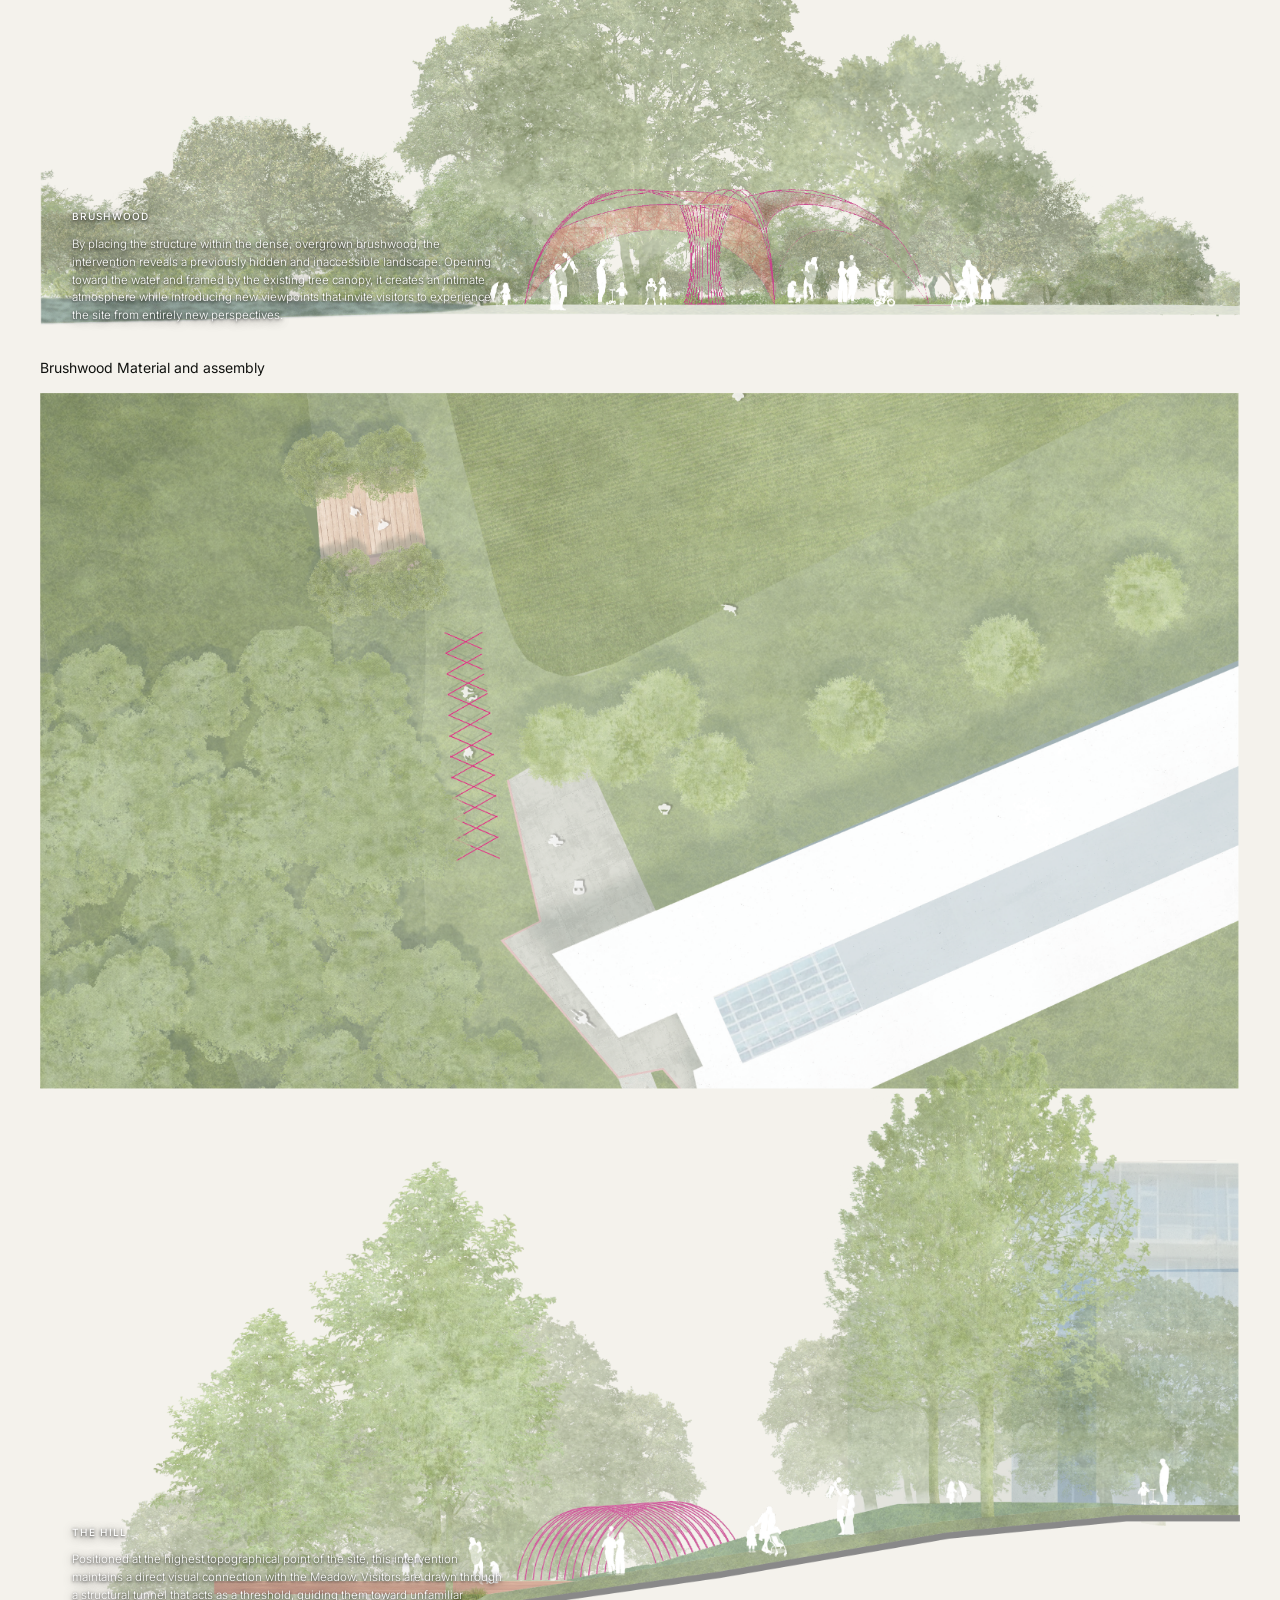
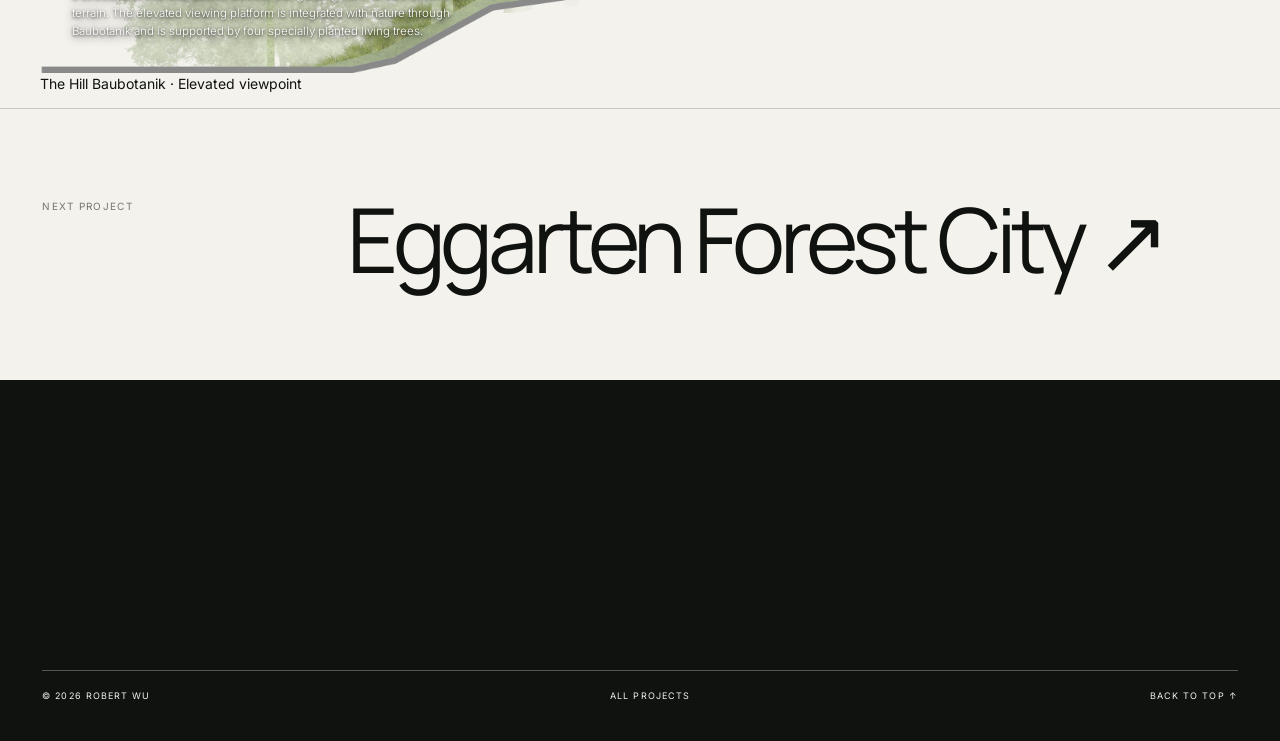
==== commit 72d6f86b: "Update project-acupuncture.html" ====
--- a/project-acupuncture.html
+++ b/project-acupuncture.html
@@ -429,7 +429,7 @@
       <figure class="half-b reveal">
 
         <img
-          src="assets/projects/campus-acupuncture/details.png"
+          src="assets/projects/campus-acupuncture/dee.png"
           onerror="this.onerror=null; this.src='assets/projects/acupuncture.svg'"
           alt="Campus Acupuncture detail"
         >
--- a/style.css
+++ b/style.css
@@ -244,7 +244,13 @@
   letter-spacing: 0.12em;
 }
 
-
+/* =========================================================
+   HERO PORTRAIT — UPPER RIGHT
+   ========================================================= */
+
+.hero {
+  position: relative;
+}
 /* =========================================================
    HOME HERO IMAGE
    ========================================================= */
@@ -632,6 +638,10 @@
    CONTACT
    ========================================================= */
 
+/* =========================================================
+   CONTACT
+   ========================================================= */
+
 .contact {
   padding-top: 140px;
   padding-bottom: 38px;
@@ -664,12 +674,17 @@
   margin-top: 65px;
 }
 
+.contact-copy p {
+  margin: 0;
+}
+
 .contact-email {
   display: inline-block;
 
   margin-top: 26px;
 
-  border-bottom: 1px solid;
+  color: var(--bg);
+  border-bottom: 1px solid currentColor;
 
   font-size: clamp(18px, 2vw, 28px);
 }
@@ -687,13 +702,13 @@
   margin-top: 150px;
   padding-top: 18px;
 
+  color: var(--bg);
   border-top: 1px solid rgba(244, 242, 236, 0.3);
 
   font-size: 9px;
   text-transform: uppercase;
   letter-spacing: 0.12em;
 }
-
 
 /* =========================================================
    REVEAL ANIMATION
@@ -796,15 +811,23 @@
    PROJECT COVER
    ========================================================= */
 
+/* =========================================================
+   PROJECT COVER
+   ========================================================= */
+
 .cover {
+  position: relative;
+
   height: min(80vw, 900px);
 
   overflow: hidden;
 
-  background: #d7d9d2;
+  background: transparent;
 }
 
 .cover img {
+  display: block;
+
   width: 100%;
   height: 100%;
 
@@ -812,6 +835,48 @@
 }
 
 
+/* Cover text in the lower-left corner */
+
+.cover .hero-overlay {
+  position: absolute;
+  z-index: 2;
+
+  left: 2rem;
+  bottom: 2rem;
+
+  width: min(560px, calc(100% - 4rem));
+
+  color: var(--white);
+
+  text-shadow:
+    0 2px 12px rgba(0, 0, 0, 0.6),
+    0 1px 3px rgba(0, 0, 0, 0.8);
+}
+
+.cover .media-tag {
+  position: static;
+
+  display: block;
+
+  margin-bottom: 0.8rem;
+  padding: 0;
+
+  color: rgba(255, 255, 255, 0.8);
+  background: transparent;
+
+  font-size: 9px;
+  text-transform: uppercase;
+  letter-spacing: 0.12em;
+}
+
+.cover .hero-project-description {
+  max-width: 520px;
+  margin: 0;
+
+  font-size: clamp(12px, 1vw, 15px);
+  font-weight: 300;
+  line-height: 1.65;
+}
 /* =========================================================
    PROJECT STORY
    ========================================================= */
@@ -908,6 +973,85 @@
   display: flex;
   justify-content: space-between;
   gap: 20px;
+
+  padding-top: 10px;
+
+  color: var(--muted);
+
+  font-size: 9px;
+  text-transform: uppercase;
+  letter-spacing: 0.1em;
+}
+/* =========================================================
+   ALIGNED SECTION DRAWINGS
+   ========================================================= */
+
+.aligned-drawing {
+  display: flex;
+  flex-direction: column;
+  align-self: start;
+}
+
+.drawing-frame {
+  display: flex;
+  align-items: flex-start;
+  justify-content: center;
+
+  width: 100%;
+  height: clamp(360px, 34vw, 520px);
+
+  overflow: hidden;
+}
+
+.drawing-frame img {
+  display: block;
+
+  width: 100%;
+  height: 100%;
+
+  object-fit: contain;
+  object-position: center top;
+
+  background: transparent;
+}
+
+.aligned-drawing figcaption {
+  margin-top: 0;
+  padding-top: 10px;
+}
+/* =========================================================
+   FOUR-IMAGE ROW
+   ========================================================= */
+
+.four-image-row {
+  grid-column: 1 / 13;
+
+  display: grid;
+  grid-template-columns: repeat(4, minmax(0, 1fr));
+  gap: 24px;
+
+  width: 100%;
+}
+
+.four-image-row .small-image {
+  min-width: 0;
+  margin: 0;
+}
+
+.four-image-row .small-image img {
+  display: block;
+
+  width: 100%;
+  height: auto;
+
+  aspect-ratio: 4 / 3;
+  object-fit: cover;
+
+  background: transparent;
+}
+
+.four-image-row .small-image figcaption {
+  display: block;
 
   padding-top: 10px;
 
@@ -1438,3 +1582,24 @@
     transition: none;
   }
 }
+
+/* Force cover text to the lower-left corner */
+
+.cover {
+  position: relative !important;
+}
+
+.cover > .hero-overlay {
+  position: absolute !important;
+
+  top: auto !important;
+  right: auto !important;
+  bottom: 32px !important;
+  left: 32px !important;
+
+  z-index: 10 !important;
+
+  width: min(560px, calc(100% - 64px));
+
+  color: #ffffff;
+}
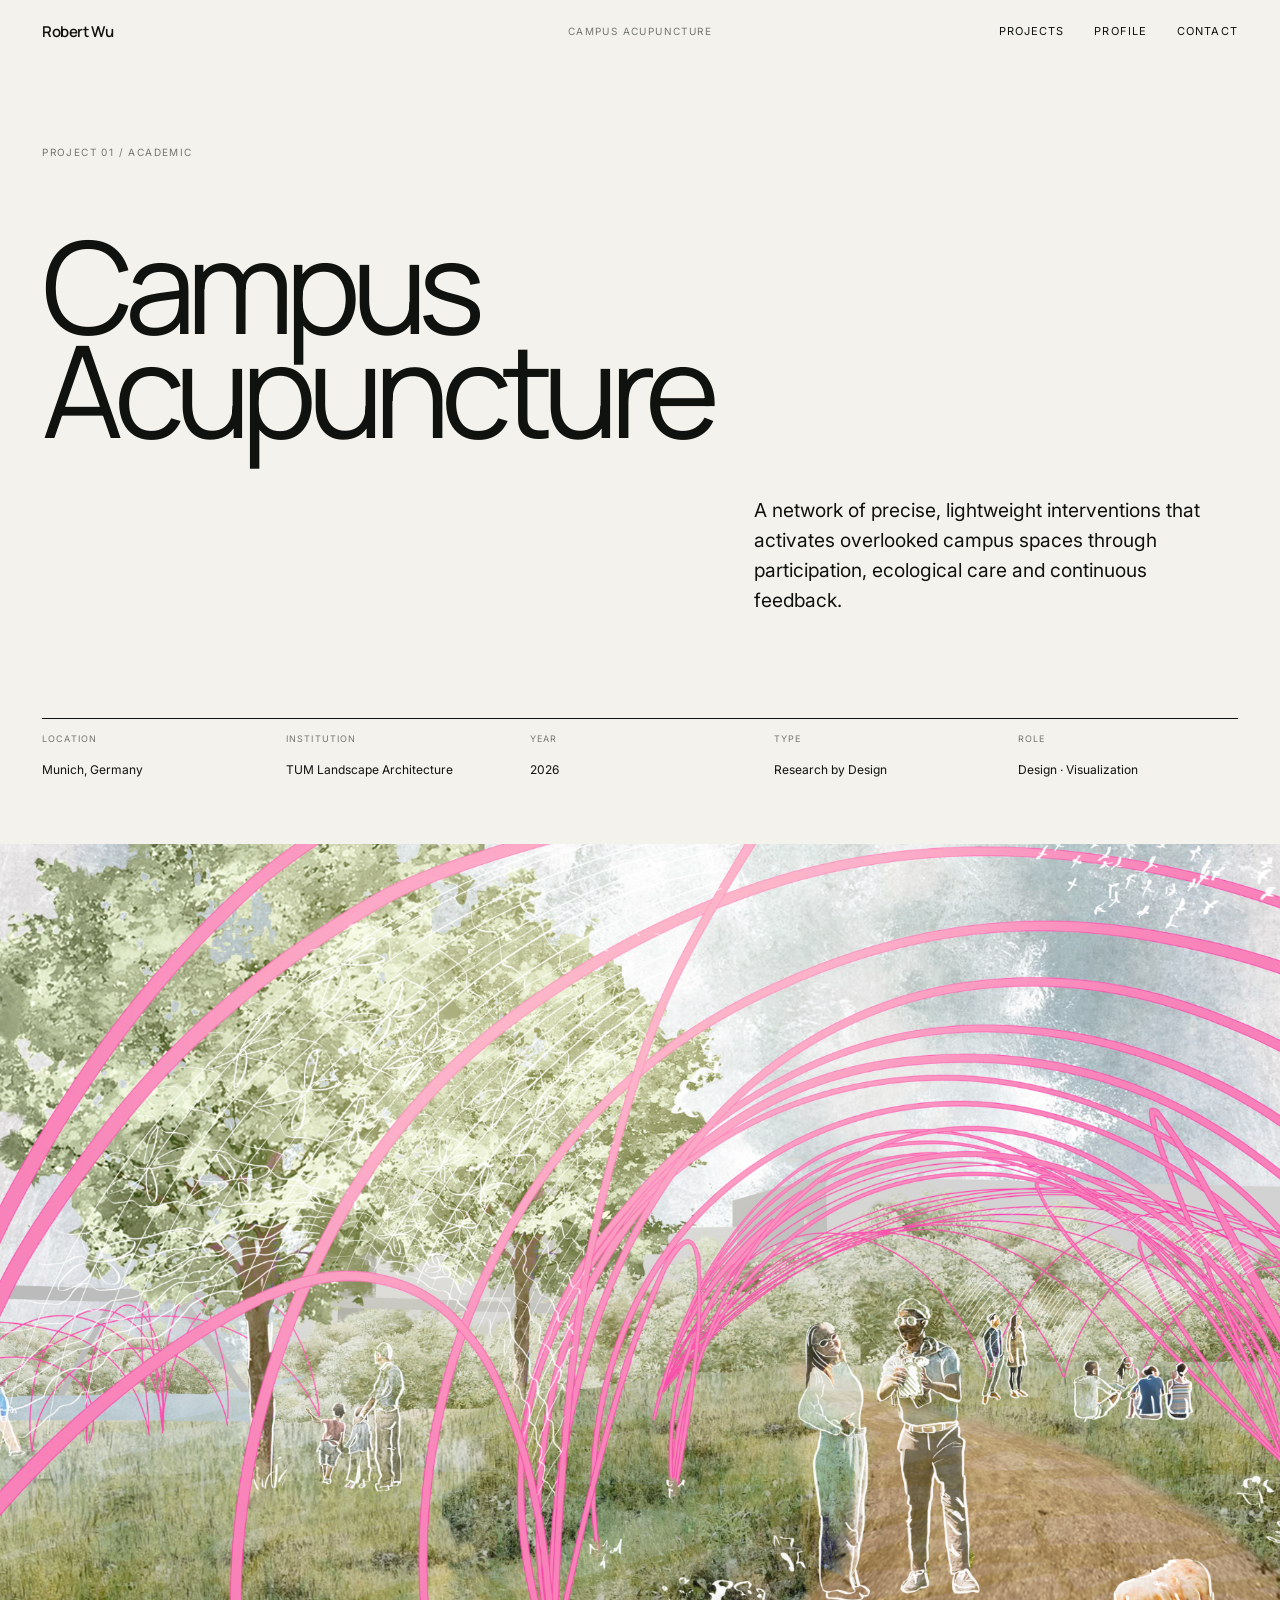
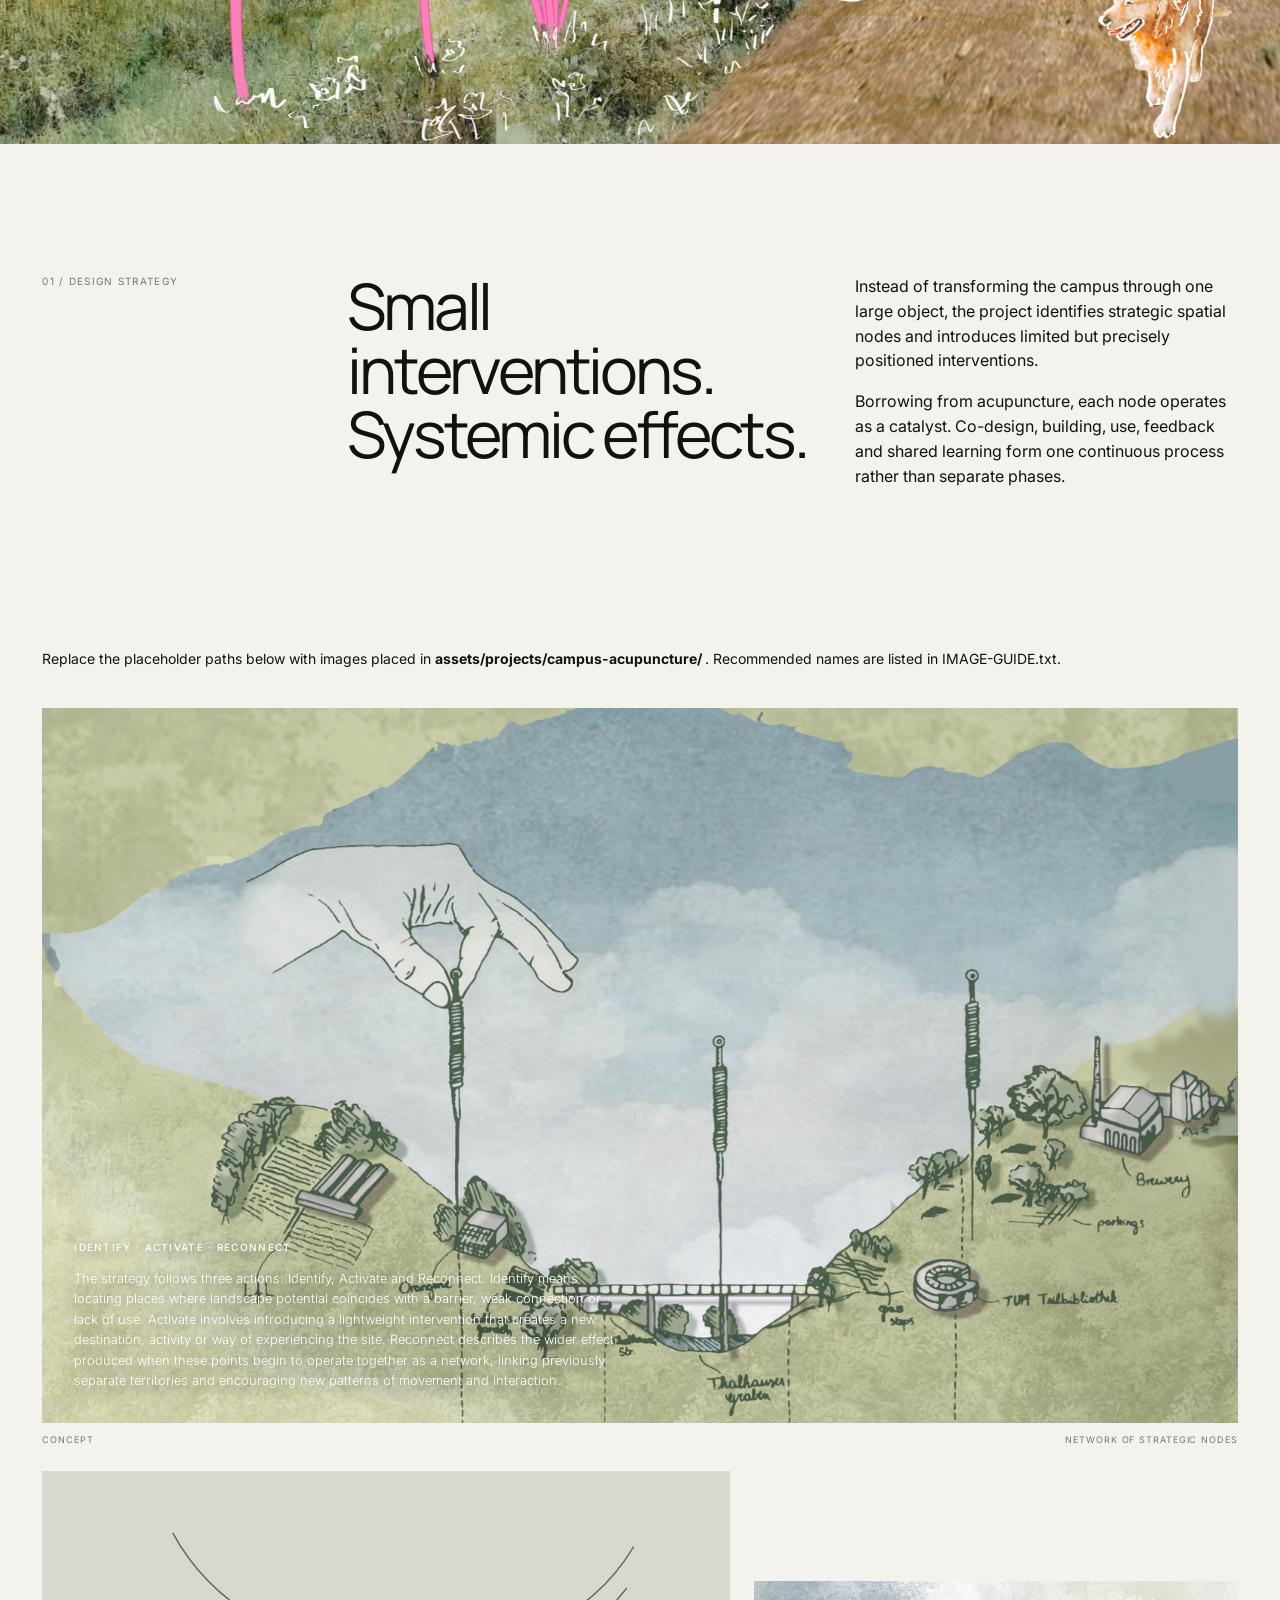
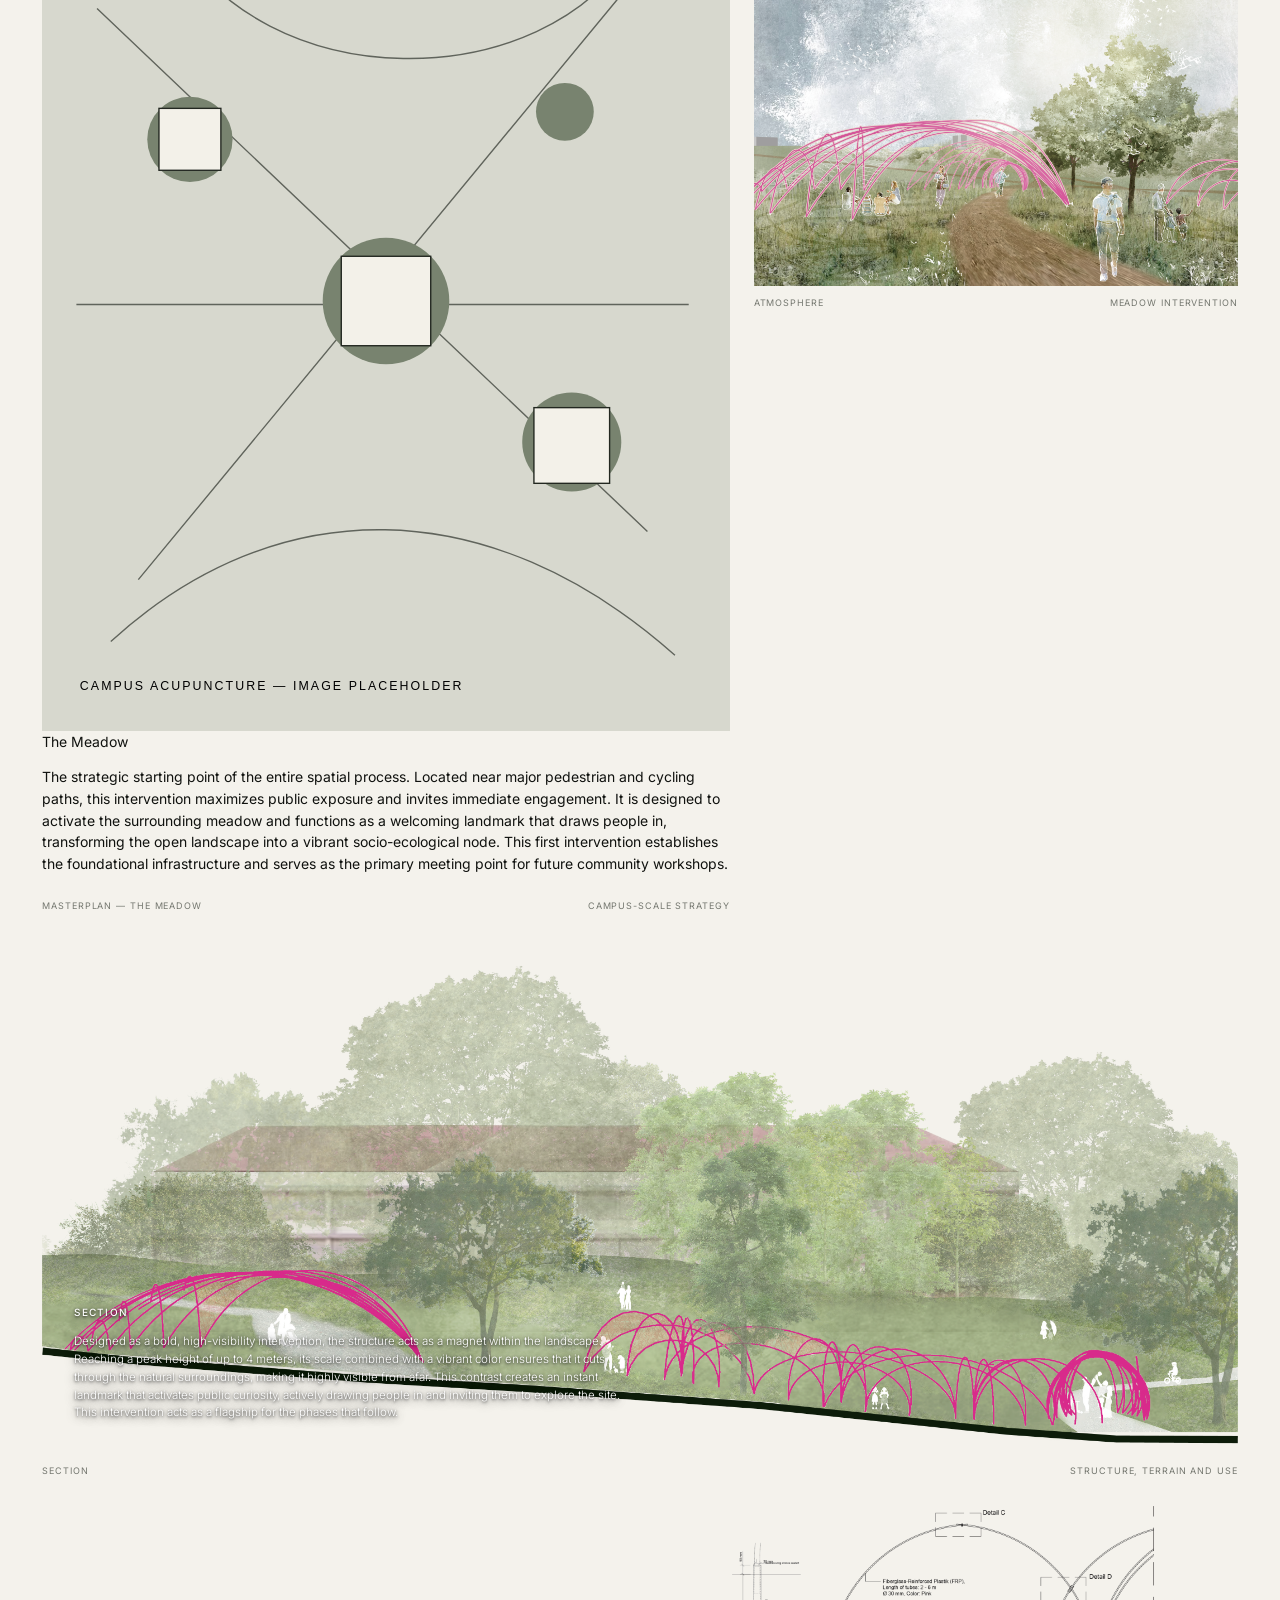
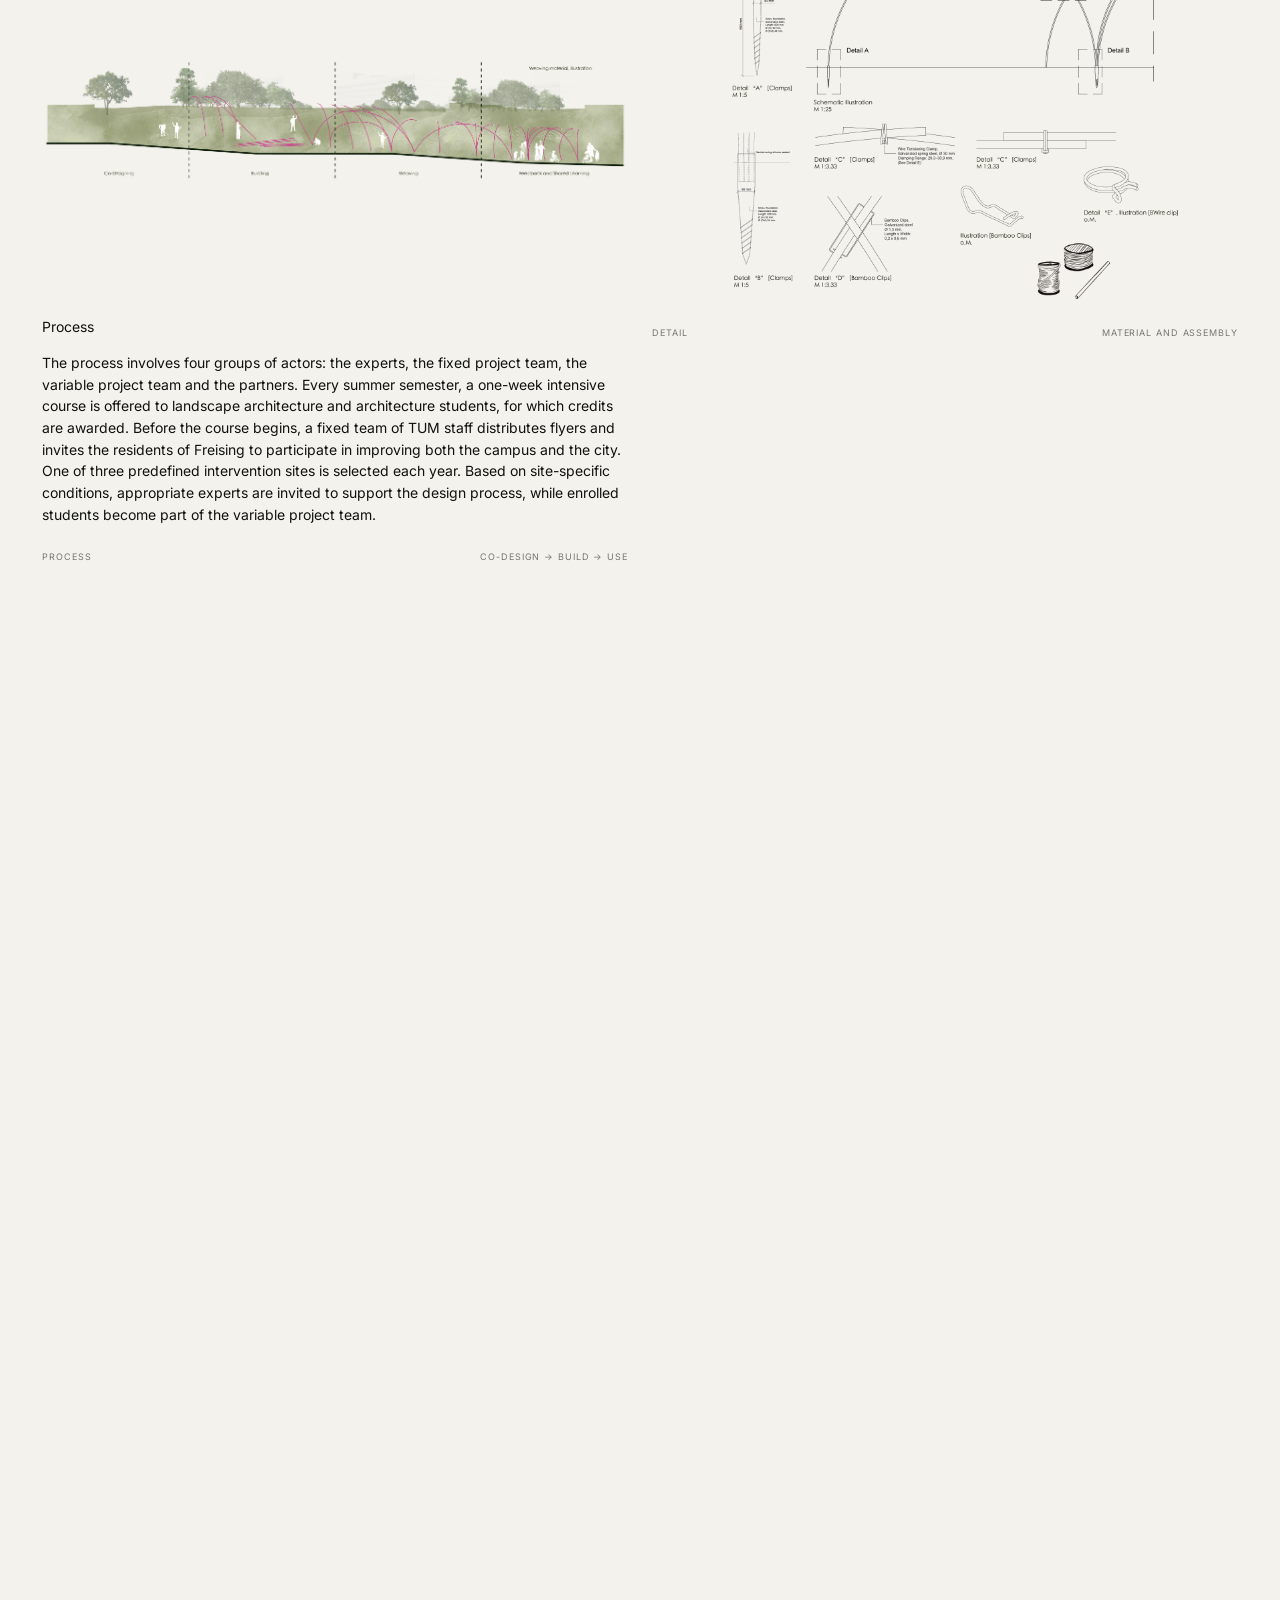
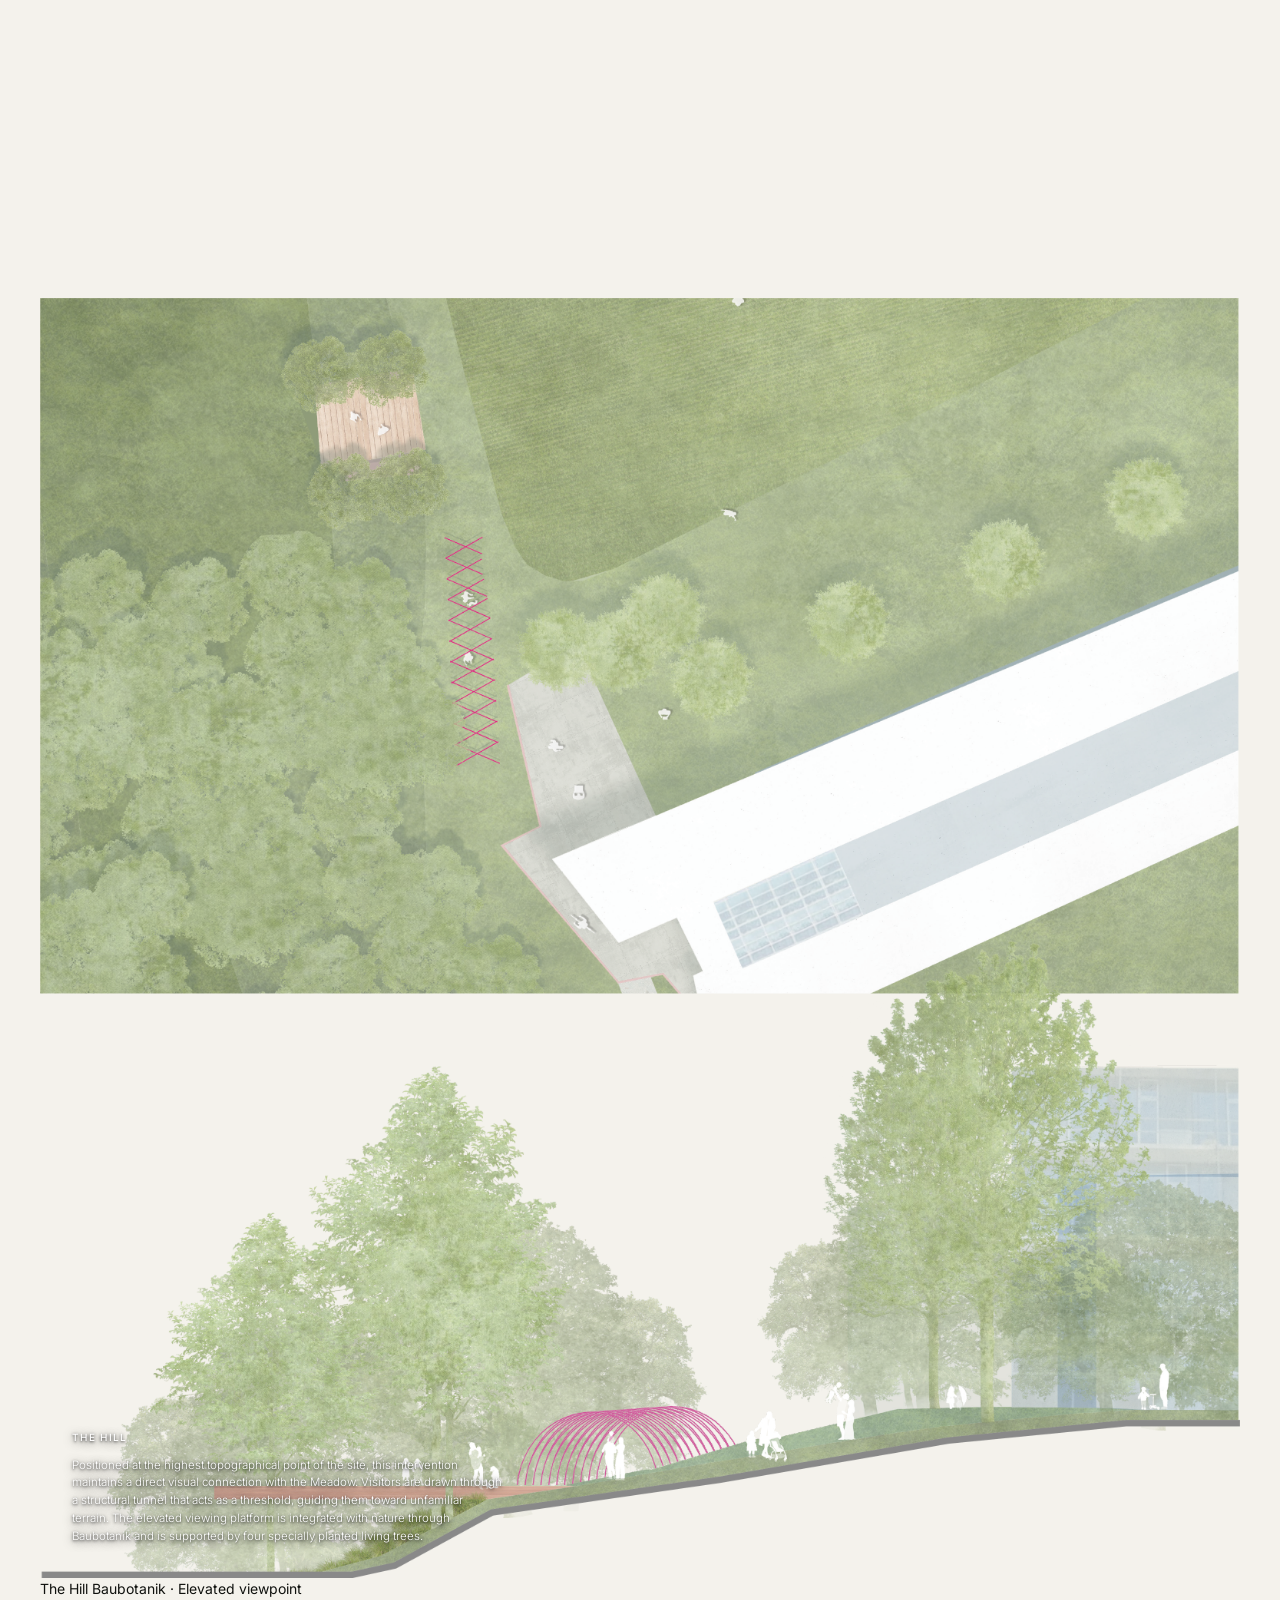
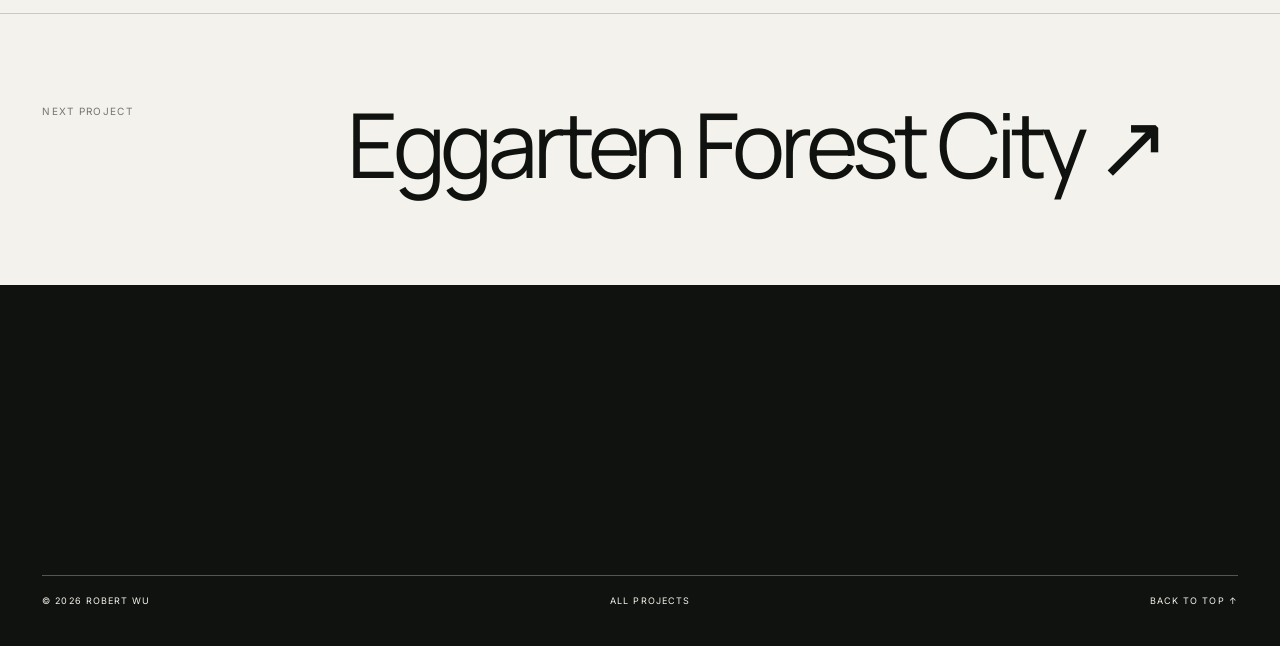
==== commit aa8d9704: "Remove onerror attribute from image tag Removed onerror attribute from image tag in project-acupunct" ====
--- a/project-acupuncture.html
+++ b/project-acupuncture.html
@@ -430,7 +430,6 @@
 
         <img
           src="assets/projects/campus-acupuncture/dee.png"
-          onerror="this.onerror=null; this.src='assets/projects/acupuncture.svg'"
           alt="Campus Acupuncture detail"
         >
 
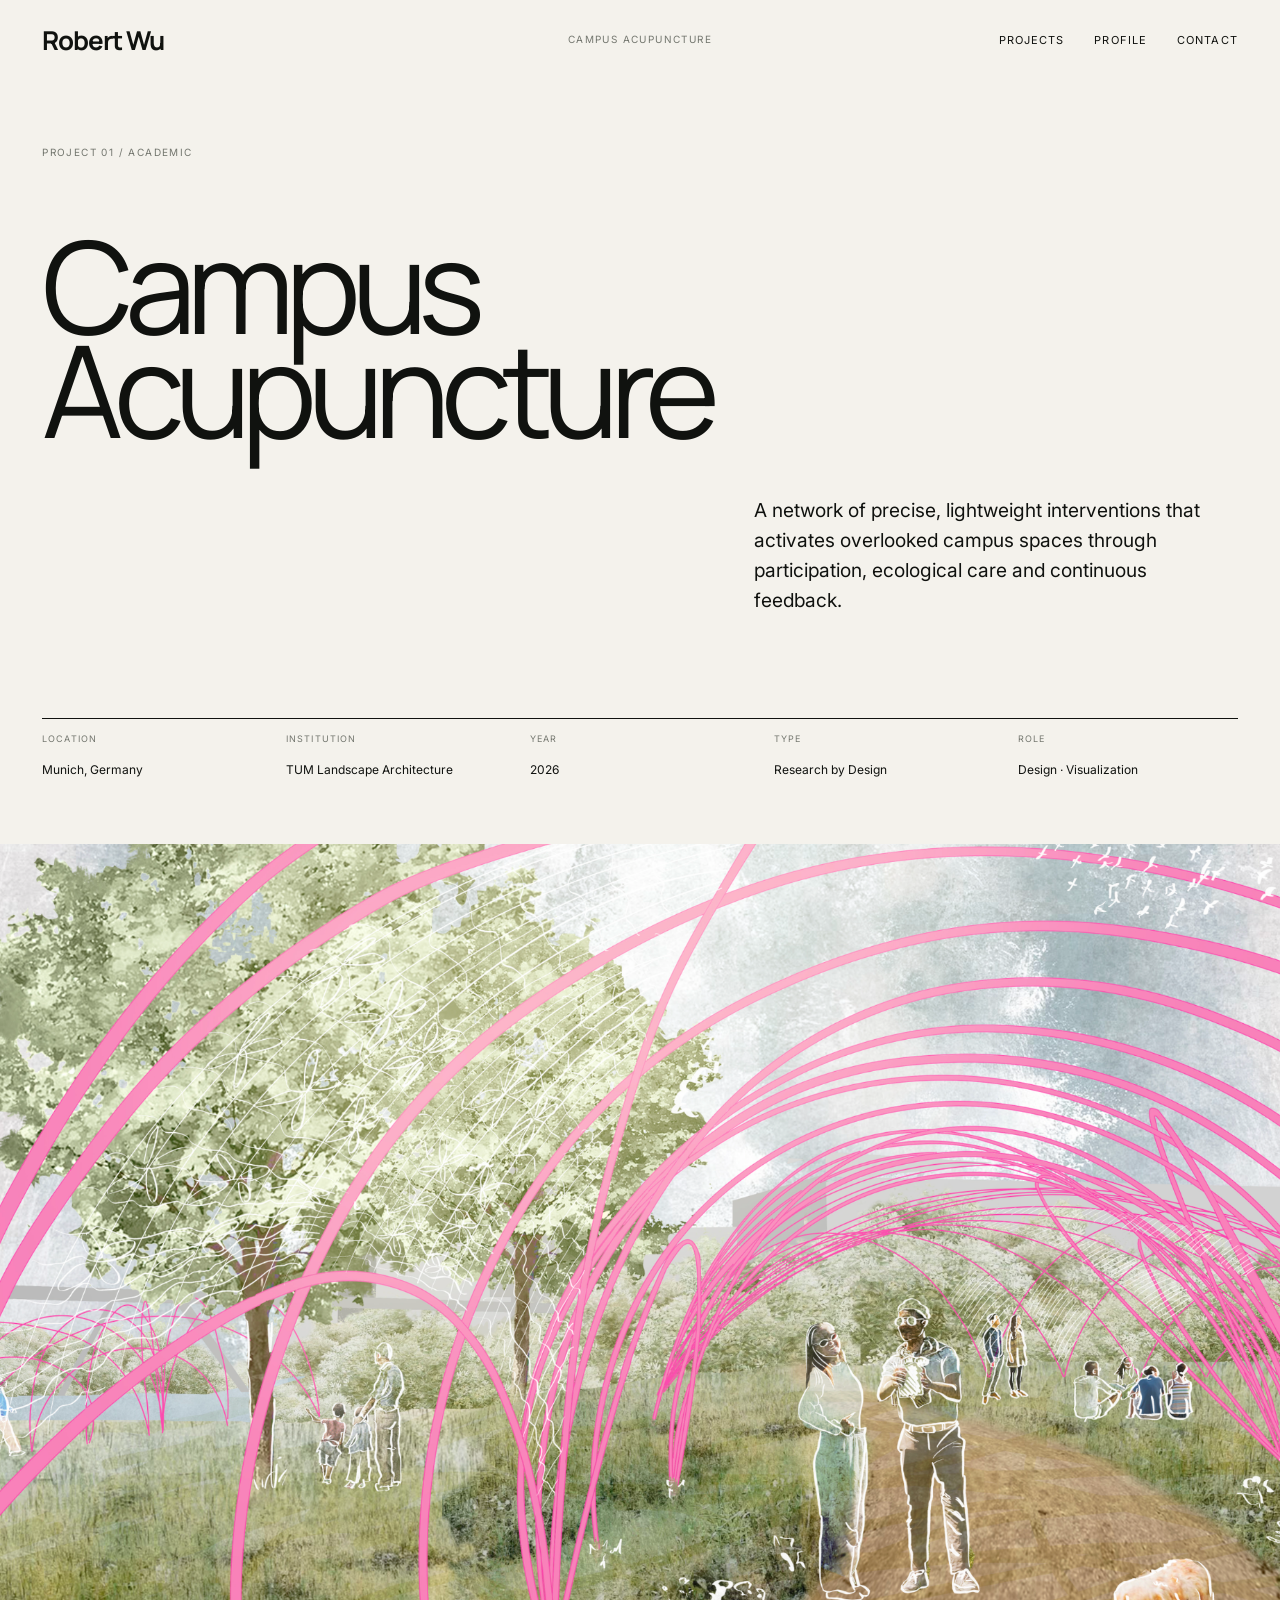
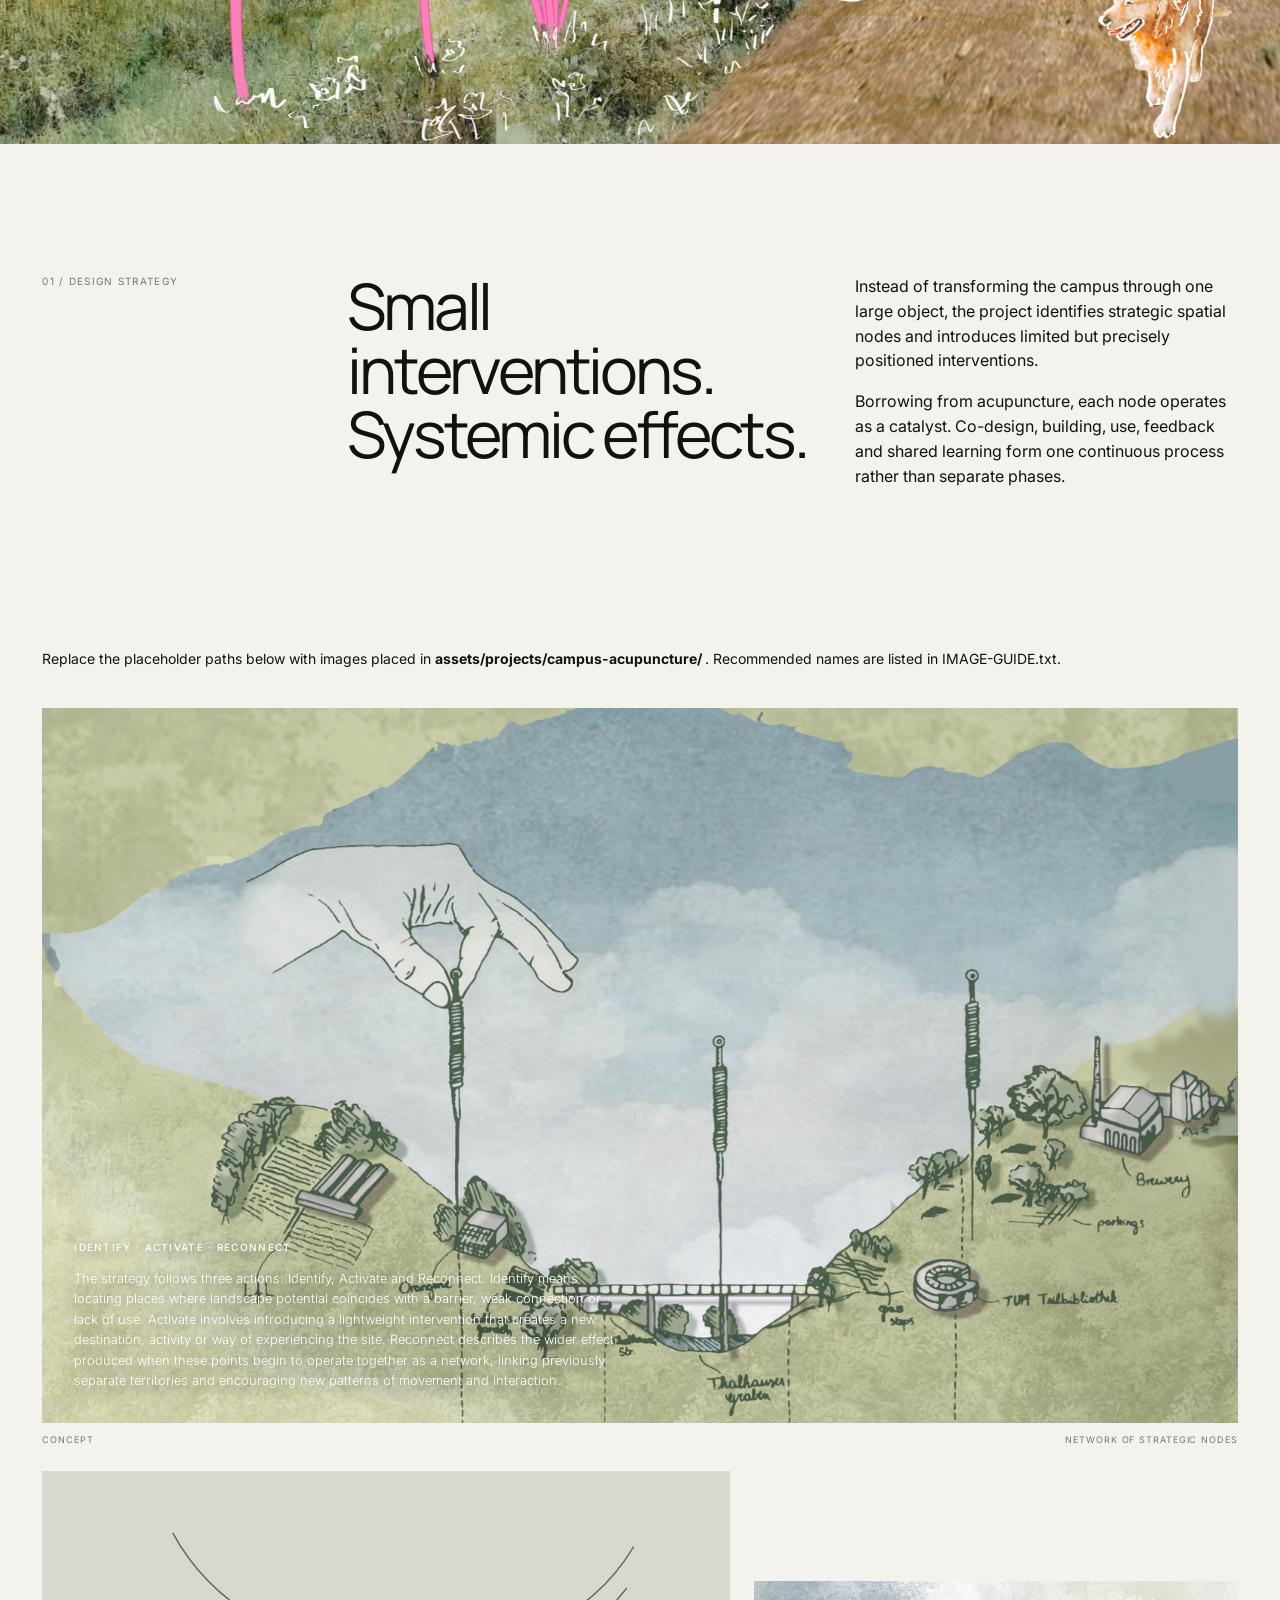
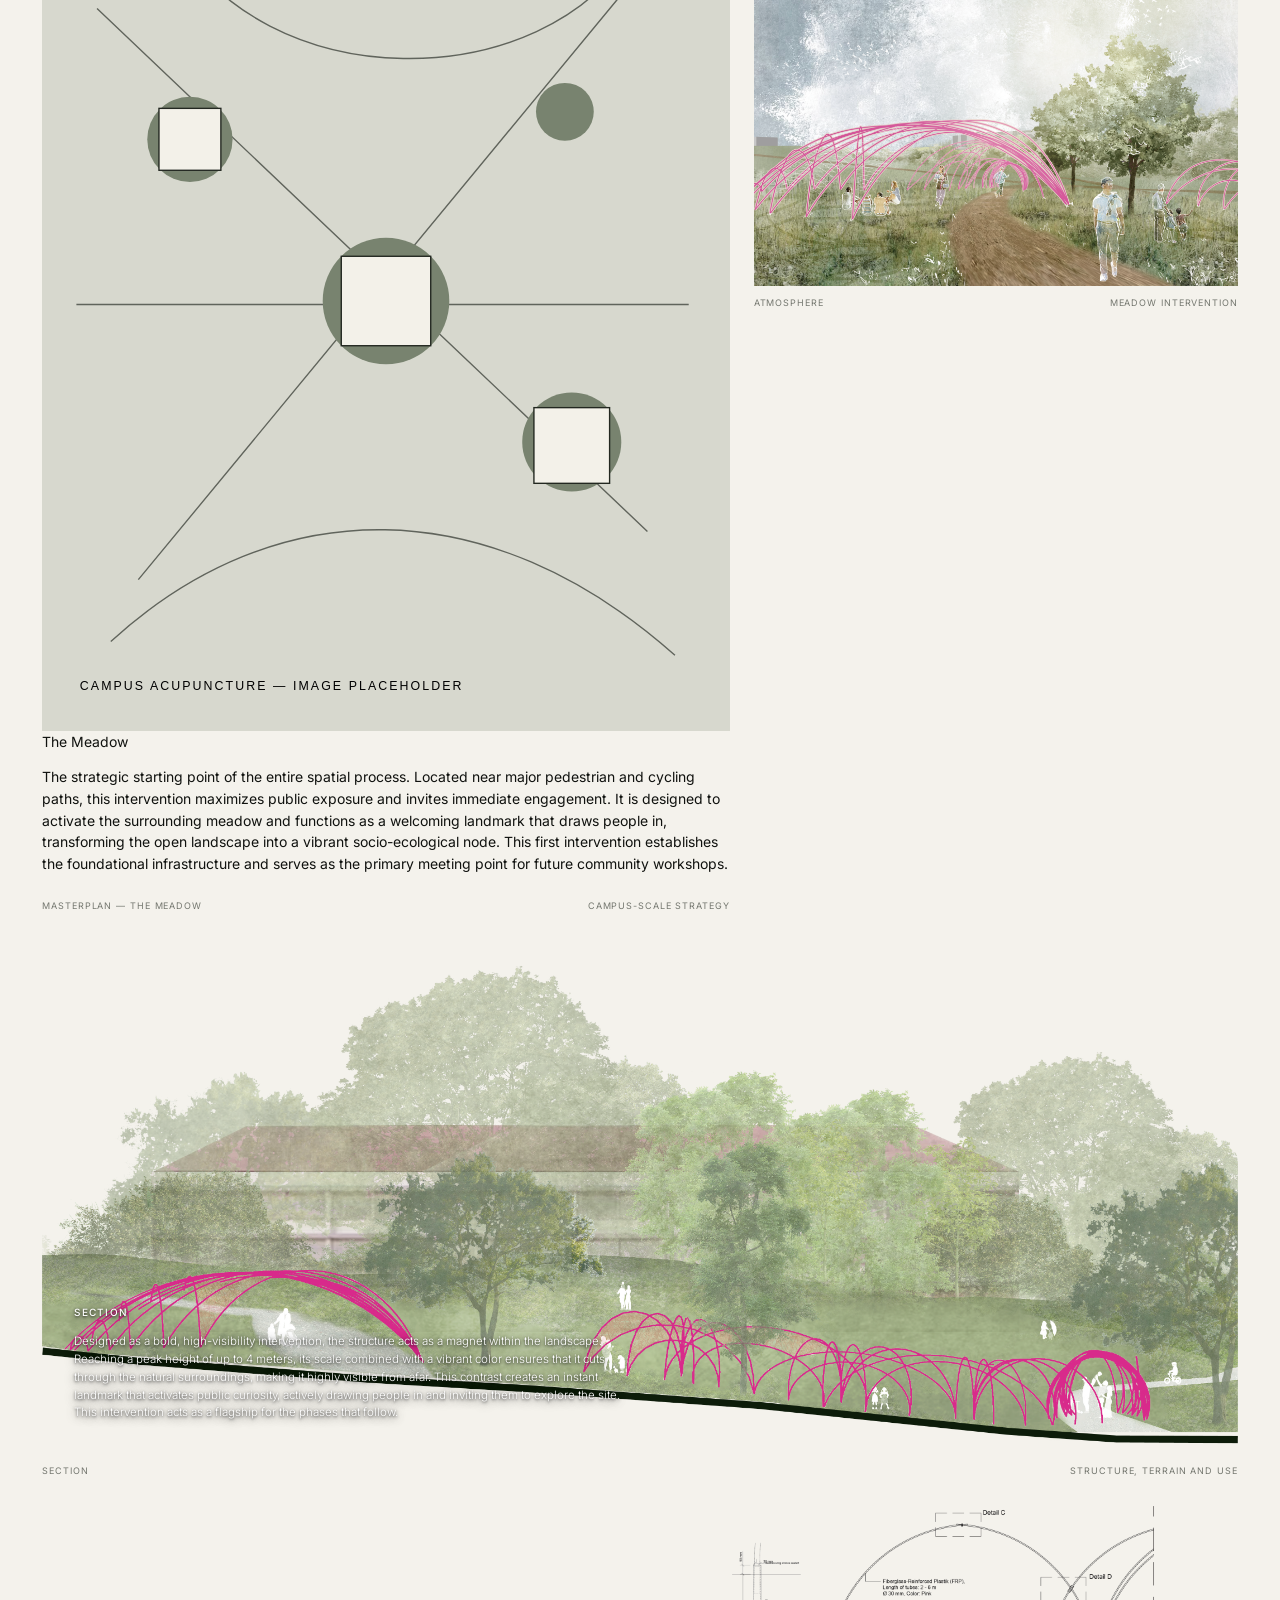
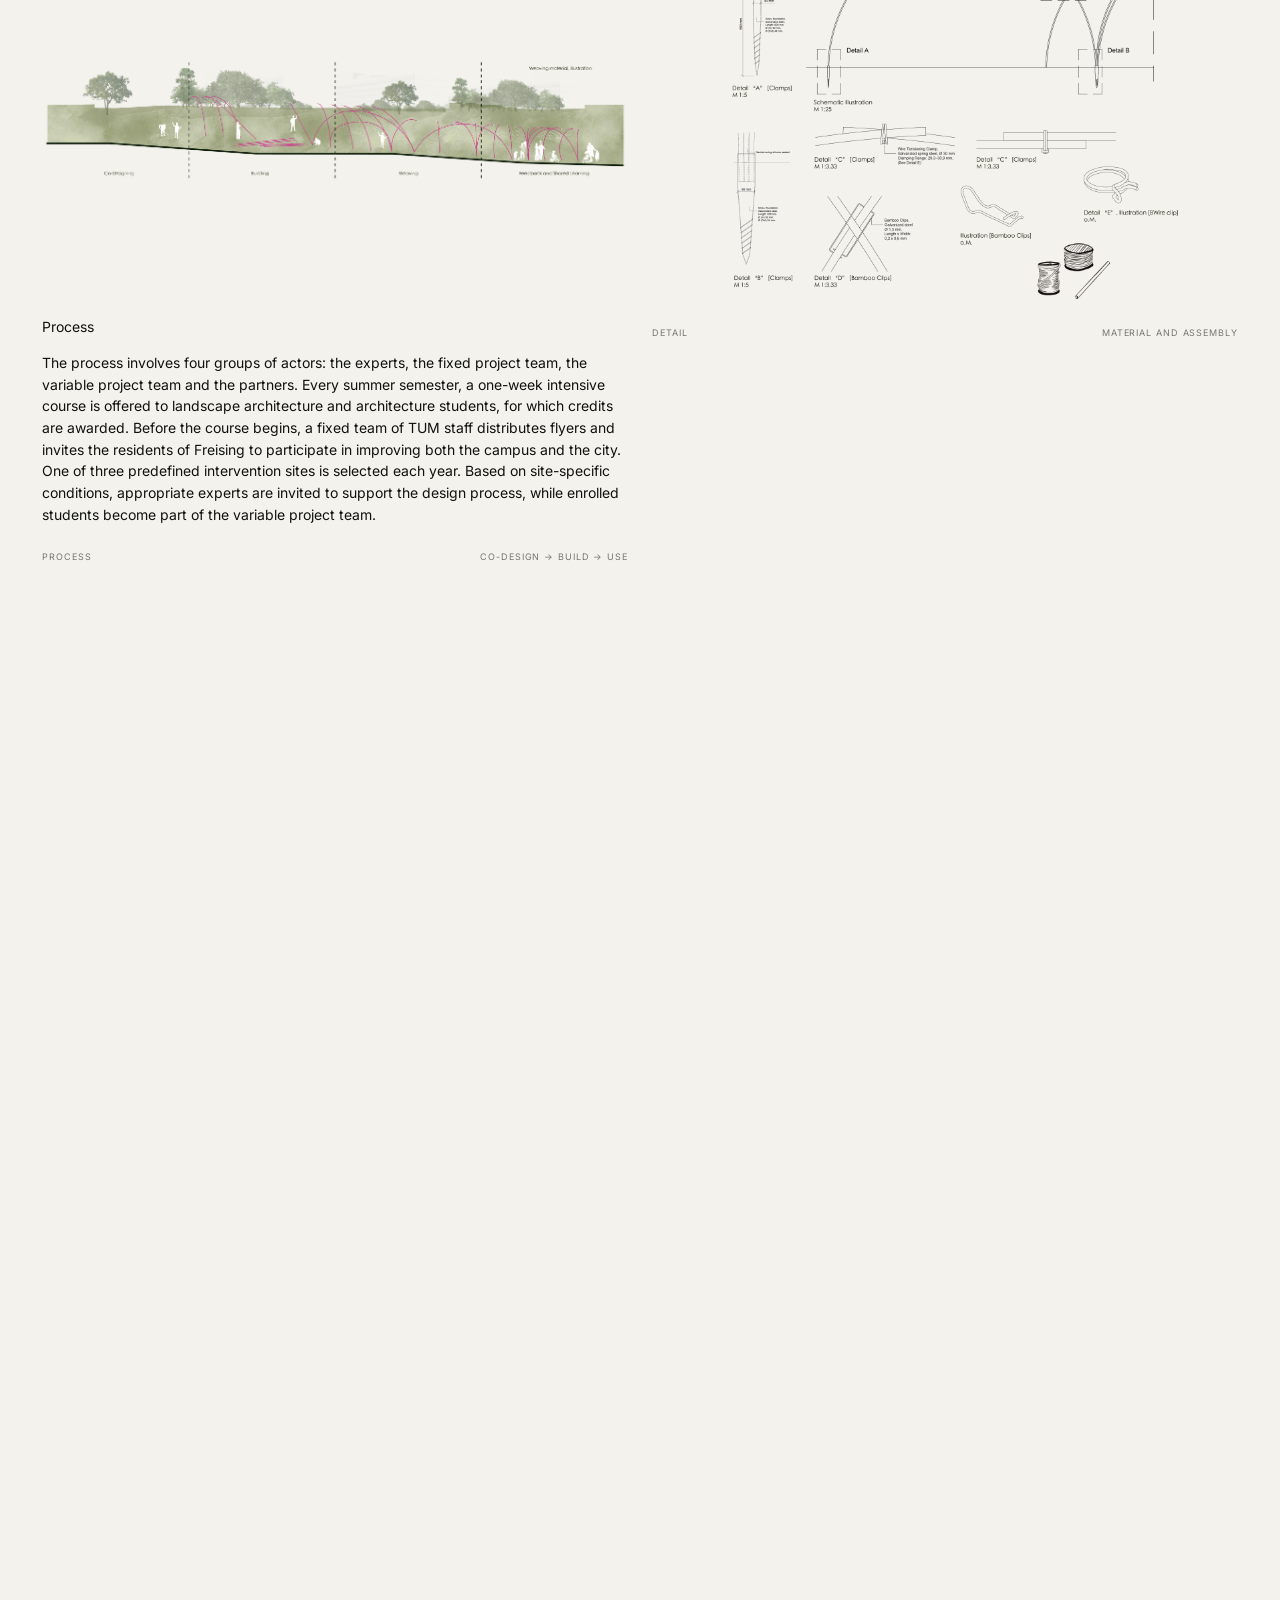
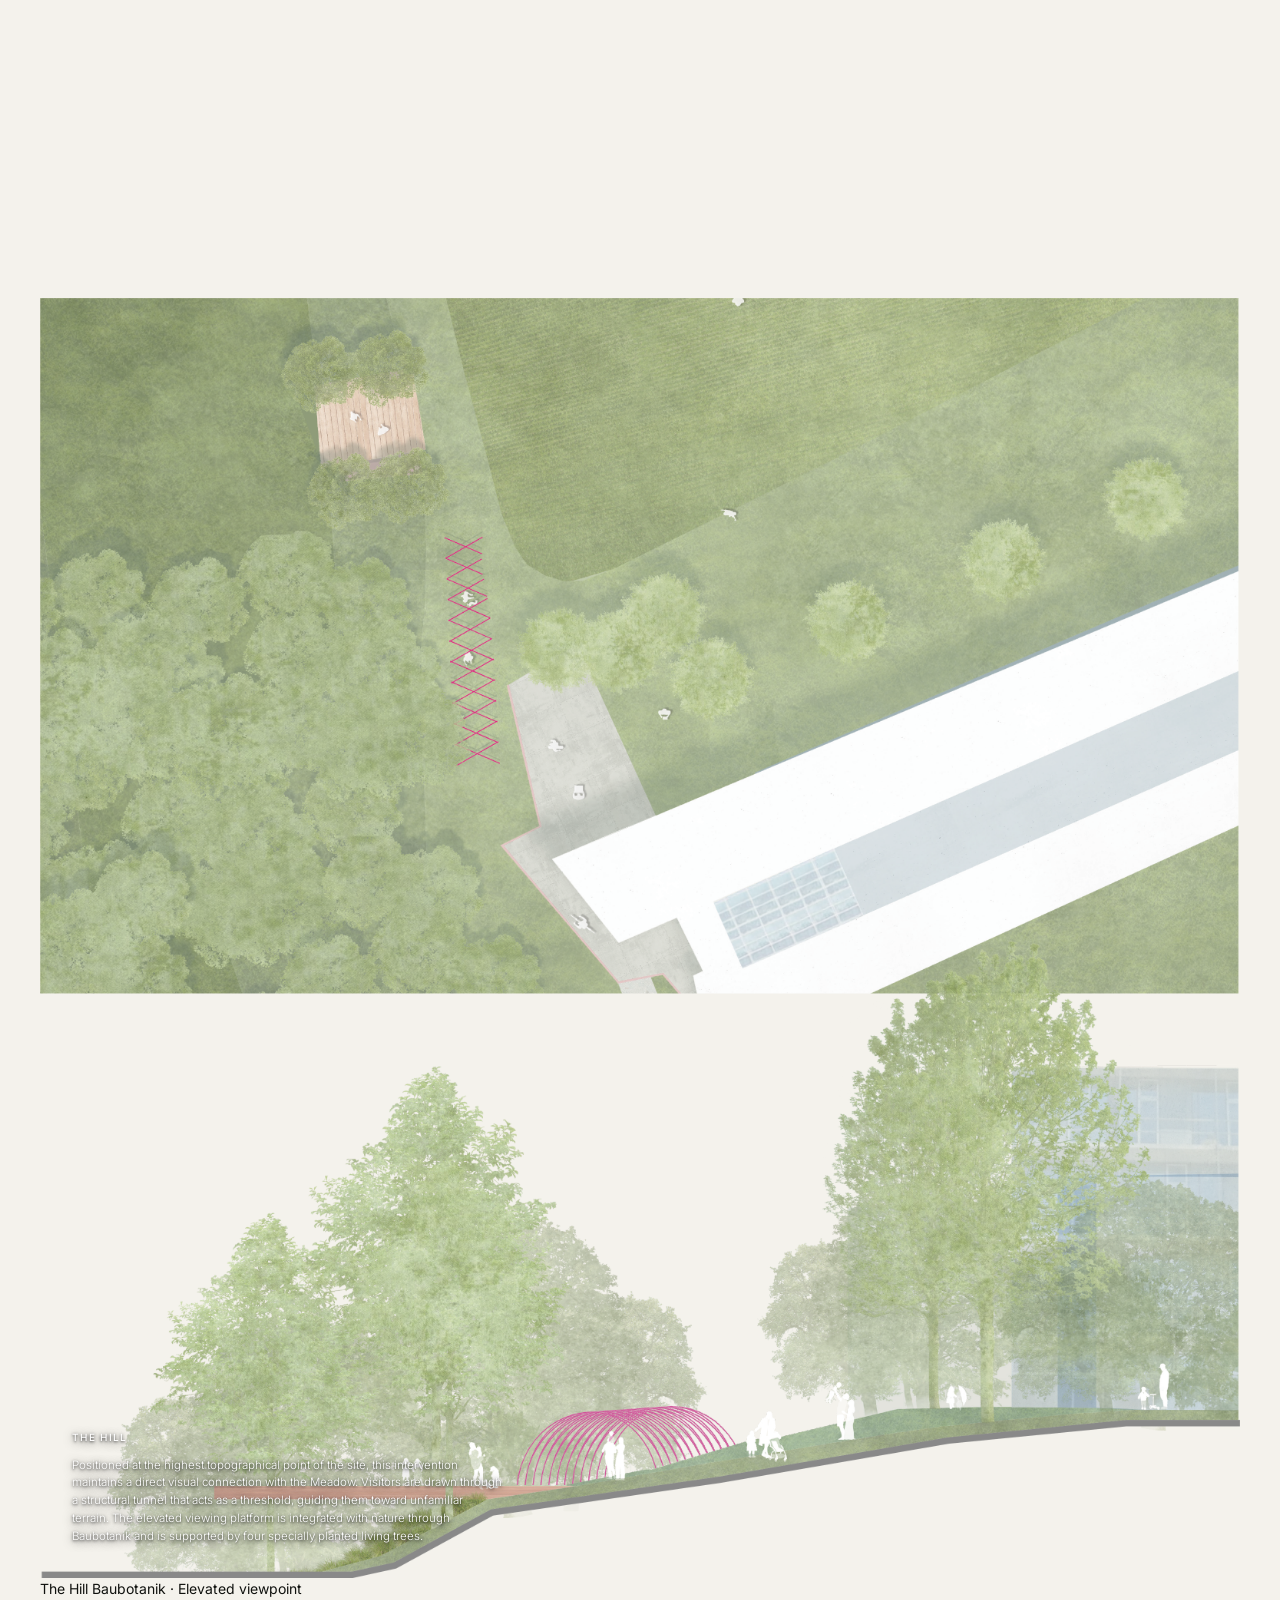
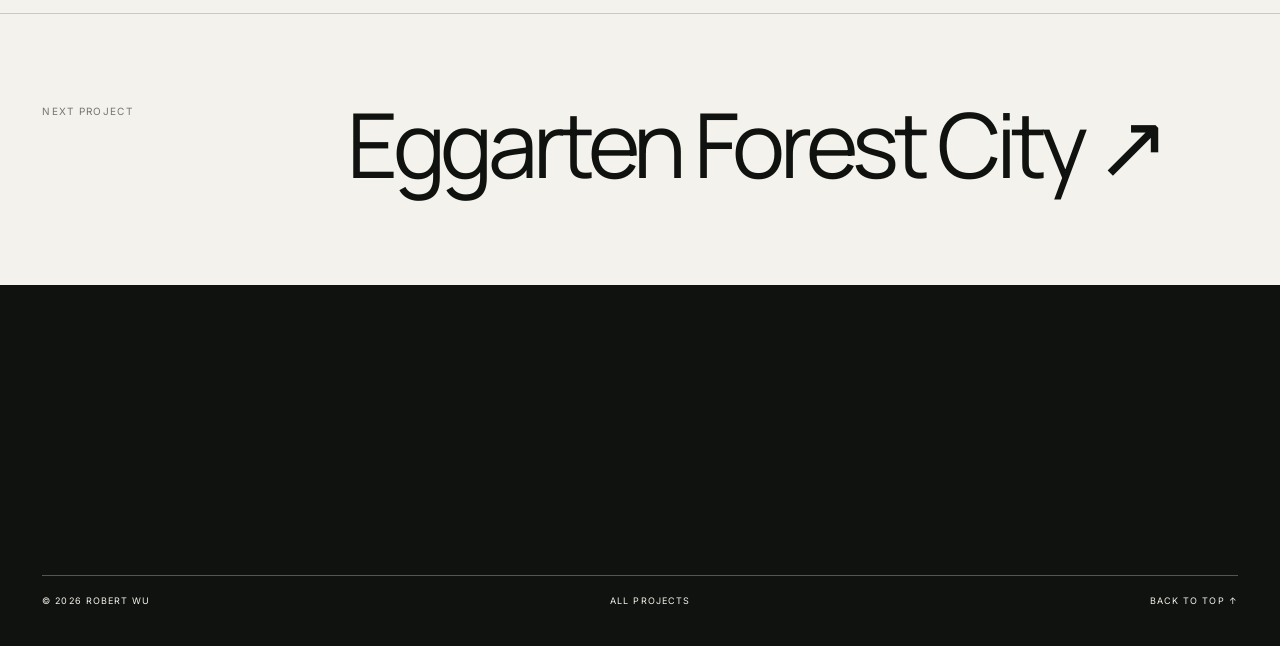
==== commit fef7b69a: "Add favicon link to project-acupuncture.html" ====
--- a/project-acupuncture.html
+++ b/project-acupuncture.html
@@ -18,6 +18,16 @@
   <title>
     Campus Acupuncture — Robert Wu
   </title>
+
+  <link
+
+    rel="icon"
+
+    type="image/png"
+
+    href="assets/fiction/websiteicon.png"
+
+  >
 
   <link
     rel="stylesheet"
--- a/style.css
+++ b/style.css
@@ -101,9 +101,9 @@
 
 .brand {
   font-family: Manrope, sans-serif;
-  font-size: 15px;
-  font-weight: 600;
-  letter-spacing: -0.03em;
+  font-size: 26px;
+  font-weight: 700;
+  letter-spacing: -0.04em;
 }
 
 .header-center {
